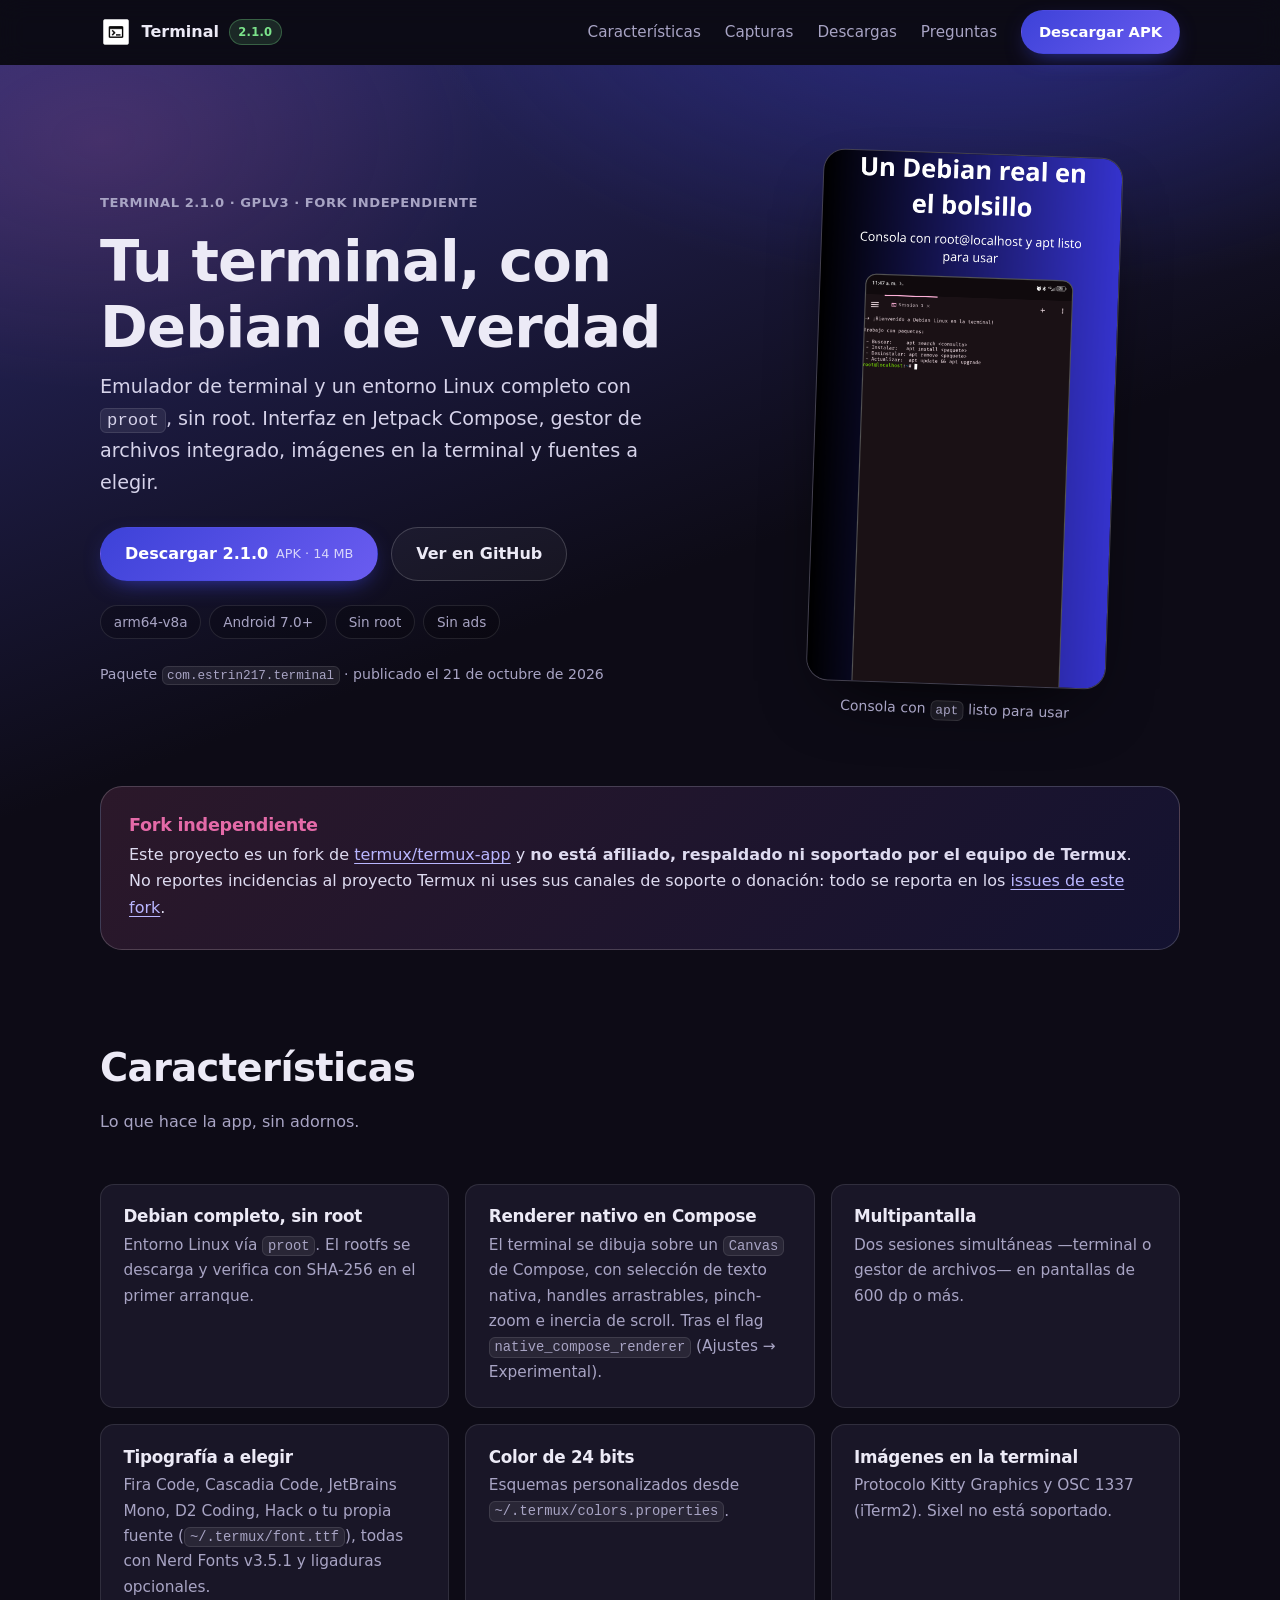
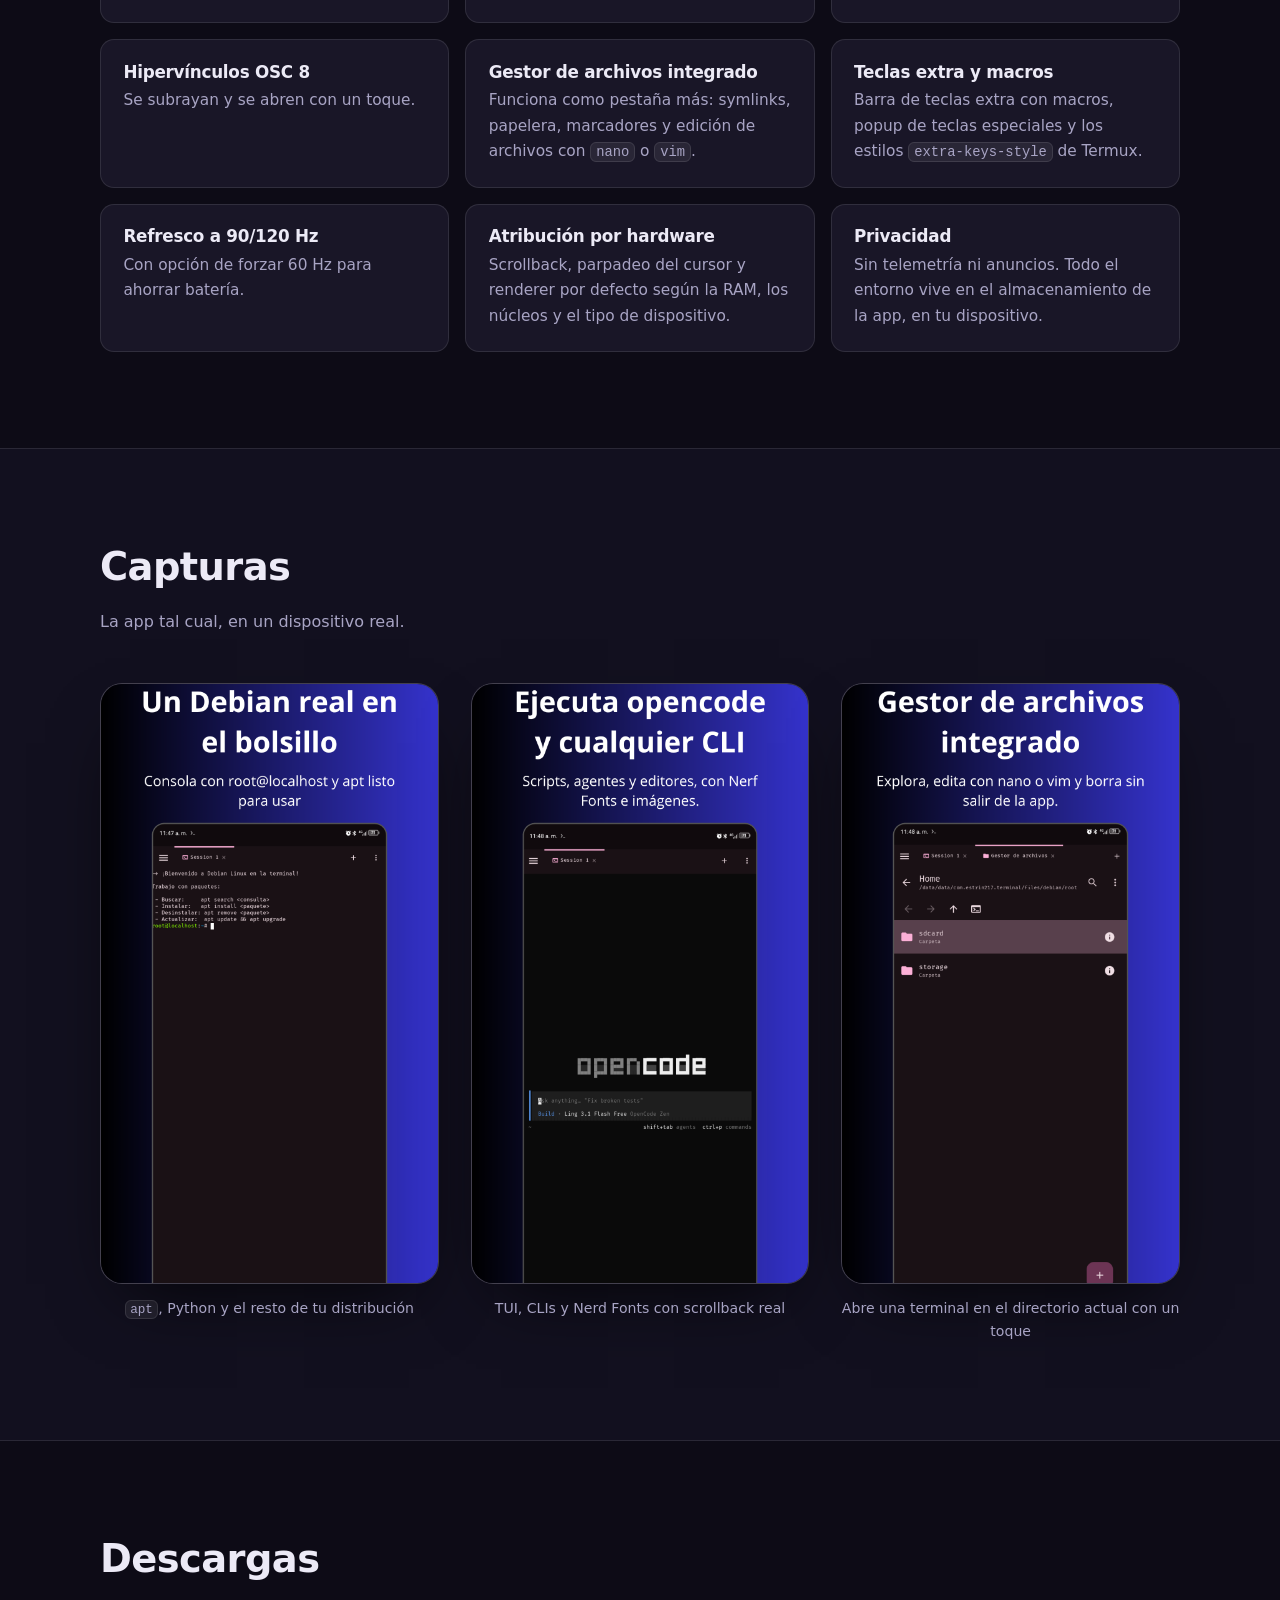
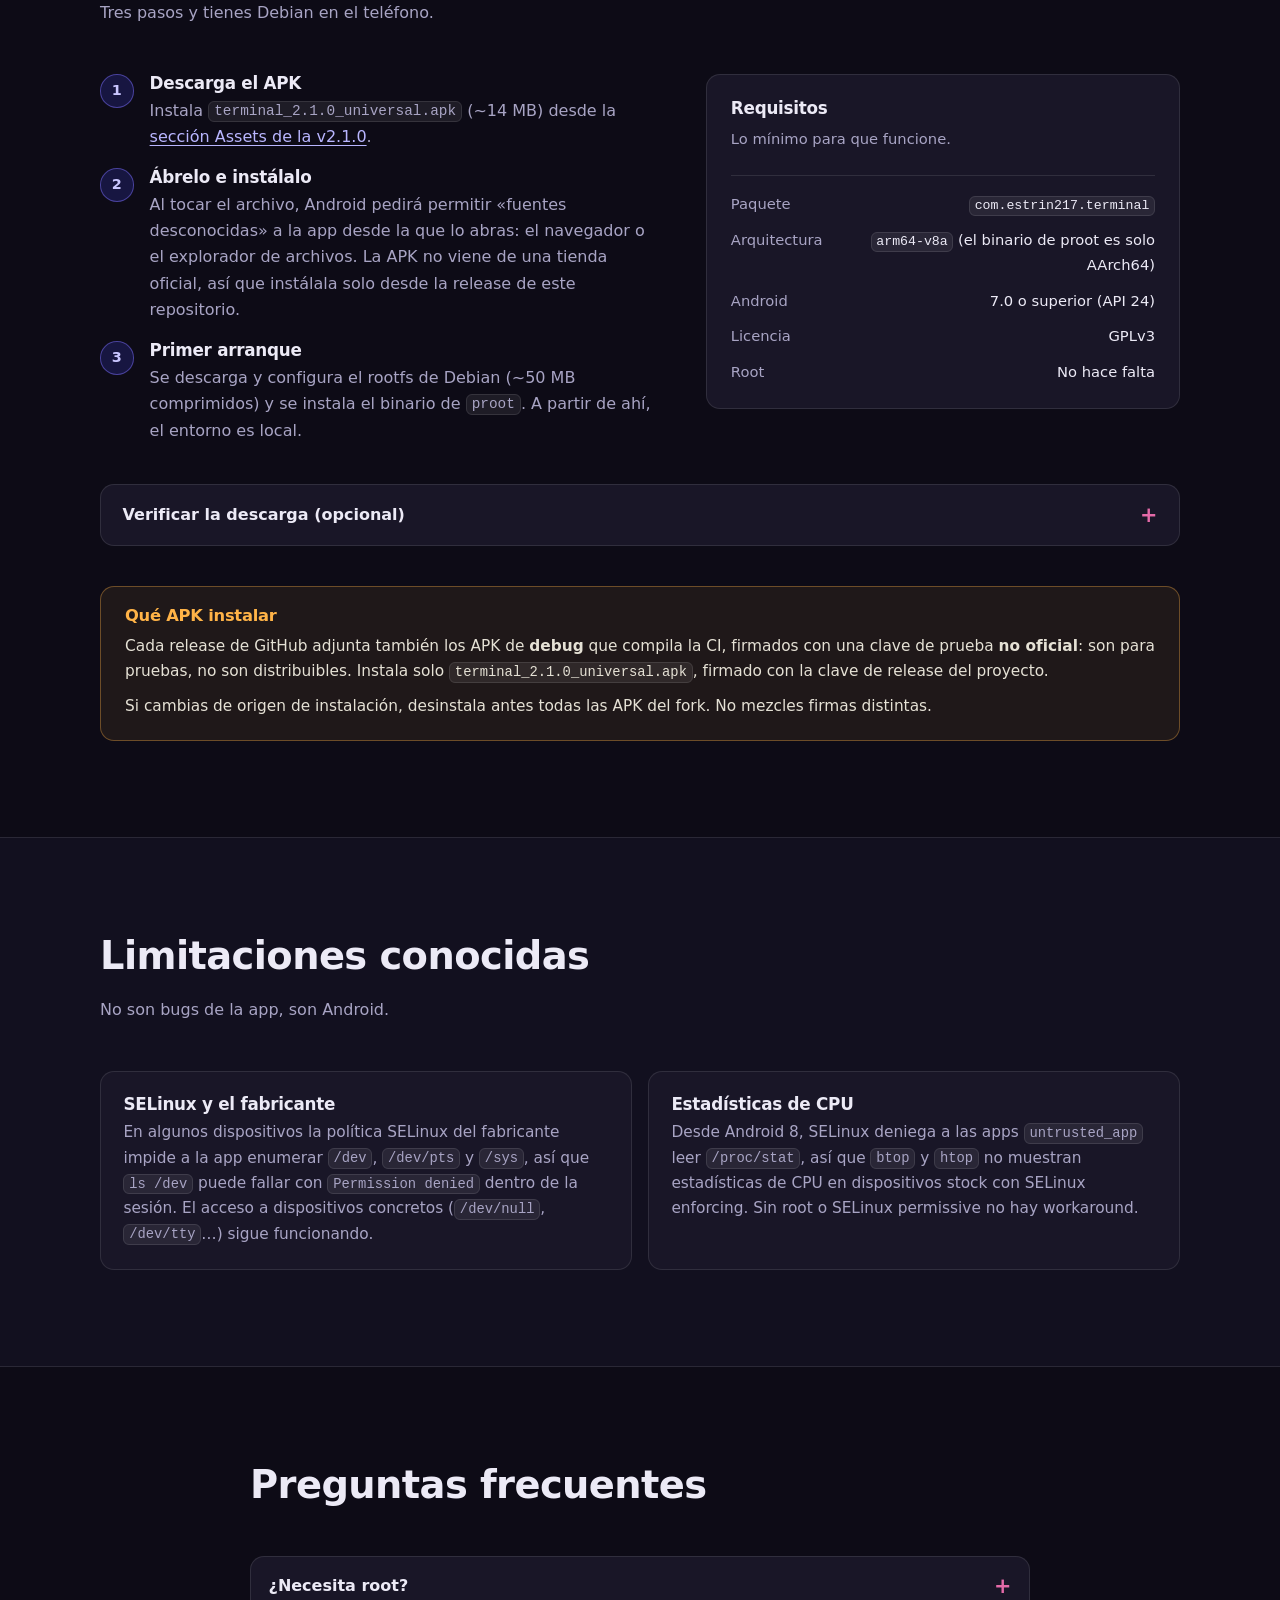
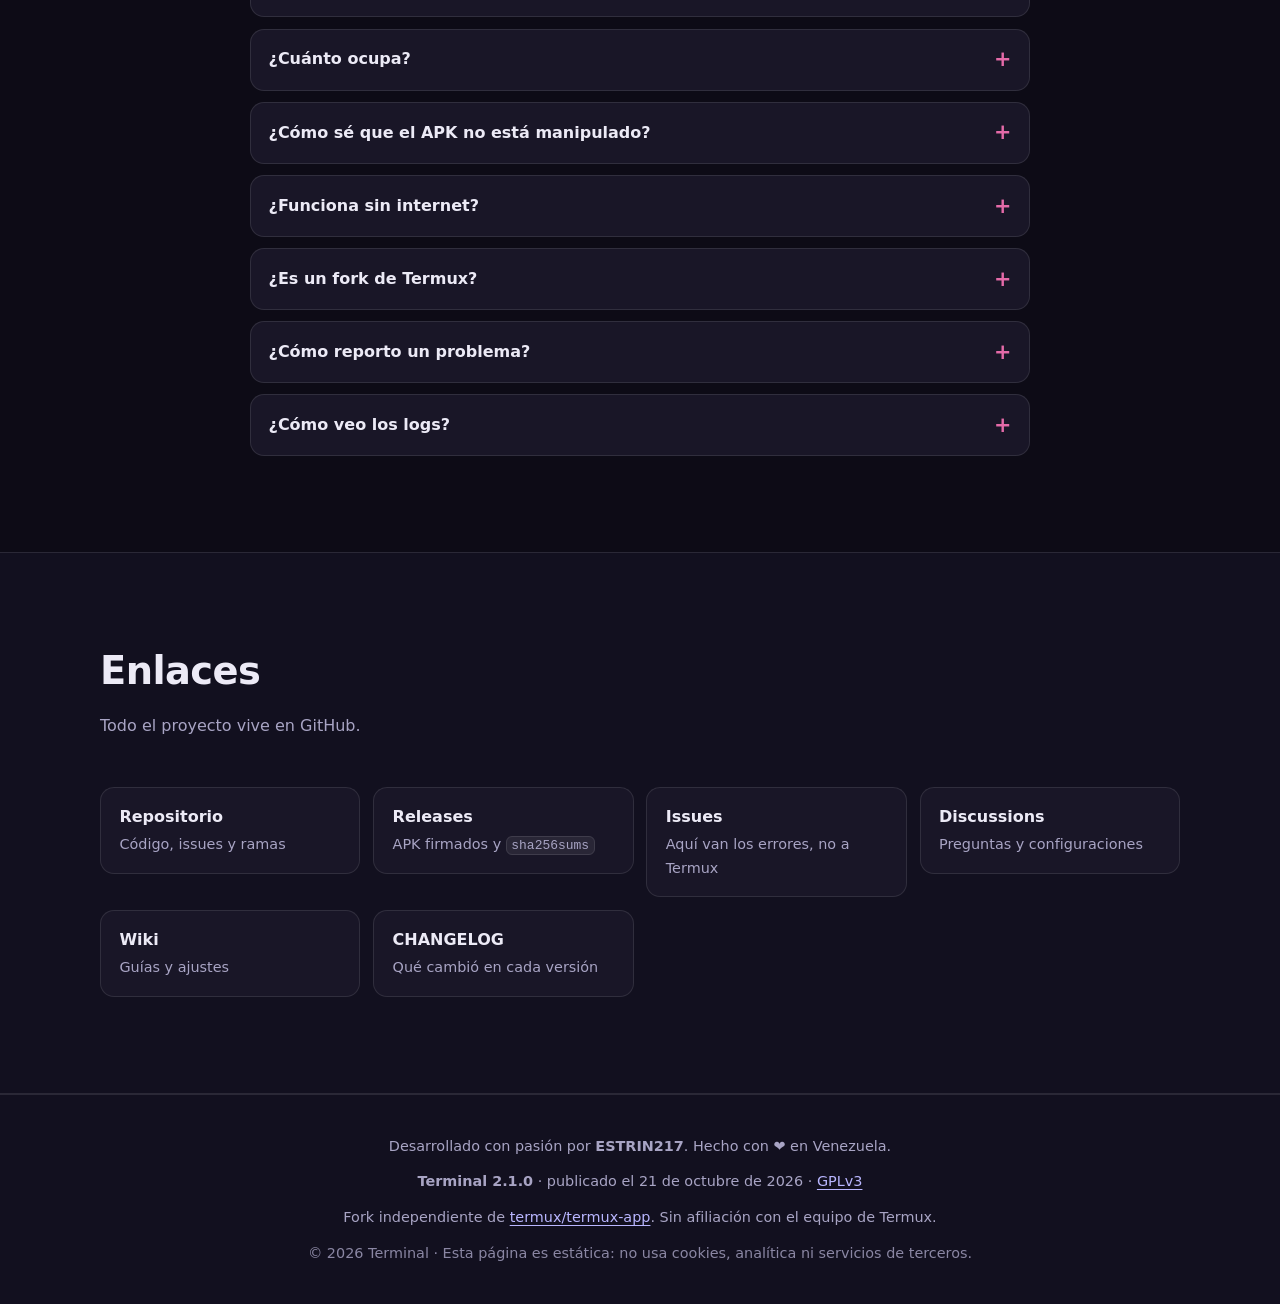
==== public/index.html @ a1d5b574 "Changed: sitio web para la 2.1.0 (update-site)" ====
<!DOCTYPE html>
<html lang="es">
<head>
    <meta charset="utf-8">
    <meta name="viewport" content="width=device-width, initial-scale=1">
    <title>Terminal 2.1.0 — Un Debian real en el bolsillo, sin root</title>
    <meta name="description" content="Terminal es una app de Android con emulador de terminal y un entorno Debian completo vía proot, sin root. UI en Jetpack Compose, gestor de archivos, fuentes e imágenes en la terminal.">
    <meta name="theme-color" content="#15122a">
    <meta name="color-scheme" content="dark">
    <link rel="icon" href="img/icon-192.png" type="image/png">
    <link rel="apple-touch-icon" href="img/icon-192.png">

    <meta property="og:type" content="website">
    <meta property="og:site_name" content="Terminal">
    <meta property="og:url" content="https://terminal-gnulinux.web.app/">
    <meta property="og:title" content="Terminal 2.1.0 — Un Debian real en el bolsillo">
    <meta property="og:description" content="Terminal + entorno Linux Debian vía proot en Android. Sin root, con interfaz Jetpack Compose.">
    <!-- Imagen social servida por el propio sitio. Si el dominio cambia, hay que
         cambiar a la vez og:url, og:image y el canonical de abajo. -->
    <meta property="og:image" content="https://terminal-gnulinux.web.app/img/banner.png">
    <meta property="og:image:alt" content="Banner de Terminal: emulador de terminal con entorno Debian completo en Android sin root">
    <meta name="twitter:card" content="summary_large_image">

    <link rel="canonical" href="https://terminal-gnulinux.web.app/">
    <link rel="stylesheet" href="styles.css">
</head>
<body>
    <a class="skip-link" href="#contenido">Saltar al contenido</a>

    <header class="site-header" id="top">
        <div class="wrap header-inner">
            <a class="brand" href="#top">
                <img class="brand-icon" src="img/icon-192.png" alt="" width="32" height="32">
                <span class="brand-name">Terminal</span>
                <span class="badge badge-version" data-site="version">2.1.0</span>
            </a>

            <button class="nav-toggle" type="button" aria-expanded="false" aria-controls="nav-principal">
                <span class="nav-toggle-bars" aria-hidden="true"></span>
                Menú
            </button>

            <nav class="site-nav" id="nav-principal" aria-label="Principal">
                <ul>
                    <li><a href="#caracteristicas">Características</a></li>
                    <li><a href="#capturas">Capturas</a></li>
                    <li><a href="#descargas">Descargas</a></li>
                    <li><a href="#faq">Preguntas</a></li>
                    <li>
                        <a class="btn btn-primary btn-sm" href="https://github.com/ESTRIN217/Terminal/releases/download/v2.1.0/terminal_2.1.0_universal.apk">
                            Descargar APK
                        </a>
                    </li>
                </ul>
            </nav>
        </div>
    </header>

    <main id="contenido">
        <section class="hero">
            <div class="wrap hero-inner">
                <div class="hero-copy">
                    <p class="eyebrow">Terminal 2.1.0 · GPLv3 · fork independiente</p>
                    <h1>Tu terminal, con Debian de verdad</h1>
                    <p class="lead">
                        Emulador de terminal y un entorno Linux completo con <code>proot</code>,
                        sin root. Interfaz en Jetpack Compose, gestor de archivos integrado,
                        imágenes en la terminal y fuentes a elegir.
                    </p>

                    <div class="cta-row">
                        <a class="btn btn-primary" href="https://github.com/ESTRIN217/Terminal/releases/download/v2.1.0/terminal_2.1.0_universal.apk">
                            Descargar 2.1.0 <span class="btn-note">APK · <span data-site="apk-size">14 MB</span></span>
                        </a>
                        <a class="btn btn-ghost" href="https://github.com/ESTRIN217/Terminal">Ver en GitHub</a>
                    </div>

                    <ul class="chips" aria-label="Requisitos resumidos">
                        <li>arm64-v8a</li>
                        <li>Android 7.0+</li>
                        <li>Sin root</li>
                        <li>Sin ads</li>
                    </ul>

                    <p class="hero-foot">
                        Paquete <code>com.estrin217.terminal</code> · publicado el <span data-site="published">21 de octubre de 2026</span>
                    </p>
                </div>

                <div class="hero-shot">
                    <figure class="phone">
                        <img src="img/captura-terminal.png" width="1080" height="1920" loading="eager" decoding="async"
                             alt="Consola de Terminal con el mensaje de bienvenida a Debian Linux, el cheat sheet de apt y el prompt root@localhost">
                        <figcaption>Consola con <code>apt</code> listo para usar</figcaption>
                    </figure>
                </div>
            </div>
        </section>

        <section class="wrap">
            <aside class="notice" aria-labelledby="aviso-titulo">
                <h2 id="aviso-titulo">Fork independiente</h2>
                <p>
                    Este proyecto es un fork de
                    <a href="https://github.com/termux/termux-app">termux/termux-app</a> y
                    <strong>no está afiliado, respaldado ni soportado por el equipo de Termux</strong>.
                    No reportes incidencias al proyecto Termux ni uses sus canales de soporte o donación:
                    todo se reporta en los
                    <a href="https://github.com/ESTRIN217/Terminal/issues">issues de este fork</a>.
                </p>
            </aside>
        </section>

        <section class="section" id="caracteristicas">
            <div class="wrap">
                <header class="section-head">
                    <h2>Características</h2>
                    <p>Lo que hace la app, sin adornos.</p>
                </header>

                <ul class="grid grid-3">
                    <li class="card">
                        <h3>Debian completo, sin root</h3>
                        <p>Entorno Linux vía <code>proot</code>. El rootfs se descarga y verifica con SHA-256 en el primer arranque.</p>
                    </li>
                    <li class="card">
                        <h3>Renderer nativo en Compose</h3>
                        <p>El terminal se dibuja sobre un <code>Canvas</code> de Compose, con selección de texto nativa, handles arrastrables, pinch-zoom e inercia de scroll. Tras el flag <code>native_compose_renderer</code> (Ajustes → Experimental).</p>
                    </li>
                    <li class="card">
                        <h3>Multipantalla</h3>
                        <p>Dos sesiones simultáneas —terminal o gestor de archivos— en pantallas de 600 dp o más.</p>
                    </li>
                    <li class="card">
                        <h3>Tipografía a elegir</h3>
                        <p>Fira Code, Cascadia Code, JetBrains Mono, D2 Coding, Hack o tu propia fuente (<code>~/.termux/font.ttf</code>), todas con Nerd Fonts v3.5.1 y ligaduras opcionales.</p>
                    </li>
                    <li class="card">
                        <h3>Color de 24 bits</h3>
                        <p>Esquemas personalizados desde <code>~/.termux/colors.properties</code>.</p>
                    </li>
                    <li class="card">
                        <h3>Imágenes en la terminal</h3>
                        <p>Protocolo Kitty Graphics y OSC 1337 (iTerm2). Sixel no está soportado.</p>
                    </li>
                    <li class="card">
                        <h3>Hipervínculos OSC 8</h3>
                        <p>Se subrayan y se abren con un toque.</p>
                    </li>
                    <li class="card">
                        <h3>Gestor de archivos integrado</h3>
                        <p>Funciona como pestaña más: symlinks, papelera, marcadores y edición de archivos con <code>nano</code> o <code>vim</code>.</p>
                    </li>
                    <li class="card">
                        <h3>Teclas extra y macros</h3>
                        <p>Barra de teclas extra con macros, popup de teclas especiales y los estilos <code>extra-keys-style</code> de Termux.</p>
                    </li>
                    <li class="card">
                        <h3>Refresco a 90/120 Hz</h3>
                        <p>Con opción de forzar 60 Hz para ahorrar batería.</p>
                    </li>
                    <li class="card">
                        <h3>Atribución por hardware</h3>
                        <p>Scrollback, parpadeo del cursor y renderer por defecto según la RAM, los núcleos y el tipo de dispositivo.</p>
                    </li>
                    <li class="card">
                        <h3>Privacidad</h3>
                        <p>Sin telemetría ni anuncios. Todo el entorno vive en el almacenamiento de la app, en tu dispositivo.</p>
                    </li>
                </ul>
            </div>
        </section>

        <section class="section section-alt" id="capturas">
            <div class="wrap">
                <header class="section-head">
                    <h2>Capturas</h2>
                    <p>La app tal cual, en un dispositivo real.</p>
                </header>

                <div class="gallery">
                    <figure class="phone">
                        <img src="img/captura-terminal.png" width="1080" height="1920" loading="lazy" decoding="async"
                             alt="Consola de Terminal con el mensaje de bienvenida a Debian Linux y el cheat sheet de apt">
                        <figcaption><code>apt</code>, Python y el resto de tu distribución</figcaption>
                    </figure>
                    <figure class="phone">
                        <img src="img/captura-cli.png" width="1080" height="1920" loading="lazy" decoding="async"
                             alt="Ejecutando opencode, un agente de IA, dentro de la terminal de Terminal">
                        <figcaption>TUI, CLIs y Nerd Fonts con scrollback real</figcaption>
                    </figure>
                    <figure class="phone">
                        <img src="img/captura-archivos.png" width="1080" height="1920" loading="lazy" decoding="async"
                             alt="Pestaña del gestor de archivos de Terminal mostrando la carpeta Home con sdcard y storage">
                        <figcaption>Abre una terminal en el directorio actual con un toque</figcaption>
                    </figure>
                </div>
            </div>
        </section>

        <section class="section" id="descargas">
            <div class="wrap">
                <header class="section-head">
                    <h2>Descargas</h2>
                    <p>Tres pasos y tienes Debian en el teléfono.</p>
                </header>

                <div class="split">
                    <ol class="steps">
                        <li>
                            <h3>Descarga el APK</h3>
                            <p>
                                Instala <code>terminal_2.1.0_universal.apk</code> (~<span data-site="apk-size">14 MB</span>) desde la
                                <a href="https://github.com/ESTRIN217/Terminal/releases/tag/v2.1.0">sección Assets de la v2.1.0</a>.
                            </p>
                        </li>
                        <li>
                            <h3>Ábrelo e instálalo</h3>
                            <p>
                                Al tocar el archivo, Android pedirá permitir «fuentes desconocidas»
                                a la app desde la que lo abras: el navegador o el explorador de
                                archivos. La APK no viene de una tienda oficial, así que instálala
                                solo desde la release de este repositorio.
                            </p>
                        </li>
                        <li>
                            <h3>Primer arranque</h3>
                            <p>Se descarga y configura el rootfs de Debian (~50 MB comprimidos) y se instala el binario de <code>proot</code>. A partir de ahí, el entorno es local.</p>
                        </li>
                    </ol>

                    <aside class="panel" aria-labelledby="requisitos-titulo">
                        <h3 id="requisitos-titulo">Requisitos</h3>
                        <p class="panel-lead">Lo mínimo para que funcione.</p>

                        <dl class="specs">
                            <div>
                                <dt>Paquete</dt>
                                <dd><code>com.estrin217.terminal</code></dd>
                            </div>
                            <div>
                                <dt>Arquitectura</dt>
                                <dd><code>arm64-v8a</code> (el binario de proot es solo AArch64)</dd>
                            </div>
                            <div>
                                <dt>Android</dt>
                                <dd>7.0 o superior (API 24)</dd>
                            </div>
                            <div>
                                <dt>Licencia</dt>
                                <dd>GPLv3</dd>
                            </div>
                            <div>
                                <dt>Root</dt>
                                <dd>No hace falta</dd>
                            </div>
                        </dl>
                    </aside>
                </div>

                <details class="verify">
                    <summary>Verificar la descarga (opcional)</summary>
                    <div class="verify-body">
                        <p>
                            Para instalar no hace falta: Android ya comprueba la firma del APK al
                            instalarlo y rechaza el archivo si alguien lo ha modificado. La suma
                            SHA-256 sirve para otra cosa más concreta — confirmar que el fichero que
                            tienes es exactamente el que publicó el proyecto. Interesa sobre todo
                            si lo has descargado de un espejo, de un foro o de Telegram.
                        </p>
                        <p class="panel-lead">Suma SHA-256 de <code>terminal_2.1.0_universal.apk</code>:</p>
                        <pre class="hash"><code id="sha-apk" data-site="sha256">1f15a173372f06ba6d37da9b0242c9d9e0e6a93c2fab7d97bd5c11c44a72123d</code></pre>
                        <button class="btn btn-ghost btn-sm" type="button" data-copy-target="sha-apk">
                            Copiar hash
                        </button>
                        <p class="hint" role="status" aria-live="polite" data-copy-status></p>
                        <p class="verify-note">
                            La lista completa está en
                            <a href="https://github.com/ESTRIN217/Terminal/releases/download/v2.1.0/terminal_2.1.0_sha256sums">terminal_2.1.0_sha256sums</a>,
                            junto a la APK en la
                            <a href="https://github.com/ESTRIN217/Terminal/releases/tag/v2.1.0">release v2.1.0</a>.
                        </p>
                    </div>
                </details>

                <aside class="warning" aria-labelledby="firma-titulo">
                    <h3 id="firma-titulo">Qué APK instalar</h3>
                    <p>
                        Cada release de GitHub adjunta también los APK de <strong>debug</strong> que
                        compila la CI, firmados con una clave de prueba <strong>no oficial</strong>:
                        son para pruebas, no son distribuibles. Instala solo
                        <code>terminal_2.1.0_universal.apk</code>, firmado con la clave de release
                        del proyecto.
                    </p>
                    <p>
                        Si cambias de origen de instalación, desinstala antes todas las APK del fork.
                        No mezcles firmas distintas.
                    </p>
                </aside>
            </div>
        </section>

        <section class="section section-alt" id="limitaciones">
            <div class="wrap">
                <header class="section-head">
                    <h2>Limitaciones conocidas</h2>
                    <p>No son bugs de la app, son Android.</p>
                </header>

                <div class="grid grid-2">
                    <article class="card">
                        <h3>SELinux y el fabricante</h3>
                        <p>
                            En algunos dispositivos la política SELinux del fabricante impide a la app
                            enumerar <code>/dev</code>, <code>/dev/pts</code> y <code>/sys</code>, así que
                            <code>ls /dev</code> puede fallar con <code>Permission denied</code> dentro de la sesión.
                            El acceso a dispositivos concretos (<code>/dev/null</code>, <code>/dev/tty</code>…)
                            sigue funcionando.
                        </p>
                    </article>
                    <article class="card">
                        <h3>Estadísticas de CPU</h3>
                        <p>
                            Desde Android 8, SELinux deniega a las apps <code>untrusted_app</code> leer
                            <code>/proc/stat</code>, así que <code>btop</code> y <code>htop</code> no muestran
                            estadísticas de CPU en dispositivos stock con SELinux enforcing. Sin root o
                            SELinux permissive no hay workaround.
                        </p>
                    </article>
                </div>
            </div>
        </section>

        <section class="section" id="faq">
            <div class="wrap wrap-narrow">
                <header class="section-head">
                    <h2>Preguntas frecuentes</h2>
                </header>

                <div class="faq">
                    <details>
                        <summary>¿Necesita root?</summary>
                        <p>No. Todo el entorno corre con <code>proot</code>, que emula las llamadas al kernel sin privilégios. Instalas una APK normal, como cualquier otra app.</p>
                    </details>
                    <details>
                        <summary>¿Cuánto ocupa?</summary>
                        <p>El APK ronda los <span data-site="apk-size">14 MB</span>. El rootfs de Debian son unos ~50 MB comprimidos y se descarga la primera vez que abres la app.</p>
                    </details>
                    <details>
                        <summary>¿Cómo sé que el APK no está manipulado?</summary>
                        <p>Android comprueba la firma del APK al instalarlo y rechaza el archivo si alguien lo ha modificado, así que no tienes que hacer nada. Si aun así quieres confirmar que el fichero que descargaste es byte a byte el que publicó el proyecto, hay una comprobación opcional con SHA-256 en <a href="#descargas">Descargas</a>.</p>
                    </details>
                    <details>
                        <summary>¿Funciona sin internet?</summary>
                        <p>Sí, después del primer arranque: el entorno es local. Lo que sí necesita conexión es <code>apt</code> para instalar o actualizar paquetes.</p>
                    </details>
                    <details>
                        <summary>¿Es un fork de Termux?</summary>
                        <p>Sí, de <a href="https://github.com/termux/termux-app">termux/termux-app</a>, bajo GPLv3, pero es un proyecto independiente: este fork no está afiliado al equipo de Termux. Las librerías del emulador provienen de <a href="https://github.com/jackpal/Android-Terminal-Emulator">jackpal/Android-Terminal-Emulator</a> (Apache 2.0).</p>
                    </details>
                    <details>
                        <summary>¿Cómo reporto un problema?</summary>
                        <p>Abre un <a href="https://github.com/ESTRIN217/Terminal/issues">issue</a> en este repositorio. Desde la app puedes generar un informe automático en <strong>More → Report Issue</strong>. Publica el texto completo: los issues con capturas parciales en lugar de texto se cierran.</p>
                    </details>
                    <details>
                        <summary>¿Cómo veo los logs?</summary>
                        <p>En <strong>Ajustes → Terminal → Debugging → Log Level</strong> puedes pasar de <code>Normal</code> a <code>Debug</code> o <code>Verbose</code>. Vuelve a <code>Normal</code> cuando termines. También sirve <code>logcat -d</code> desde la propia terminal.</p>
                    </details>
                </div>
            </div>
        </section>

        <section class="section section-alt" id="enlaces">
            <div class="wrap">
                <header class="section-head">
                    <h2>Enlaces</h2>
                    <p>Todo el proyecto vive en GitHub.</p>
                </header>

                <ul class="links">
                    <li>
                        <a href="https://github.com/ESTRIN217/Terminal">
                            <span class="links-title">Repositorio</span>
                            <span class="links-desc">Código, issues y ramas</span>
                        </a>
                    </li>
                    <li>
                        <a href="https://github.com/ESTRIN217/Terminal/releases">
                            <span class="links-title">Releases</span>
                            <span class="links-desc">APK firmados y <code>sha256sums</code></span>
                        </a>
                    </li>
                    <li>
                        <a href="https://github.com/ESTRIN217/Terminal/issues">
                            <span class="links-title">Issues</span>
                            <span class="links-desc">Aquí van los errores, no a Termux</span>
                        </a>
                    </li>
                    <li>
                        <a href="https://github.com/ESTRIN217/Terminal/discussions">
                            <span class="links-title">Discussions</span>
                            <span class="links-desc">Preguntas y configuraciones</span>
                        </a>
                    </li>
                    <li>
                        <a href="https://terminal-gnulinux-docs.web.app/">
                            <span class="links-title">Wiki</span>
                            <span class="links-desc">Guías y ajustes</span>
                        </a>
                    </li>
                    <li>
                        <a href="https://github.com/ESTRIN217/Terminal/blob/master/CHANGELOG.md">
                            <span class="links-title">CHANGELOG</span>
                            <span class="links-desc">Qué cambió en cada versión</span>
                        </a>
                    </li>
                </ul>
            </div>
        </section>
    </main>

    <footer class="footer">
        <div class="wrap footer__inner">
          <p>Desarrollado con pasión por <strong>ESTRIN217</strong>. Hecho con ❤️ en Venezuela.</p>
            <p>
                <strong>Terminal 2.1.0</strong> · publicado el <span data-site="published">21 de octubre de 2026</span> ·
                <a href="https://www.gnu.org/licenses/gpl-3.0.html">GPLv3</a>
            </p>
            <p class="muted">
                Fork independiente de
                <a href="https://github.com/termux/termux-app">termux/termux-app</a>.
                Sin afiliación con el equipo de Termux.
            </p>
          <p class="footer__legal">© 2026 Terminal · Esta página es estática: no usa cookies, analítica ni servicios de terceros.</p>
        </div>
    </footer>

    <script type="application/ld+json">
    {
        "@context": "https://schema.org",
        "@type": "SoftwareApplication",
        "name": "Terminal",
        "applicationCategory": "DeveloperApplication",
        "operatingSystem": "Android 7.0 o superior (arm64-v8a)",
        "applicationSubCategory": "Terminal",
        "description": "Emulador de terminal para Android con un entorno Debian completo vía proot, sin root.",
        "softwareVersion": "2.1.0",
        "license": "https://www.gnu.org/licenses/gpl-3.0.html",
        "downloadUrl": "https://github.com/ESTRIN217/Terminal/releases/download/v2.1.0/terminal_2.1.0_universal.apk",
        "codeRepository": "https://github.com/ESTRIN217/Terminal"
    }
    </script>
    <script src="main.js" defer></script>
</body>
</html>
---- public/styles.css ----
/* Terminal landing page.
   Static, no dependencies and no build step. Palette lifted from the app banner. */

/* ---------- Tokens ---------- */

:root {
    --bg: #0d0b16;
    --bg-alt: #12101f;
    --surface: #191627;
    --border: rgba(255, 255, 255, 0.1);
    --border-strong: rgba(255, 255, 255, 0.18);
    --text: #eceaf6;
    --muted: #a8a4c4;
    --brand-a: #2b2a6b;
    --brand-b: #3d42d8;
    --accent: #e46aa8;
    --green: #7ce38b;
    --warn: #ffb347;
    --radius: 14px;
    --radius-lg: 22px;
    --wrap: 1120px;
    --mono: ui-monospace, "Fira Code", "JetBrains Mono", "SFMono-Regular", Menlo, Consolas, monospace;
    --sans: system-ui, -apple-system, "Segoe UI", Roboto, Helvetica, Arial, sans-serif;
}

/* ---------- Reset ---------- */

*,
*::before,
*::after {
    box-sizing: border-box;
}

html {
    -webkit-text-size-adjust: 100%;
    scroll-behavior: smooth;
    scroll-padding-top: 5.5rem;
}

body {
    margin: 0;
    background: var(--bg);
    color: var(--text);
    font-family: var(--sans);
    font-size: 1rem;
    line-height: 1.65;
    -webkit-font-smoothing: antialiased;
}

img {
    max-width: 100%;
    height: auto;
    display: block;
}

a {
    color: #b9b6ff;
    text-decoration-thickness: 1px;
    text-underline-offset: 3px;
}

a:hover {
    color: #d6d4ff;
}

code {
    font-family: var(--mono);
    font-size: 0.9em;
    background: rgba(255, 255, 255, 0.07);
    border: 1px solid var(--border);
    border-radius: 6px;
    padding: 0.1em 0.35em;
    overflow-wrap: anywhere;
}

h1,
h2,
h3 {
    line-height: 1.15;
    margin: 0 0 0.5em;
    letter-spacing: -0.015em;
}

p {
    margin: 0 0 1em;
}

ul {
    margin: 0;
    padding: 0;
    list-style: none;
}

:focus-visible {
    outline: 2px solid var(--accent);
    outline-offset: 3px;
    border-radius: 4px;
}

.skip-link {
    position: absolute;
    left: -9999px;
    top: 0;
    z-index: 100;
    background: var(--accent);
    color: #14060f;
    font-weight: 700;
    padding: 0.75rem 1.25rem;
    border-radius: 0 0 var(--radius) 0;
}

.skip-link:focus {
    left: 0;
}

/* ---------- Layout ---------- */

.wrap { width: 100%; max-width: var(--wrap); margin: 0 auto; padding: 0 20px; }

.wrap-narrow {
    max-width: 820px;
}

.section {
    padding-block: clamp(3.5rem, 8vw, 6rem);
}

.section-alt {
    background: var(--bg-alt);
    border-block: 1px solid var(--border);
}

.section-head {
    max-width: 60ch;
    margin-bottom: clamp(2rem, 4vw, 3rem);
}

.section-head h2 {
    font-size: clamp(1.7rem, 3.4vw, 2.4rem);
}

.section-head p {
    color: var(--muted);
    margin: 0;
}

/* ---------- Botones ---------- */

.btn {
    display: inline-flex;
    align-items: center;
    gap: 0.5rem;
    border: 1px solid transparent;
    border-radius: 999px;
    padding: 0.8rem 1.5rem;
    font: inherit;
    font-weight: 650;
    text-decoration: none;
    cursor: pointer;
    transition: transform 0.15s ease, box-shadow 0.15s ease, background-color 0.15s ease;
}

.btn:hover {
    transform: translateY(-1px);
}

.btn-primary {
    background: linear-gradient(135deg, var(--brand-b), #6a5cf0);
    color: #fff;
    box-shadow: 0 8px 24px -10px rgba(61, 66, 216, 0.9);
}

.btn-primary:hover {
    color: #fff;
    background: linear-gradient(135deg, #4b50e6, #7a6df5);
}

.btn-ghost {
    background: rgba(255, 255, 255, 0.04);
    border-color: var(--border-strong);
    color: var(--text);
}

.btn-ghost:hover {
    background: rgba(255, 255, 255, 0.09);
    color: var(--text);
}

.btn-sm {
    padding: 0.55rem 1.05rem;
    font-size: 0.92rem;
}

.btn-note {
    font-weight: 500;
    font-size: 0.8em;
    opacity: 0.75;
}

/* ---------- Cabecera ---------- */

.site-header {
    position: sticky;
    top: 0;
    z-index: 50;
    background: rgba(13, 11, 22, 0.82);
    backdrop-filter: blur(12px);
    border-bottom: 1px solid transparent;
    transition: border-color 0.2s ease, background-color 0.2s ease;
}

.site-header.is-stuck {
    border-bottom-color: var(--border);
    background: rgba(13, 11, 22, 0.95);
}

.header-inner {
    display: flex;
    align-items: center;
    justify-content: space-between;
    gap: 1rem;
    min-height: 64px;
}

.brand {
    display: inline-flex;
    align-items: center;
    gap: 0.6rem;
    text-decoration: none;
    color: var(--text);
    font-weight: 700;
}

.brand-icon {
    border-radius: 9px;
}

.badge {
    font-size: 0.72rem;
    font-weight: 600;
    letter-spacing: 0.02em;
    border-radius: 999px;
    padding: 0.15rem 0.55rem;
}

.badge-version {
    background: rgba(124, 227, 139, 0.14);
    color: var(--green);
    border: 1px solid rgba(124, 227, 139, 0.3);
}

.nav-toggle {
    display: none;
    align-items: center;
    gap: 0.5rem;
    background: rgba(255, 255, 255, 0.05);
    border: 1px solid var(--border-strong);
    color: var(--text);
    border-radius: 999px;
    padding: 0.5rem 0.95rem;
    font: inherit;
    font-size: 0.9rem;
    cursor: pointer;
}

.nav-toggle-bars {
    width: 16px;
    height: 2px;
    background: currentColor;
    position: relative;
    border-radius: 2px;
}

.nav-toggle-bars::before,
.nav-toggle-bars::after {
    content: "";
    position: absolute;
    left: 0;
    width: 16px;
    height: 2px;
    background: currentColor;
    border-radius: 2px;
}

.nav-toggle-bars::before {
    top: -5px;
}

.nav-toggle-bars::after {
    top: 5px;
}

.site-nav ul {
    display: flex;
    align-items: center;
    gap: 1.5rem;
}

.site-nav a:not(.btn) {
    color: var(--muted);
    text-decoration: none;
    font-size: 0.95rem;
}

.site-nav a:not(.btn):hover {
    color: var(--text);
}

/* ---------- Hero ---------- */

.hero {
    position: relative;
    overflow: hidden;
    padding-block: clamp(3rem, 7vw, 5.5rem) clamp(3.5rem, 8vw, 6rem);
    background:
        radial-gradient(60rem 32rem at 78% -10%, rgba(61, 66, 216, 0.4), transparent 60%),
        radial-gradient(40rem 26rem at 8% 10%, rgba(228, 106, 168, 0.16), transparent 60%),
        linear-gradient(160deg, var(--brand-a) 0%, var(--bg) 62%);
}

.hero-inner {
    display: grid;
    grid-template-columns: minmax(0, 1.15fr) minmax(0, 0.85fr);
    gap: clamp(2rem, 5vw, 4rem);
    align-items: center;
}

.eyebrow {
    display: inline-block;
    font-size: 0.82rem;
    font-weight: 600;
    letter-spacing: 0.04em;
    text-transform: uppercase;
    color: var(--muted);
    margin-bottom: 1rem;
}

.hero h1 {
    font-size: clamp(2.2rem, 6vw, 3.6rem);
    margin-bottom: 0.6rem;
}

.lead {
    font-size: clamp(1.05rem, 1.6vw, 1.2rem);
    color: #d6d3ea;
    max-width: 56ch;
}

.cta-row {
    display: flex;
    flex-wrap: wrap;
    gap: 0.8rem;
    margin-block: 1.75rem 1.5rem;
}

.chips {
    display: flex;
    flex-wrap: wrap;
    gap: 0.5rem;
}

.chips li {
    font-size: 0.85rem;
    color: var(--muted);
    border: 1px solid var(--border);
    border-radius: 999px;
    padding: 0.3rem 0.8rem;
    background: rgba(0, 0, 0, 0.2);
}

.hero-foot {
    margin-top: 1.5rem;
    font-size: 0.88rem;
    color: var(--muted);
    margin-bottom: 0;
}

/* ---------- Phone mockups ---------- */

.phone {
    margin: 0;
}

.phone img {
    width: 100%;
    border-radius: var(--radius-lg);
    border: 1px solid var(--border-strong);
    box-shadow: 0 30px 70px -30px rgba(0, 0, 0, 0.9);
    background: #191627;
}

.phone figcaption {
    margin-top: 0.85rem;
    font-size: 0.88rem;
    color: var(--muted);
    text-align: center;
}

.hero-shot {
    max-width: 300px;
    margin-inline: auto;
    transform: rotate(2deg);
}

/* ---------- Fork notice ---------- */

.notice {
    margin-top: clamp(-2rem, -3vw, -1rem);
    position: relative;
    background: linear-gradient(135deg, rgba(228, 106, 168, 0.14), rgba(61, 66, 216, 0.14));
    border: 1px solid var(--border-strong);
    border-radius: var(--radius-lg);
    padding: clamp(1.25rem, 3vw, 1.75rem);
}

.notice h2 {
    font-size: 1.1rem;
    color: var(--accent);
    margin-bottom: 0.4rem;
}

.notice p {
    margin: 0;
    color: #dedbf0;
}

/* ---------- Grids and cards ---------- */

.grid {
    display: grid;
    gap: 1rem;
}

.grid-2 {
    grid-template-columns: repeat(auto-fit, minmax(280px, 1fr));
}

.grid-3 {
    grid-template-columns: repeat(auto-fit, minmax(280px, 1fr));
}

.card {
    background: var(--surface);
    border: 1px solid var(--border);
    border-radius: var(--radius);
    padding: 1.4rem;
    transition: border-color 0.18s ease, transform 0.18s ease;
}

.card:hover {
    border-color: var(--border-strong);
    transform: translateY(-2px);
}

.card h3 {
    font-size: 1.05rem;
    margin-bottom: 0.4rem;
}

.card p {
    margin: 0;
    color: var(--muted);
    font-size: 0.96rem;
}

/* ---------- Capturas ---------- */

.gallery {
    display: grid;
    grid-template-columns: repeat(auto-fit, minmax(250px, 1fr));
    gap: clamp(1rem, 3vw, 2rem);
    justify-items: center;
}

/* ---------- Download section ---------- */

.split {
    display: grid;
    grid-template-columns: minmax(0, 1fr) minmax(0, 0.85fr);
    gap: clamp(1.5rem, 4vw, 3rem);
    align-items: start;
}

.steps {
    counter-reset: step;
    display: grid;
    gap: 1.1rem;
    list-style: none;
    padding: 0;
    margin: 0;
}

.steps li {
    position: relative;
    padding-left: 3.1rem;
    counter-increment: step;
}

.steps li::before {
    content: counter(step);
    position: absolute;
    left: 0;
    top: 0;
    width: 2.1rem;
    height: 2.1rem;
    display: grid;
    place-items: center;
    border-radius: 50%;
    background: rgba(61, 66, 216, 0.22);
    border: 1px solid rgba(122, 109, 245, 0.5);
    color: #c9c6ff;
    font-weight: 700;
    font-size: 0.9rem;
}

.steps h3 {
    font-size: 1.05rem;
    margin-bottom: 0.25rem;
}

.steps p {
    margin: 0;
    color: var(--muted);
}

.panel {
    background: var(--surface);
    border: 1px solid var(--border);
    border-radius: var(--radius);
    padding: 1.5rem;
}

.panel h3 {
    font-size: 1.05rem;
}

.panel-lead {
    color: var(--muted);
    font-size: 0.92rem;
    margin-bottom: 0.6rem;
}

.hash {
    background: #0a0812;
    border: 1px solid var(--border);
    border-radius: 10px;
    padding: 0.85rem 1rem;
    /* The hash must stay fully visible: wrap it instead of scrolling. */
    white-space: normal;
    overflow-wrap: anywhere;
    margin: 0 0 0.9rem;
}

.hash code {
    background: none;
    border: 0;
    padding: 0;
    font-size: 0.82rem;
    color: var(--green);
    white-space: normal;
    overflow-wrap: anywhere;
    word-break: break-all;
    line-height: 1.5;
}

.hint {
    min-height: 1.4em;
    font-size: 0.85rem;
    color: var(--green);
    margin: 0.5rem 0 0;
}

.specs {
    margin: 1.5rem 0 0;
    border-top: 1px solid var(--border);
    padding-top: 1rem;
    display: grid;
    gap: 0.7rem;
}

.specs > div {
    display: flex;
    justify-content: space-between;
    gap: 1rem;
    font-size: 0.92rem;
}

.specs dt {
    color: var(--muted);
}

.specs dd {
    margin: 0;
    text-align: right;
}

.warning {
    margin-top: clamp(1.5rem, 4vw, 2.5rem);
    border: 1px solid rgba(255, 179, 71, 0.35);
    background: rgba(255, 179, 71, 0.08);
    border-radius: var(--radius);
    padding: 1.25rem 1.5rem;
}

.warning h3 {
    font-size: 1.02rem;
    color: var(--warn);
}

.warning p {
    margin-bottom: 0.6rem;
    color: #e5e1d5;
    font-size: 0.96rem;
}

.warning p:last-child {
    margin-bottom: 0;
}

/* ---------- FAQ ---------- */

.faq {
    display: grid;
    gap: 0.7rem;
}

.faq details,
.verify {
    background: var(--surface);
    border: 1px solid var(--border);
    border-radius: var(--radius);
    padding: 0.2rem 1.1rem;
}

.verify {
    padding: 0.2rem 1.35rem;
    margin-top: clamp(1.5rem, 4vw, 2.5rem);
}

.faq details[open],
.verify[open] {
    border-color: var(--border-strong);
}

.faq summary,
.verify summary {
    cursor: pointer;
    font-weight: 600;
    padding: 0.85rem 0;
    list-style: none;
    display: flex;
    justify-content: space-between;
    gap: 1rem;
    align-items: center;
}

.faq summary::-webkit-details-marker,
.verify summary::-webkit-details-marker {
    display: none;
}

.faq summary::after,
.verify summary::after {
    content: "+";
    color: var(--accent);
    font-size: 1.3rem;
    line-height: 1;
    transition: transform 0.2s ease;
}

.faq details[open] summary::after,
.verify[open] summary::after {
    content: "−";
}

.faq p {
    margin: 0 0 1rem;
    color: var(--muted);
    font-size: 0.96rem;
}

.verify-body {
    padding-bottom: 1.25rem;
}

.verify-body p {
    color: var(--muted);
    font-size: 0.96rem;
}

.verify-note {
    margin: 1rem 0 0;
    font-size: 0.9rem;
}

/* ---------- Enlaces ---------- */

.links {
    display: grid;
    grid-template-columns: repeat(auto-fit, minmax(250px, 1fr));
    gap: 0.8rem;
}

.links a {
    display: block;
    background: var(--surface);
    border: 1px solid var(--border);
    border-radius: var(--radius);
    padding: 1rem 1.15rem;
    text-decoration: none;
    color: var(--text);
    transition: border-color 0.18s ease, background-color 0.18s ease;
}

.links a:hover {
    border-color: rgba(122, 109, 245, 0.6);
    background: rgba(61, 66, 216, 0.12);
}

.links-title {
    display: block;
    font-weight: 650;
    margin-bottom: 0.15rem;
}

.links-desc {
    display: block;
    font-size: 0.9rem;
    color: var(--muted);
}

/* ---------- Pie ---------- */

.footer {
  padding: 40px 0;
  border-top: 1px solid var(--border);
  background: var(--bg-alt);
}

.footer__inner { display: grid; gap: 12px; justify-items: center; text-align: center; }
.footer__inner p { margin: 0; color: var(--muted); font-size: .9rem; }
.footer__legal { font-size: .82rem; opacity: .8; }

.muted {
    color: var(--muted);
}

/* ---------- Responsive ---------- */

@media (max-width: 900px) {
    .hero-inner,
    .split {
        grid-template-columns: minmax(0, 1fr);
    }

    .hero-shot {
        max-width: 260px;
        transform: none;
    }

    .nav-toggle {
        display: inline-flex;
    }

    .site-nav {
        display: none;
        width: 100%;
        padding-bottom: 1rem;
    }

    .site-nav.is-open {
        display: block;
    }

    .site-nav ul {
        flex-direction: column;
        align-items: stretch;
        gap: 0.15rem;
    }

    .site-nav li {
        border-top: 1px solid var(--border);
    }

    .site-nav a:not(.btn) {
        display: block;
        padding: 0.8rem 0.1rem;
    }

    .site-nav .btn {
        margin-top: 0.7rem;
    }

    .header-inner {
        flex-wrap: wrap;
        padding-block: 0.75rem;
    }

    .specs > div {
        flex-direction: column;
        gap: 0.15rem;
    }

    .specs dd {
        text-align: left;
    }
}

@media (max-width: 480px) {
    .chips li {
        font-size: 0.8rem;
    }

    .gallery {
        grid-template-columns: minmax(0, 1fr);
    }
}

/* ---------- Accesibilidad ---------- */

@media (prefers-reduced-motion: reduce) {
    html {
        scroll-behavior: auto;
    }

    *,
    *::before,
    *::after {
        animation-duration: 0.01ms !important;
        animation-iteration-count: 1 !important;
        transition-duration: 0.01ms !important;
    }
}

@media (prefers-contrast: more) {
    :root {
        --muted: #cdc9e4;
        --border: rgba(255, 255, 255, 0.3);
        --border-strong: rgba(255, 255, 255, 0.55);
    }
}
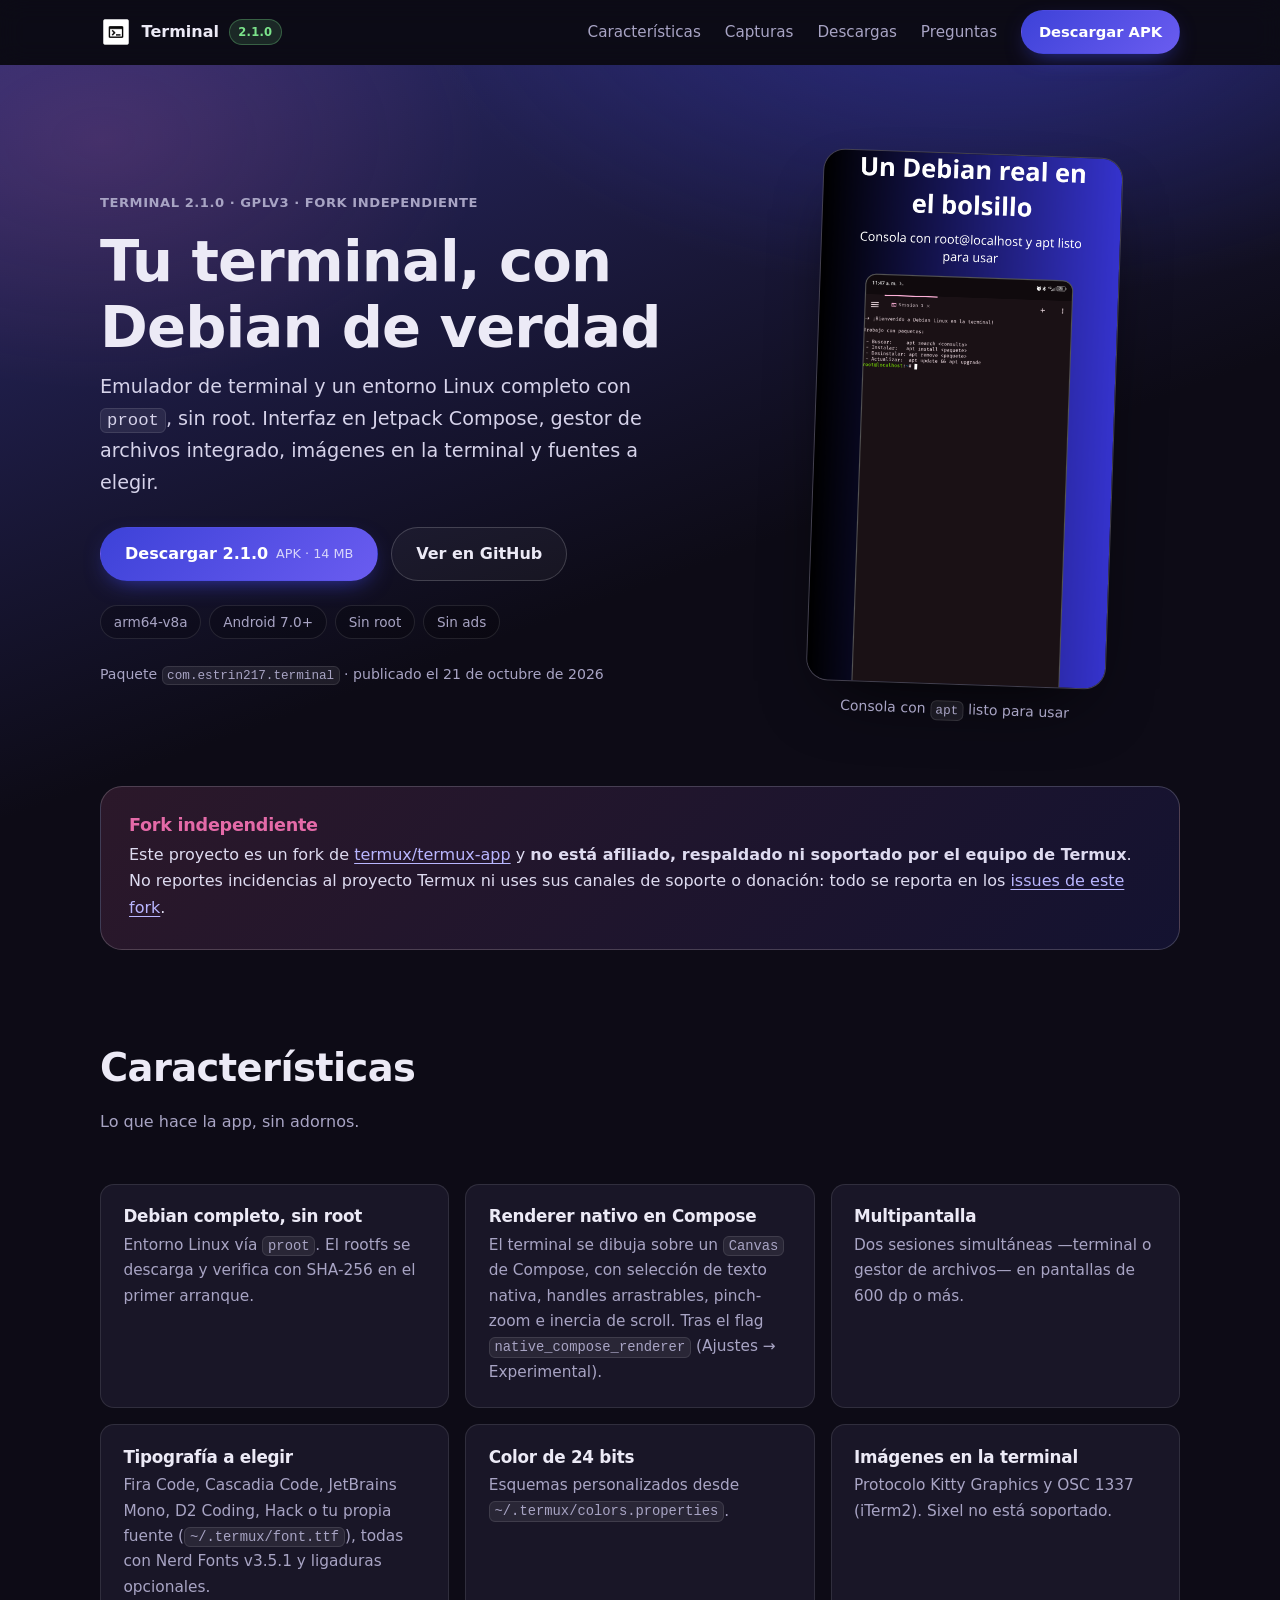
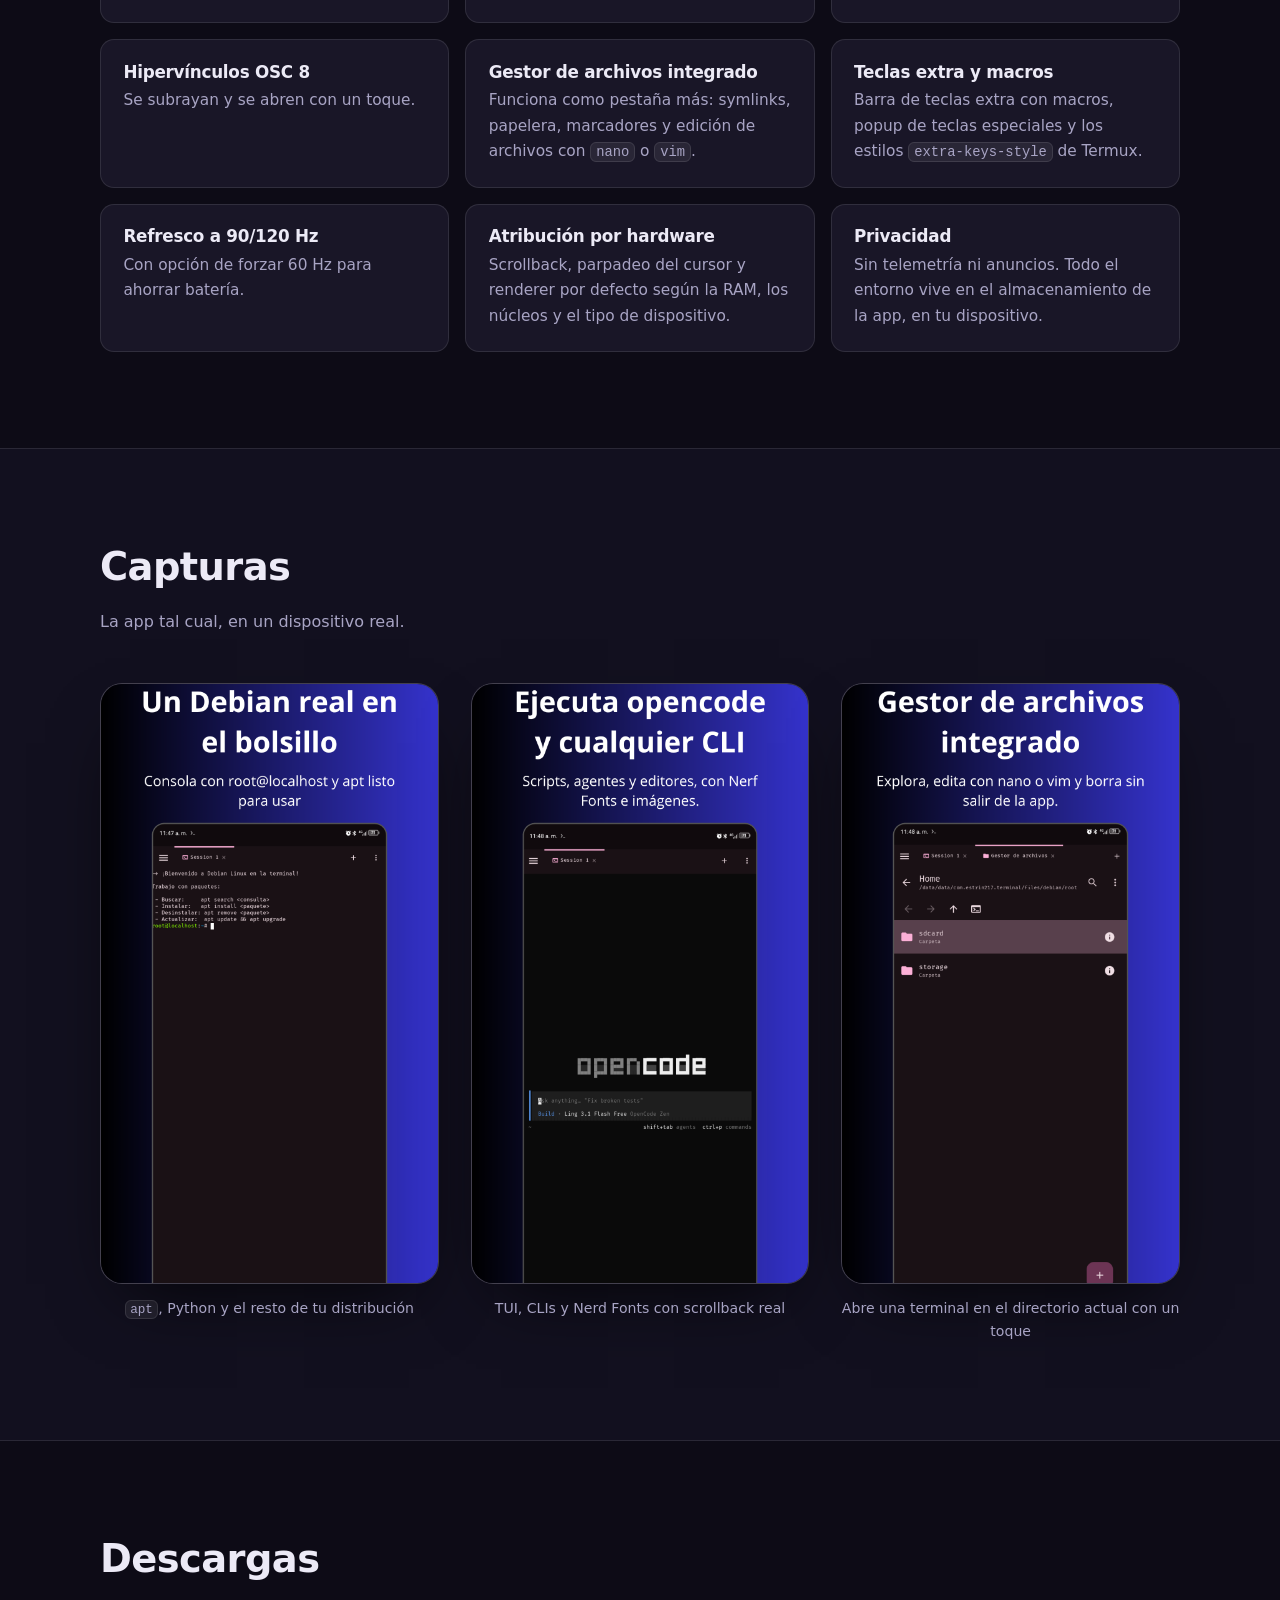
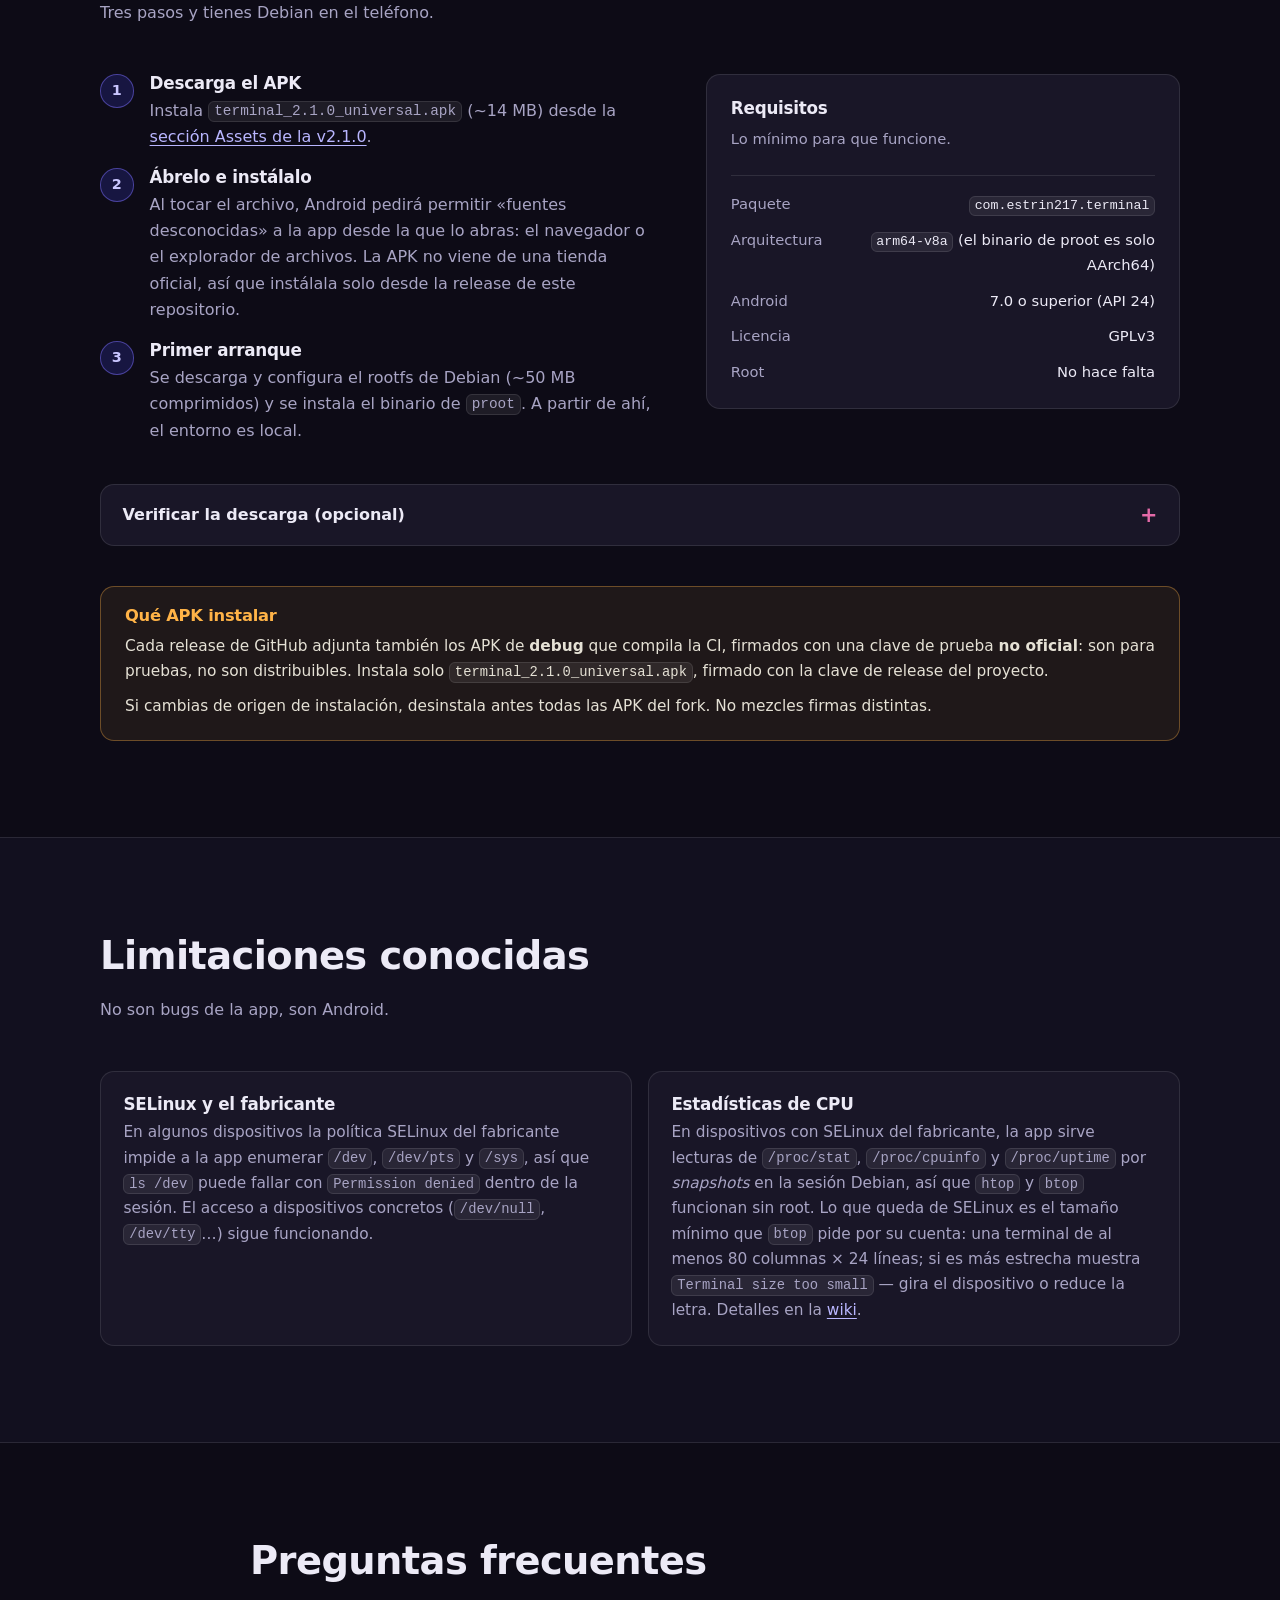
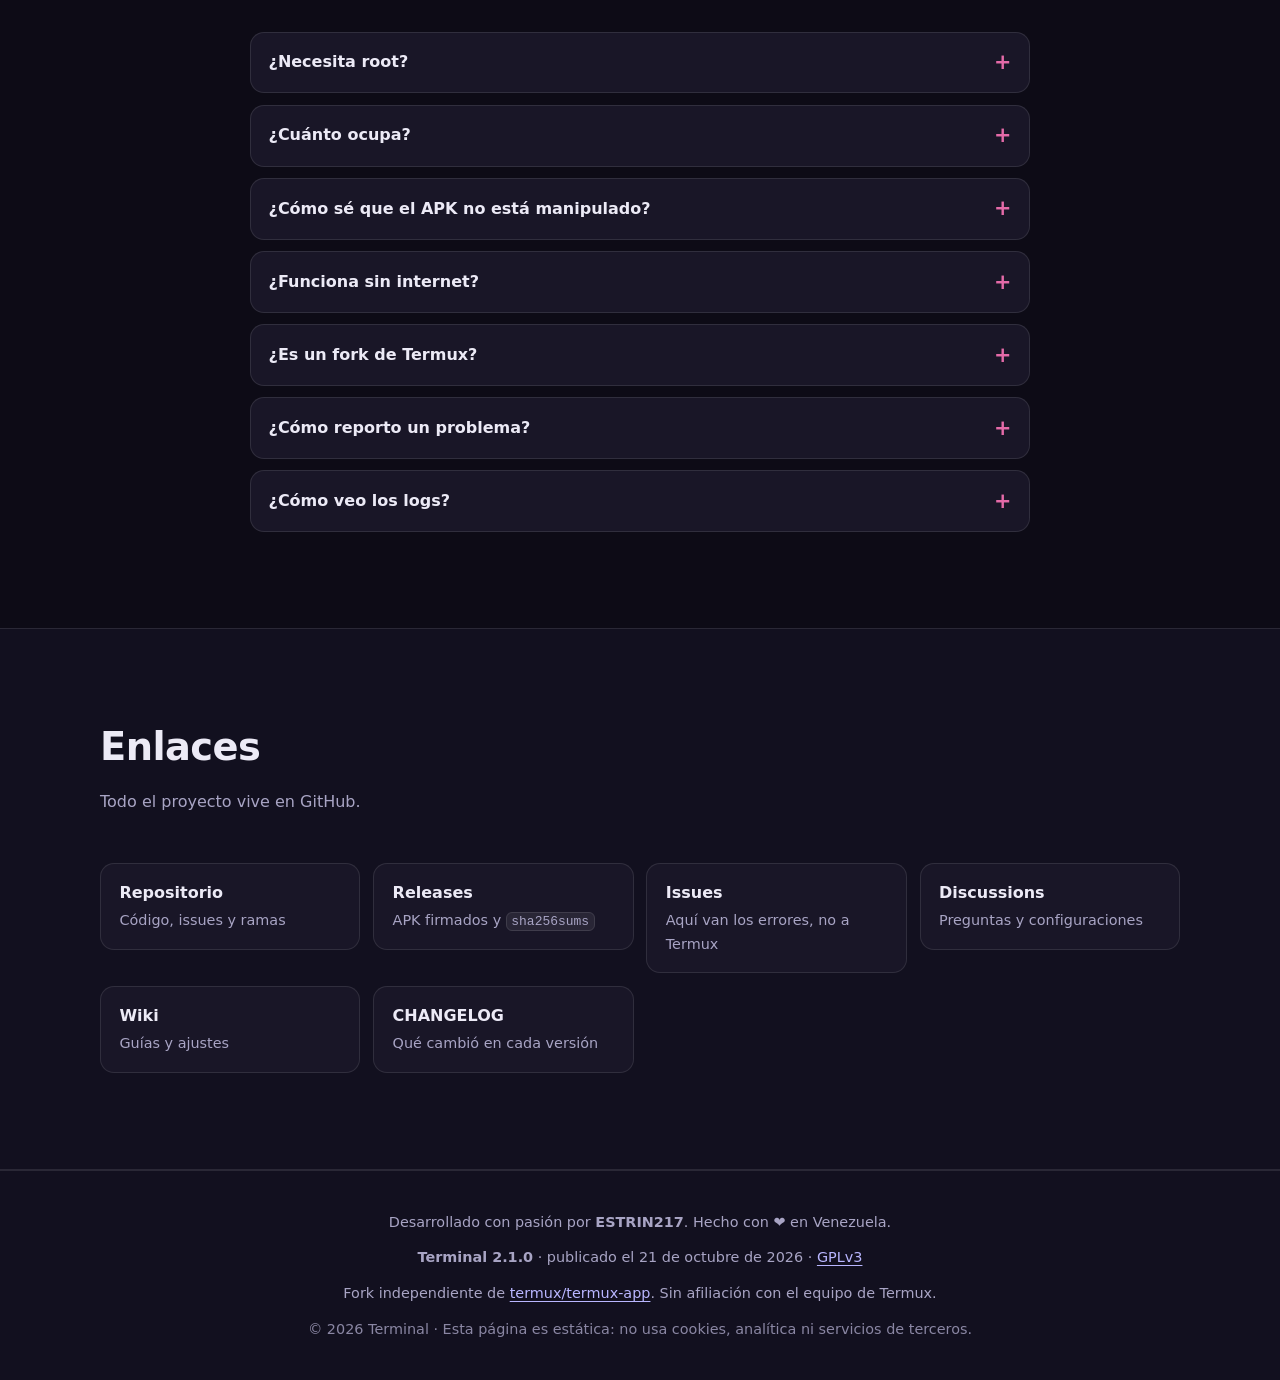
==== commit 8249c7a4: "Changed: 3.0.0 release prep (changelog specs 013-019 + Enmienda A, wiki/sitio/README sync, versionCo" ====
--- a/public/index.html
+++ b/public/index.html
@@ -321,10 +321,15 @@
                     <article class="card">
                         <h3>Estadísticas de CPU</h3>
                         <p>
-                            Desde Android 8, SELinux deniega a las apps <code>untrusted_app</code> leer
-                            <code>/proc/stat</code>, así que <code>btop</code> y <code>htop</code> no muestran
-                            estadísticas de CPU en dispositivos stock con SELinux enforcing. Sin root o
-                            SELinux permissive no hay workaround.
+                            En dispositivos con SELinux del fabricante, la app sirve lecturas
+                            de <code>/proc/stat</code>, <code>/proc/cpuinfo</code> y
+                            <code>/proc/uptime</code> por <em>snapshots</em> en la sesión Debian,
+                            así que <code>htop</code> y <code>btop</code> funcionan sin root.
+                            Lo que queda de SELinux es el tamaño mínimo que <code>btop</code> pide
+                            por su cuenta: una terminal de al menos 80 columnas × 24 líneas; si
+                            es más estrecha muestra <code>Terminal size too small</code> — gira el
+                            dispositivo o reduce la letra. Detalles en la
+                            <a href="https://terminal-gnulinux-docs.web.app/limitaciones.html">wiki</a>.
                         </p>
                     </article>
                 </div>
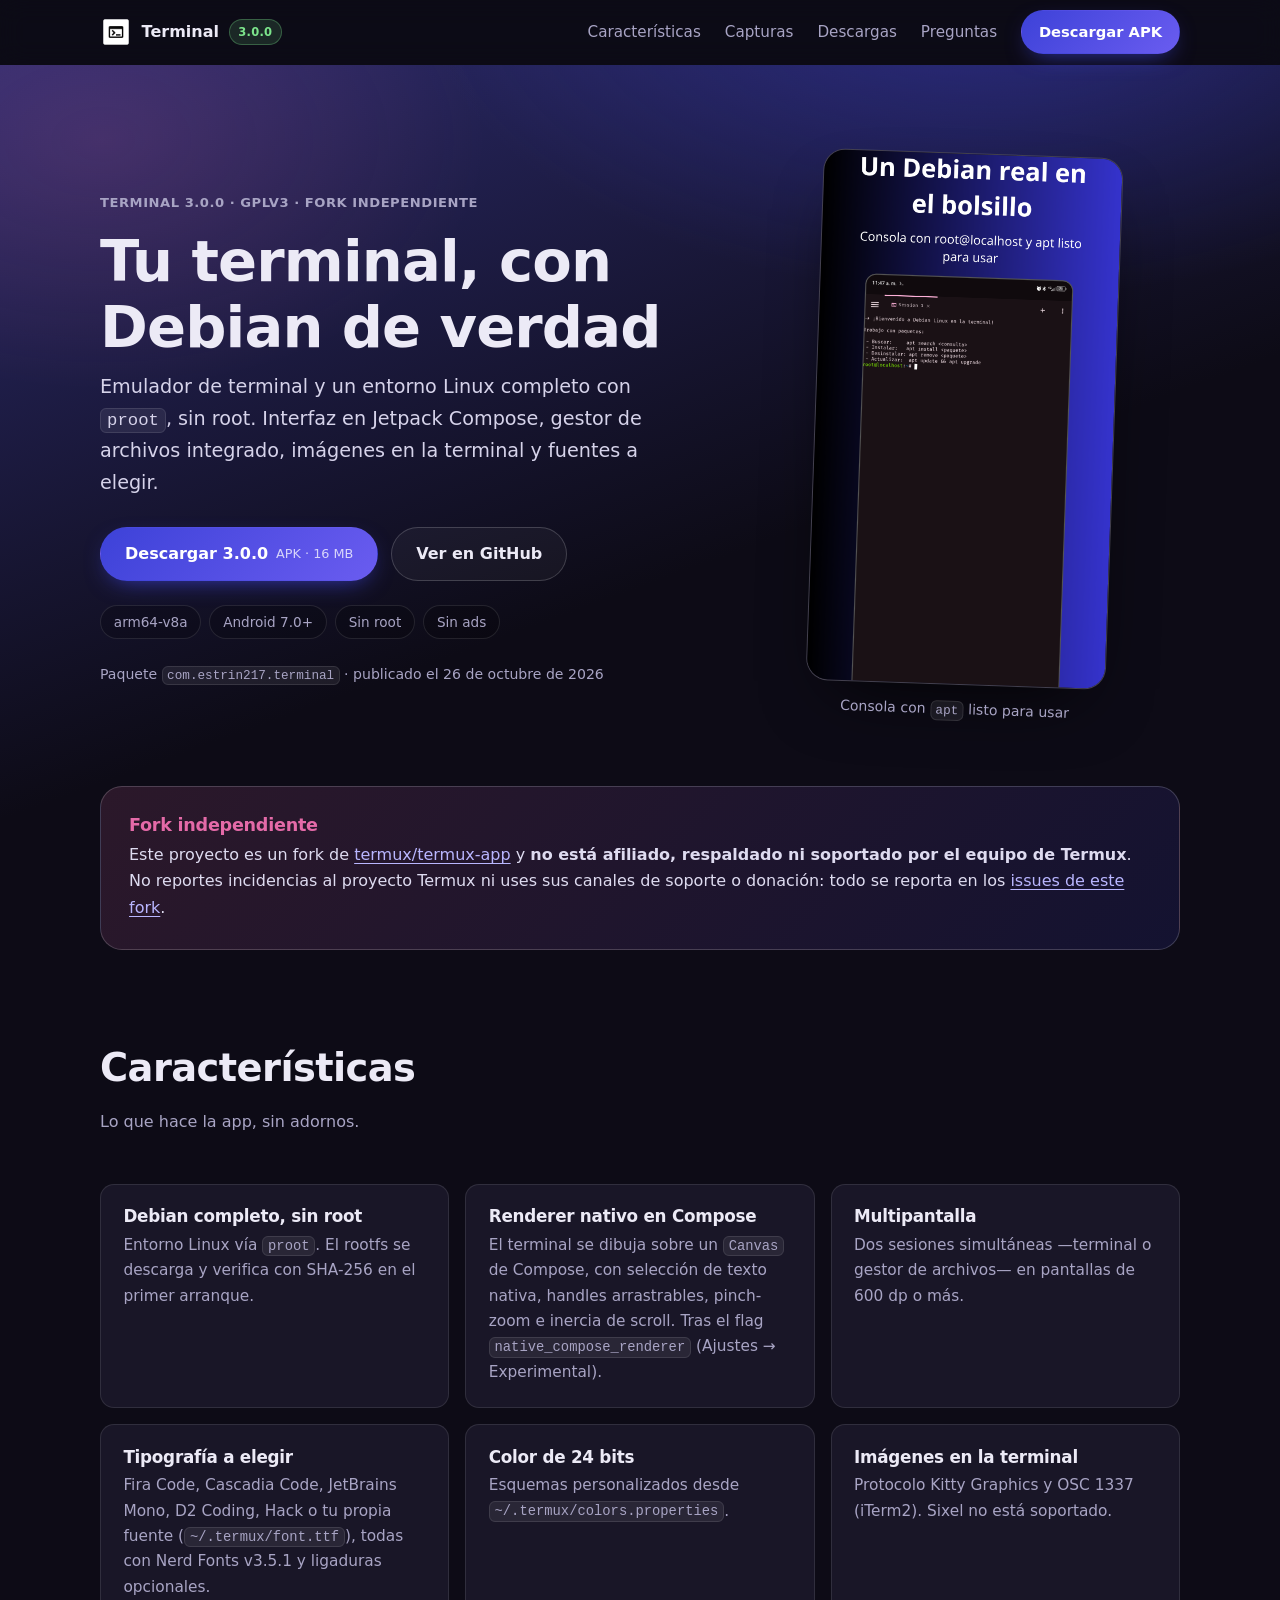
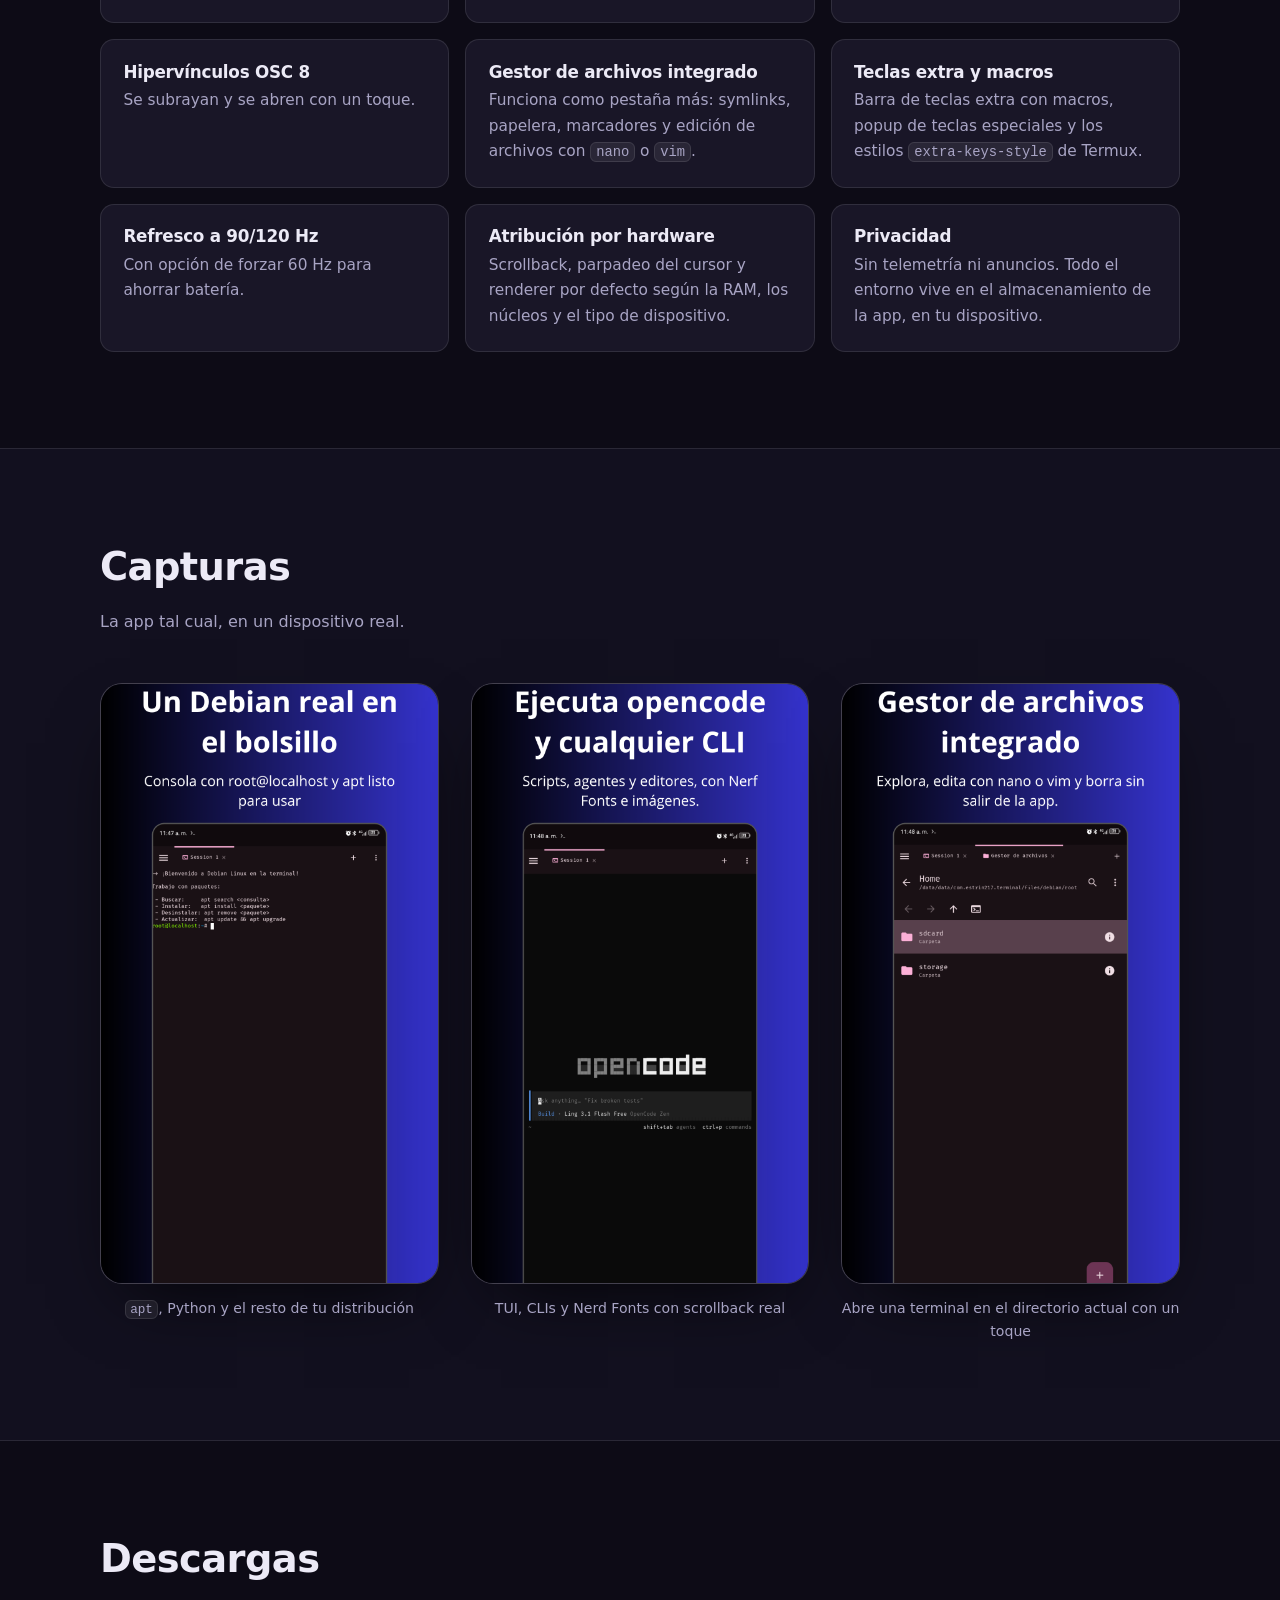
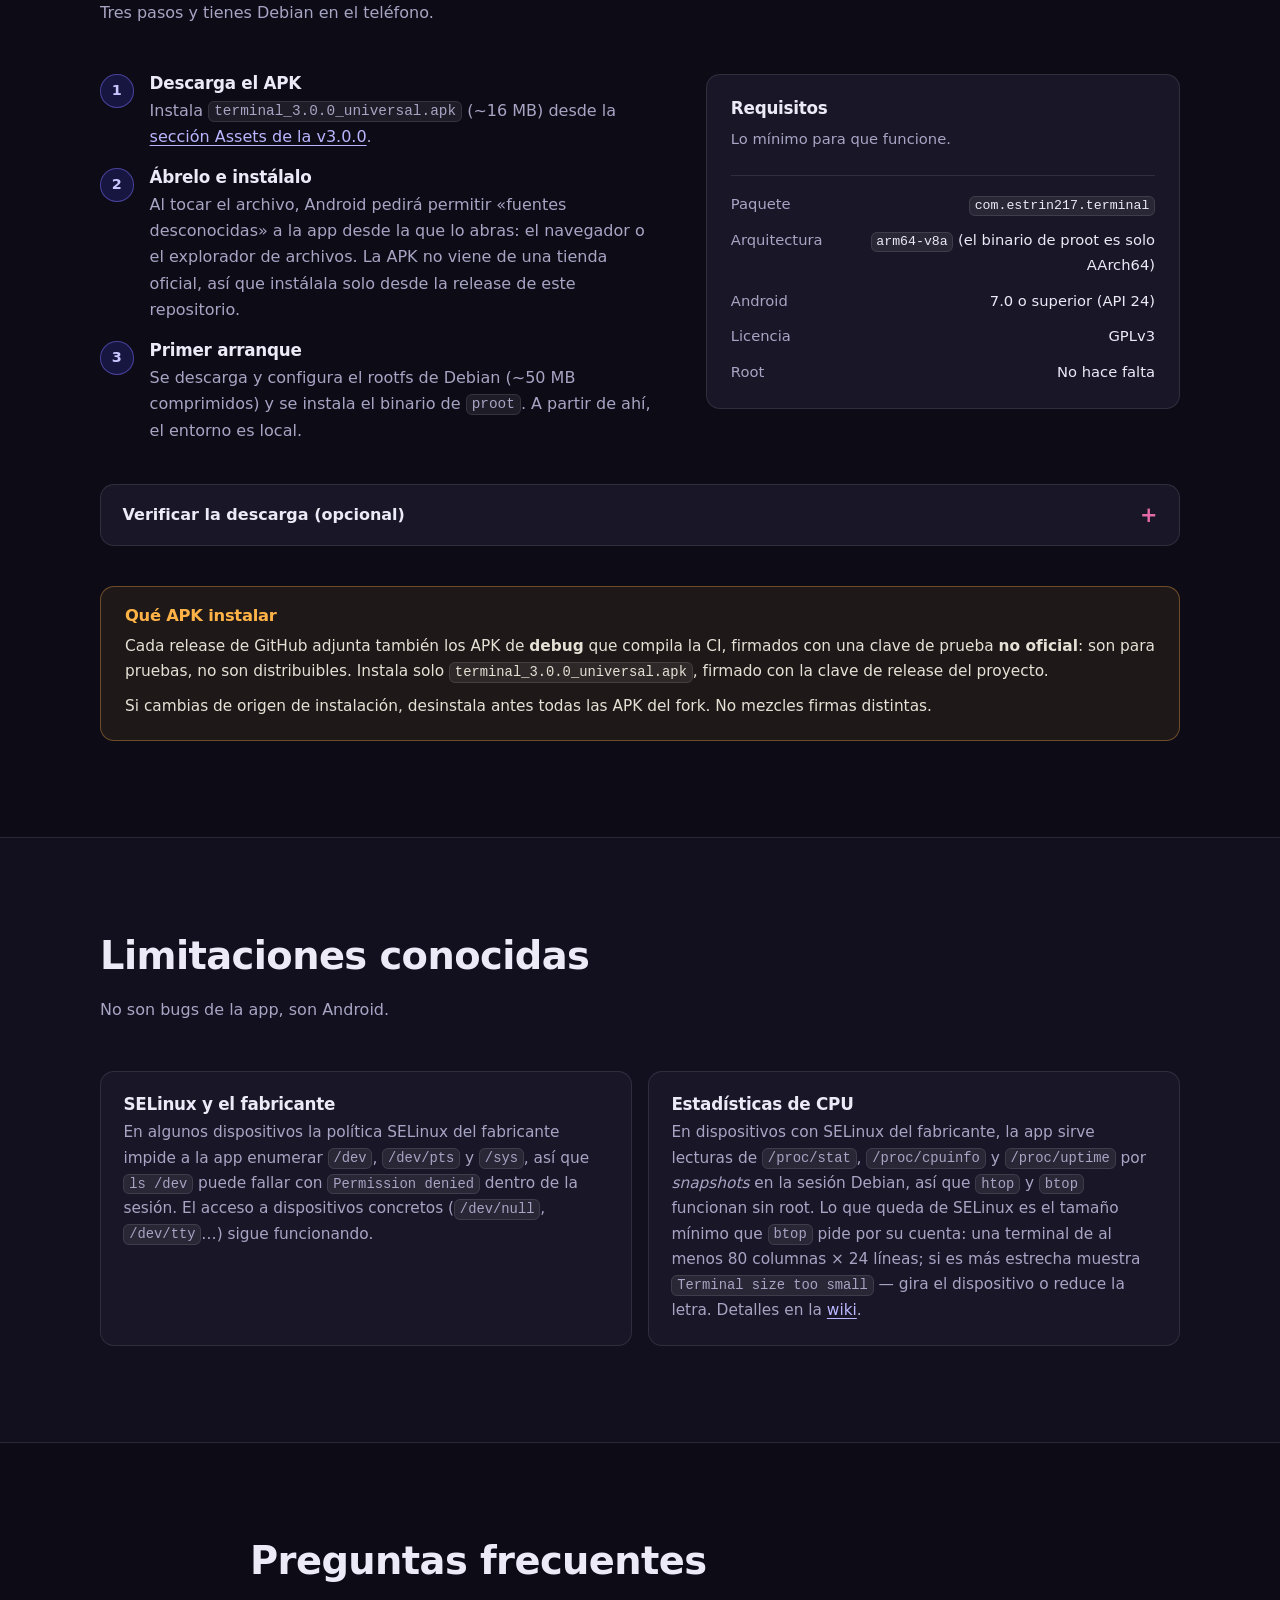
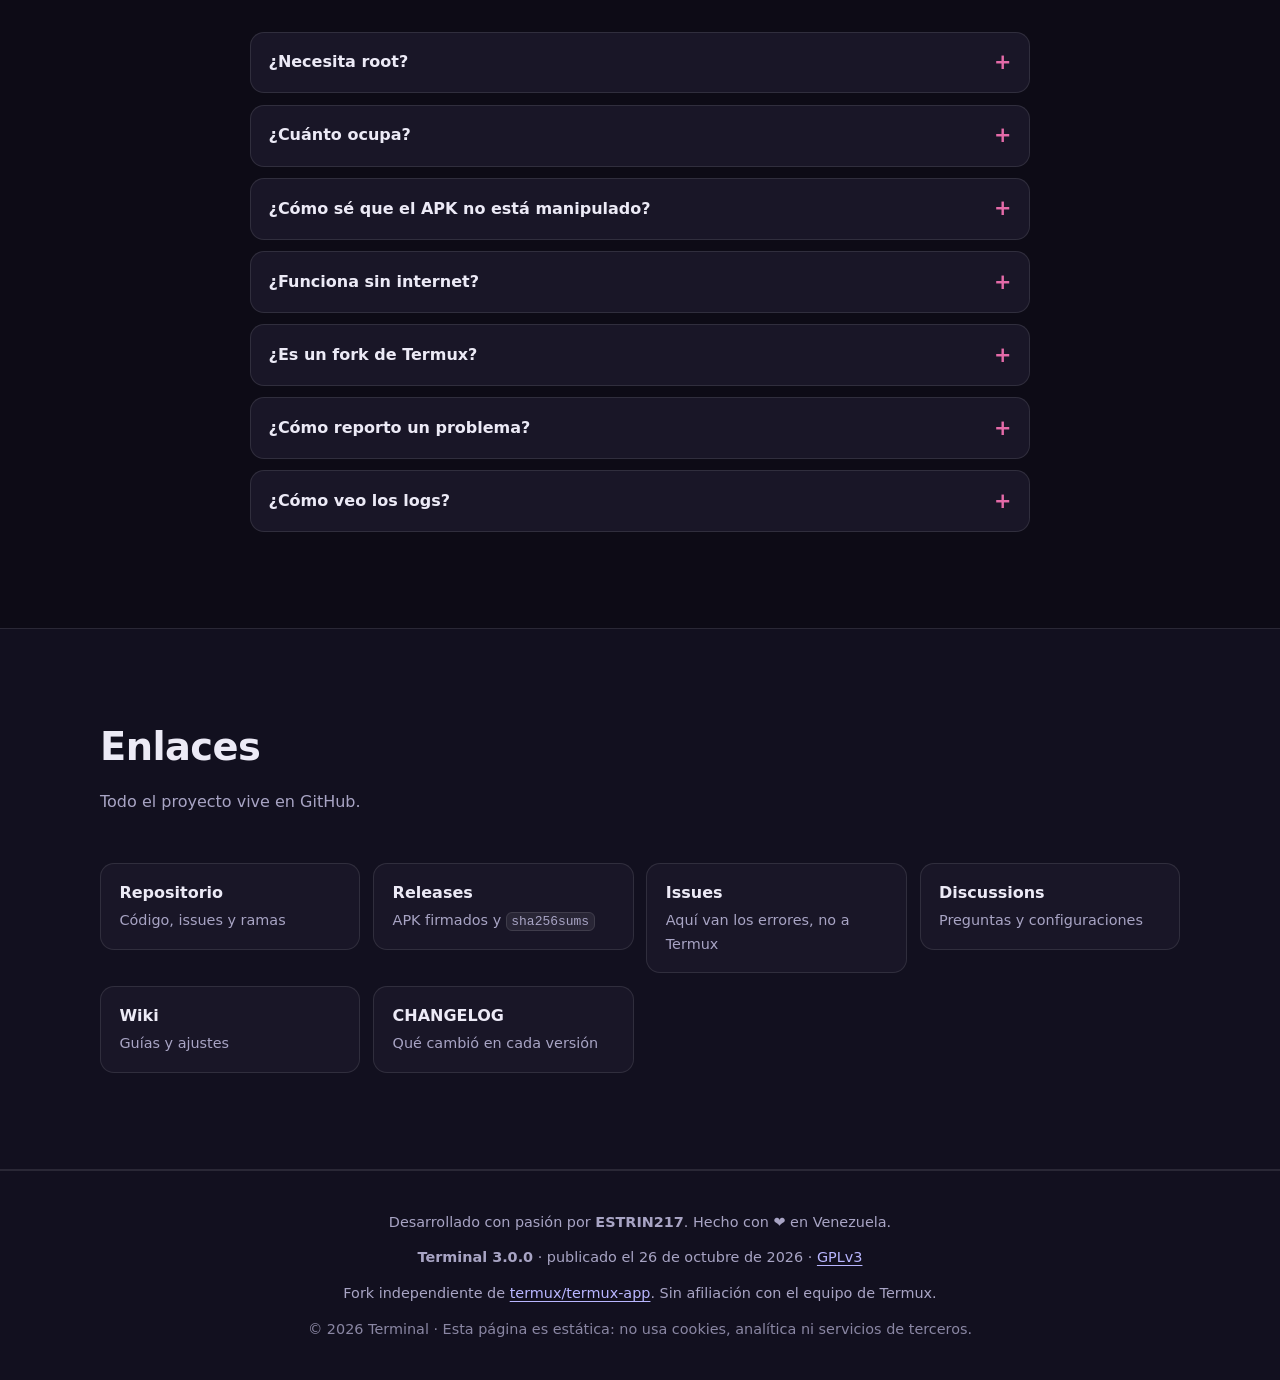
==== commit 74333562: "Chore: site data refreshed for 3.0.0 (update-site.py)" ====
--- a/public/index.html
+++ b/public/index.html
@@ -3,7 +3,7 @@
 <head>
     <meta charset="utf-8">
     <meta name="viewport" content="width=device-width, initial-scale=1">
-    <title>Terminal 2.1.0 — Un Debian real en el bolsillo, sin root</title>
+    <title>Terminal 3.0.0 — Un Debian real en el bolsillo, sin root</title>
     <meta name="description" content="Terminal es una app de Android con emulador de terminal y un entorno Debian completo vía proot, sin root. UI en Jetpack Compose, gestor de archivos, fuentes e imágenes en la terminal.">
     <meta name="theme-color" content="#15122a">
     <meta name="color-scheme" content="dark">
@@ -13,7 +13,7 @@
     <meta property="og:type" content="website">
     <meta property="og:site_name" content="Terminal">
     <meta property="og:url" content="https://terminal-gnulinux.web.app/">
-    <meta property="og:title" content="Terminal 2.1.0 — Un Debian real en el bolsillo">
+    <meta property="og:title" content="Terminal 3.0.0 — Un Debian real en el bolsillo">
     <meta property="og:description" content="Terminal + entorno Linux Debian vía proot en Android. Sin root, con interfaz Jetpack Compose.">
     <!-- Imagen social servida por el propio sitio. Si el dominio cambia, hay que
          cambiar a la vez og:url, og:image y el canonical de abajo. -->
@@ -32,7 +32,7 @@
             <a class="brand" href="#top">
                 <img class="brand-icon" src="img/icon-192.png" alt="" width="32" height="32">
                 <span class="brand-name">Terminal</span>
-                <span class="badge badge-version" data-site="version">2.1.0</span>
+                <span class="badge badge-version" data-site="version">3.0.0</span>
             </a>
 
             <button class="nav-toggle" type="button" aria-expanded="false" aria-controls="nav-principal">
@@ -47,7 +47,7 @@
                     <li><a href="#descargas">Descargas</a></li>
                     <li><a href="#faq">Preguntas</a></li>
                     <li>
-                        <a class="btn btn-primary btn-sm" href="https://github.com/ESTRIN217/Terminal/releases/download/v2.1.0/terminal_2.1.0_universal.apk">
+                        <a class="btn btn-primary btn-sm" href="https://github.com/ESTRIN217/Terminal/releases/download/v3.0.0/terminal_3.0.0_universal.apk">
                             Descargar APK
                         </a>
                     </li>
@@ -60,7 +60,7 @@
         <section class="hero">
             <div class="wrap hero-inner">
                 <div class="hero-copy">
-                    <p class="eyebrow">Terminal 2.1.0 · GPLv3 · fork independiente</p>
+                    <p class="eyebrow">Terminal 3.0.0 · GPLv3 · fork independiente</p>
                     <h1>Tu terminal, con Debian de verdad</h1>
                     <p class="lead">
                         Emulador de terminal y un entorno Linux completo con <code>proot</code>,
@@ -69,8 +69,8 @@
                     </p>
 
                     <div class="cta-row">
-                        <a class="btn btn-primary" href="https://github.com/ESTRIN217/Terminal/releases/download/v2.1.0/terminal_2.1.0_universal.apk">
-                            Descargar 2.1.0 <span class="btn-note">APK · <span data-site="apk-size">14 MB</span></span>
+                        <a class="btn btn-primary" href="https://github.com/ESTRIN217/Terminal/releases/download/v3.0.0/terminal_3.0.0_universal.apk">
+                            Descargar 3.0.0 <span class="btn-note">APK · <span data-site="apk-size">16 MB</span></span>
                         </a>
                         <a class="btn btn-ghost" href="https://github.com/ESTRIN217/Terminal">Ver en GitHub</a>
                     </div>
@@ -83,7 +83,7 @@
                     </ul>
 
                     <p class="hero-foot">
-                        Paquete <code>com.estrin217.terminal</code> · publicado el <span data-site="published">21 de octubre de 2026</span>
+                        Paquete <code>com.estrin217.terminal</code> · publicado el <span data-site="published">26 de octubre de 2026</span>
                     </p>
                 </div>
 
@@ -210,8 +210,8 @@
                         <li>
                             <h3>Descarga el APK</h3>
                             <p>
-                                Instala <code>terminal_2.1.0_universal.apk</code> (~<span data-site="apk-size">14 MB</span>) desde la
-                                <a href="https://github.com/ESTRIN217/Terminal/releases/tag/v2.1.0">sección Assets de la v2.1.0</a>.
+                                Instala <code>terminal_3.0.0_universal.apk</code> (~<span data-site="apk-size">16 MB</span>) desde la
+                                <a href="https://github.com/ESTRIN217/Terminal/releases/tag/v3.0.0">sección Assets de la v3.0.0</a>.
                             </p>
                         </li>
                         <li>
@@ -268,17 +268,17 @@
                             tienes es exactamente el que publicó el proyecto. Interesa sobre todo
                             si lo has descargado de un espejo, de un foro o de Telegram.
                         </p>
-                        <p class="panel-lead">Suma SHA-256 de <code>terminal_2.1.0_universal.apk</code>:</p>
-                        <pre class="hash"><code id="sha-apk" data-site="sha256">1f15a173372f06ba6d37da9b0242c9d9e0e6a93c2fab7d97bd5c11c44a72123d</code></pre>
+                        <p class="panel-lead">Suma SHA-256 de <code>terminal_3.0.0_universal.apk</code>:</p>
+                        <pre class="hash"><code id="sha-apk" data-site="sha256">92d029b645bb0eb59fce968b33879ed398240fb23fd61e5dd9f9ac84c8209ddd</code></pre>
                         <button class="btn btn-ghost btn-sm" type="button" data-copy-target="sha-apk">
                             Copiar hash
                         </button>
                         <p class="hint" role="status" aria-live="polite" data-copy-status></p>
                         <p class="verify-note">
                             La lista completa está en
-                            <a href="https://github.com/ESTRIN217/Terminal/releases/download/v2.1.0/terminal_2.1.0_sha256sums">terminal_2.1.0_sha256sums</a>,
+                            <a href="https://github.com/ESTRIN217/Terminal/releases/download/v3.0.0/terminal_3.0.0_sha256sums">terminal_3.0.0_sha256sums</a>,
                             junto a la APK en la
-                            <a href="https://github.com/ESTRIN217/Terminal/releases/tag/v2.1.0">release v2.1.0</a>.
+                            <a href="https://github.com/ESTRIN217/Terminal/releases/tag/v3.0.0">release v3.0.0</a>.
                         </p>
                     </div>
                 </details>
@@ -289,7 +289,7 @@
                         Cada release de GitHub adjunta también los APK de <strong>debug</strong> que
                         compila la CI, firmados con una clave de prueba <strong>no oficial</strong>:
                         son para pruebas, no son distribuibles. Instala solo
-                        <code>terminal_2.1.0_universal.apk</code>, firmado con la clave de release
+                        <code>terminal_3.0.0_universal.apk</code>, firmado con la clave de release
                         del proyecto.
                     </p>
                     <p>
@@ -349,7 +349,7 @@
                     </details>
                     <details>
                         <summary>¿Cuánto ocupa?</summary>
-                        <p>El APK ronda los <span data-site="apk-size">14 MB</span>. El rootfs de Debian son unos ~50 MB comprimidos y se descarga la primera vez que abres la app.</p>
+                        <p>El APK ronda los <span data-site="apk-size">16 MB</span>. El rootfs de Debian son unos ~50 MB comprimidos y se descarga la primera vez que abres la app.</p>
                     </details>
                     <details>
                         <summary>¿Cómo sé que el APK no está manipulado?</summary>
@@ -428,7 +428,7 @@
         <div class="wrap footer__inner">
           <p>Desarrollado con pasión por <strong>ESTRIN217</strong>. Hecho con ❤️ en Venezuela.</p>
             <p>
-                <strong>Terminal 2.1.0</strong> · publicado el <span data-site="published">21 de octubre de 2026</span> ·
+                <strong>Terminal 3.0.0</strong> · publicado el <span data-site="published">26 de octubre de 2026</span> ·
                 <a href="https://www.gnu.org/licenses/gpl-3.0.html">GPLv3</a>
             </p>
             <p class="muted">
@@ -449,9 +449,9 @@
         "operatingSystem": "Android 7.0 o superior (arm64-v8a)",
         "applicationSubCategory": "Terminal",
         "description": "Emulador de terminal para Android con un entorno Debian completo vía proot, sin root.",
-        "softwareVersion": "2.1.0",
+        "softwareVersion": "3.0.0",
         "license": "https://www.gnu.org/licenses/gpl-3.0.html",
-        "downloadUrl": "https://github.com/ESTRIN217/Terminal/releases/download/v2.1.0/terminal_2.1.0_universal.apk",
+        "downloadUrl": "https://github.com/ESTRIN217/Terminal/releases/download/v3.0.0/terminal_3.0.0_universal.apk",
         "codeRepository": "https://github.com/ESTRIN217/Terminal"
     }
     </script>
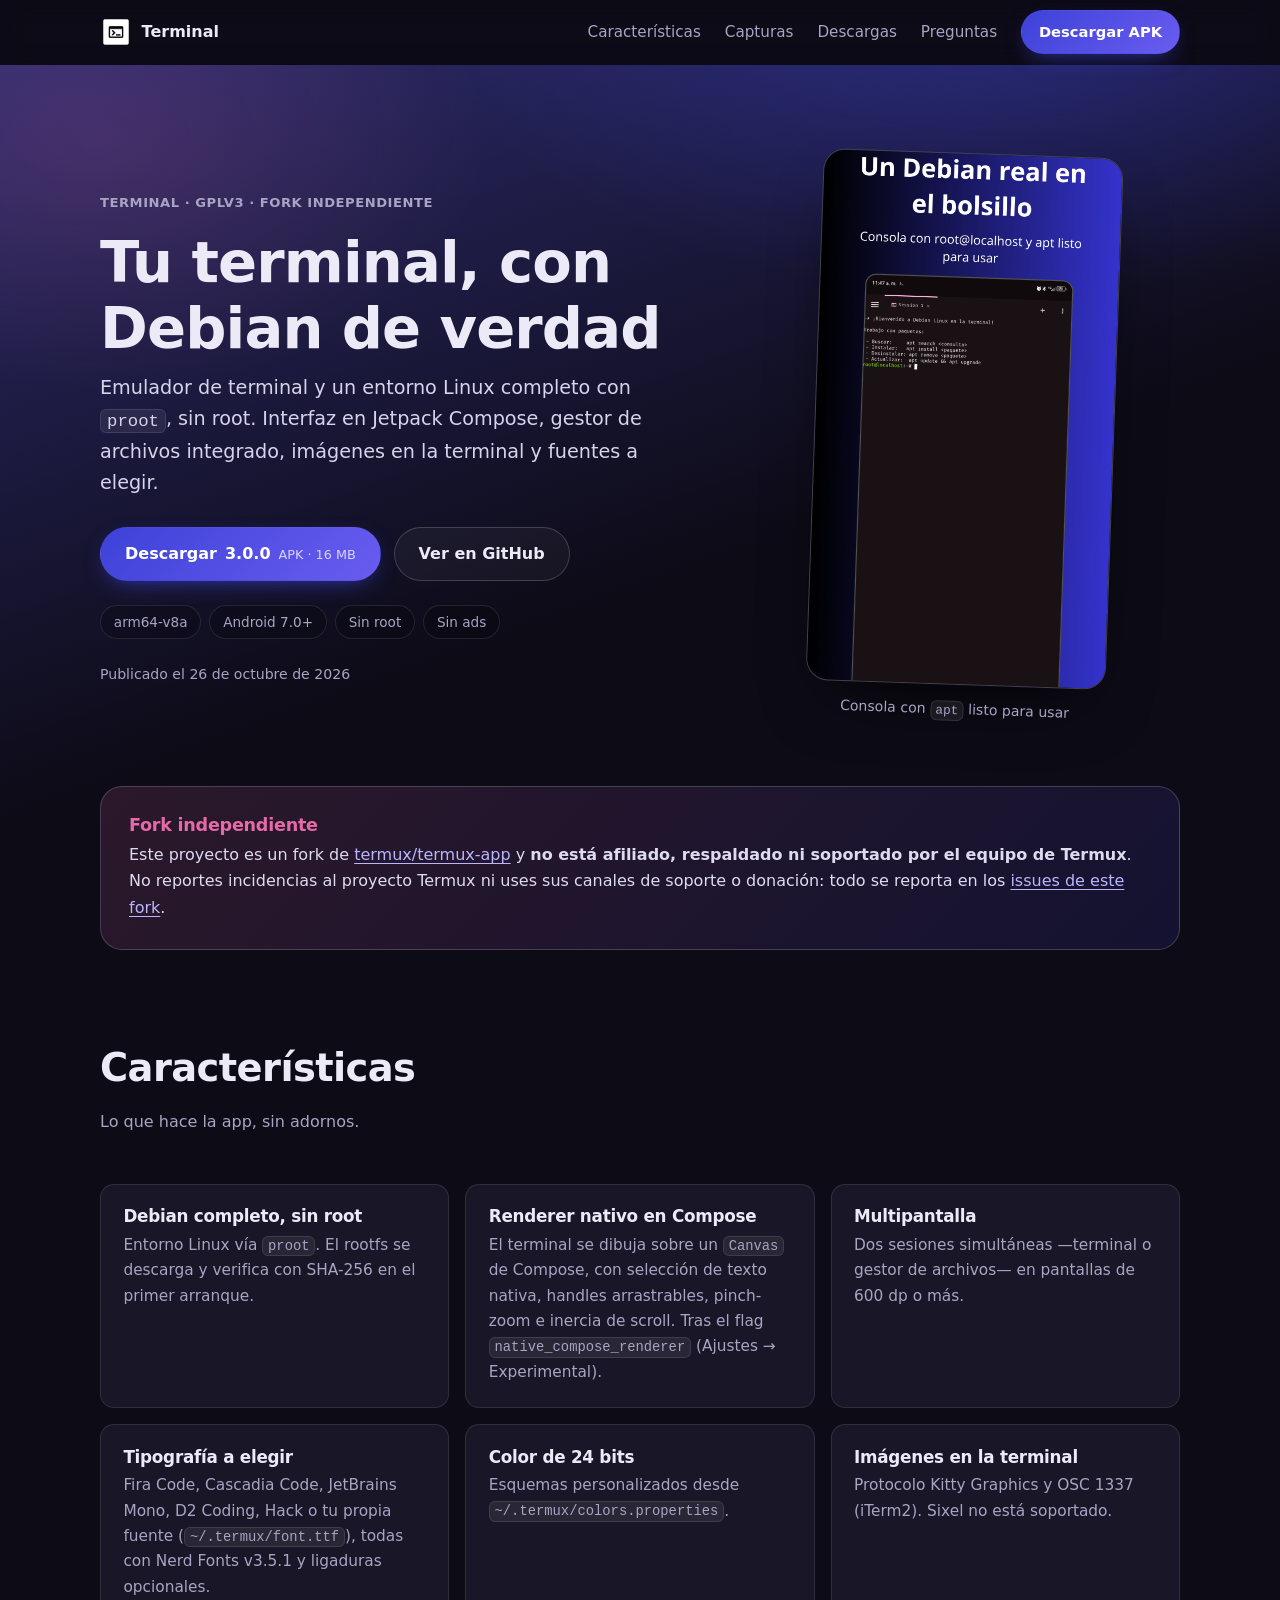
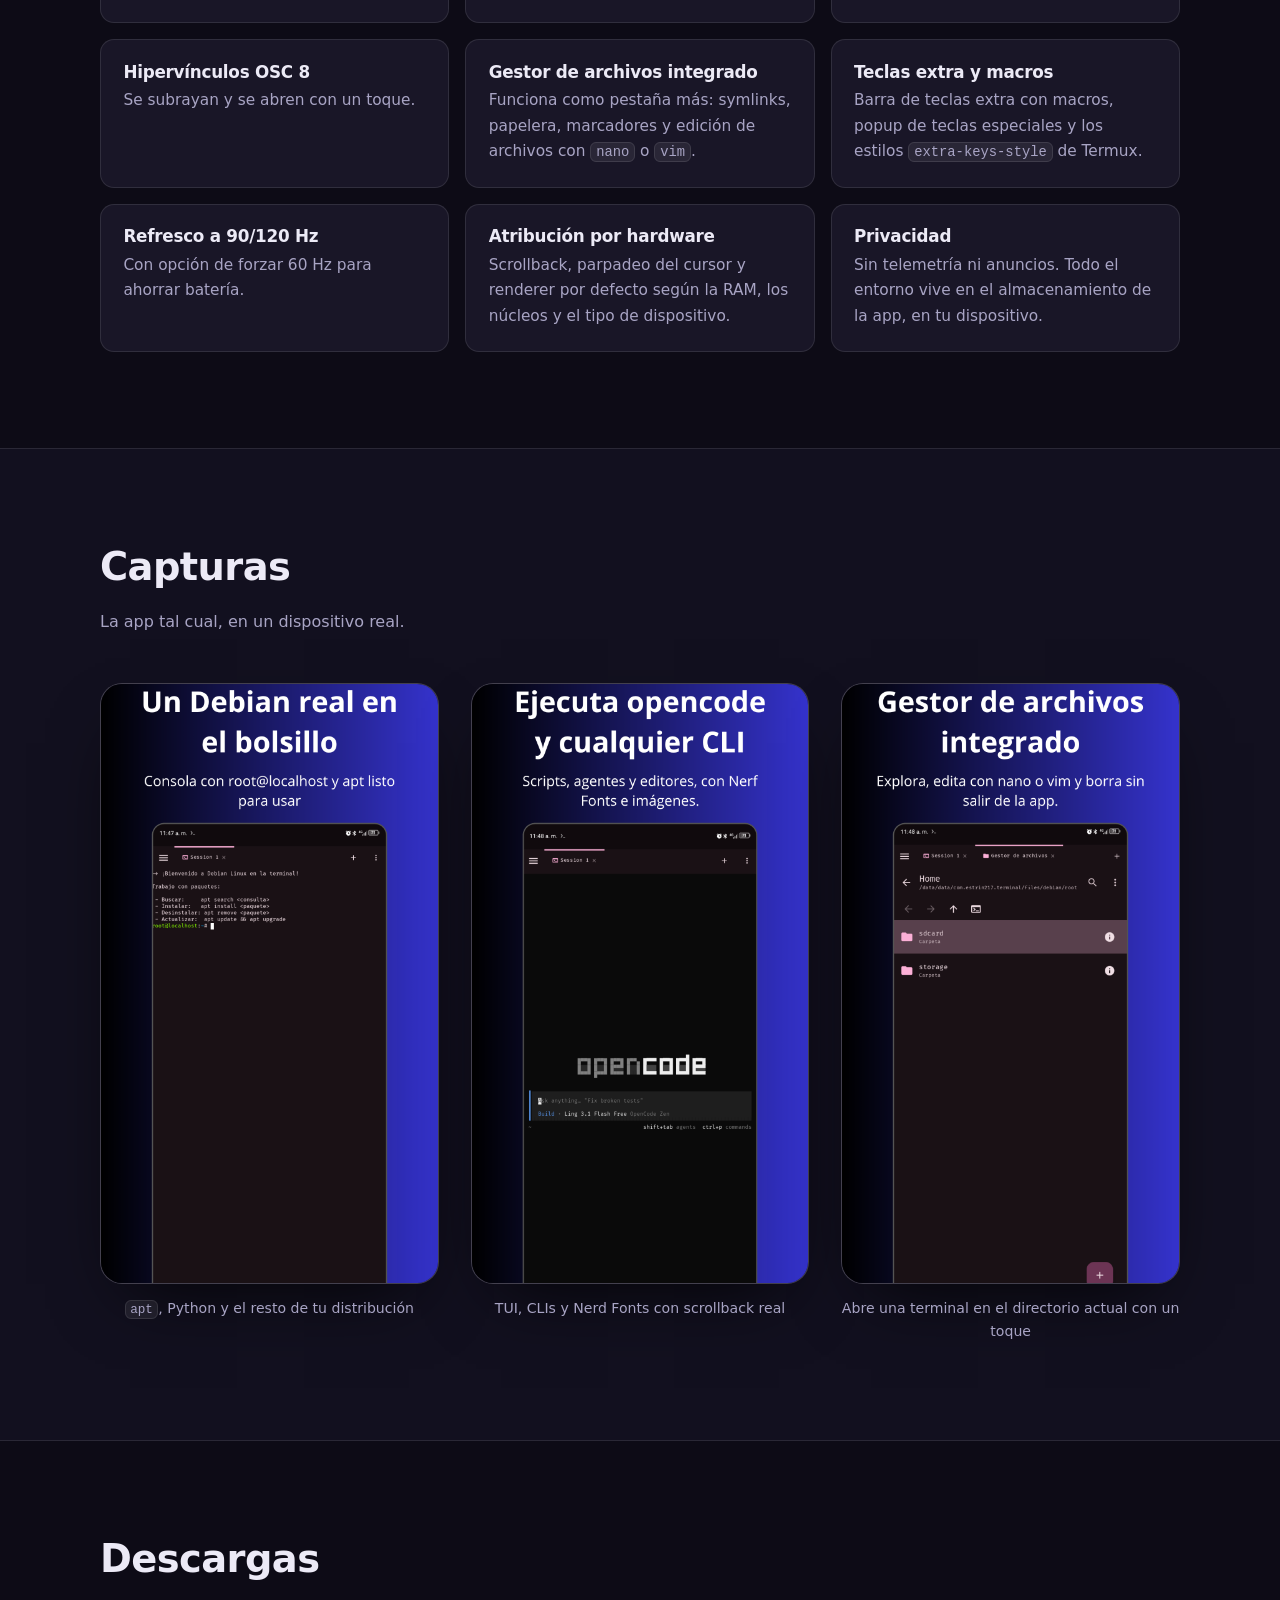
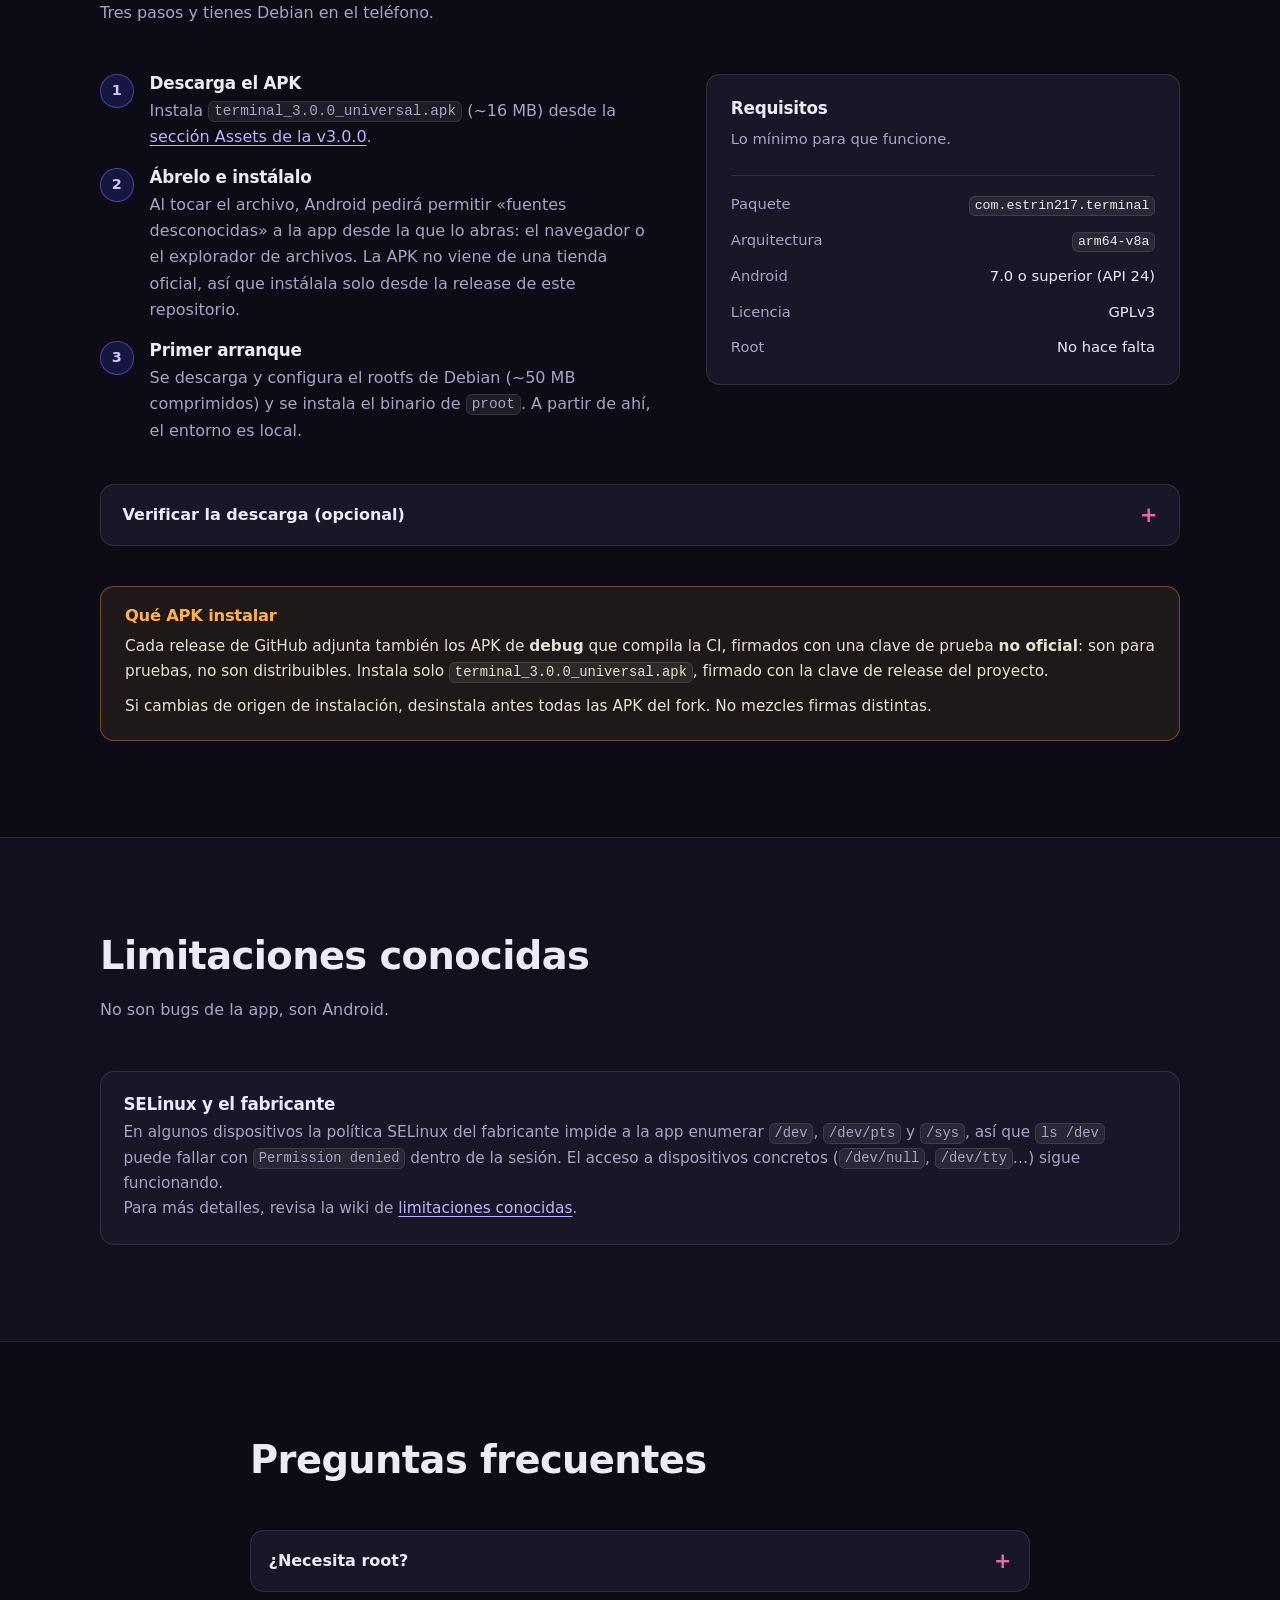
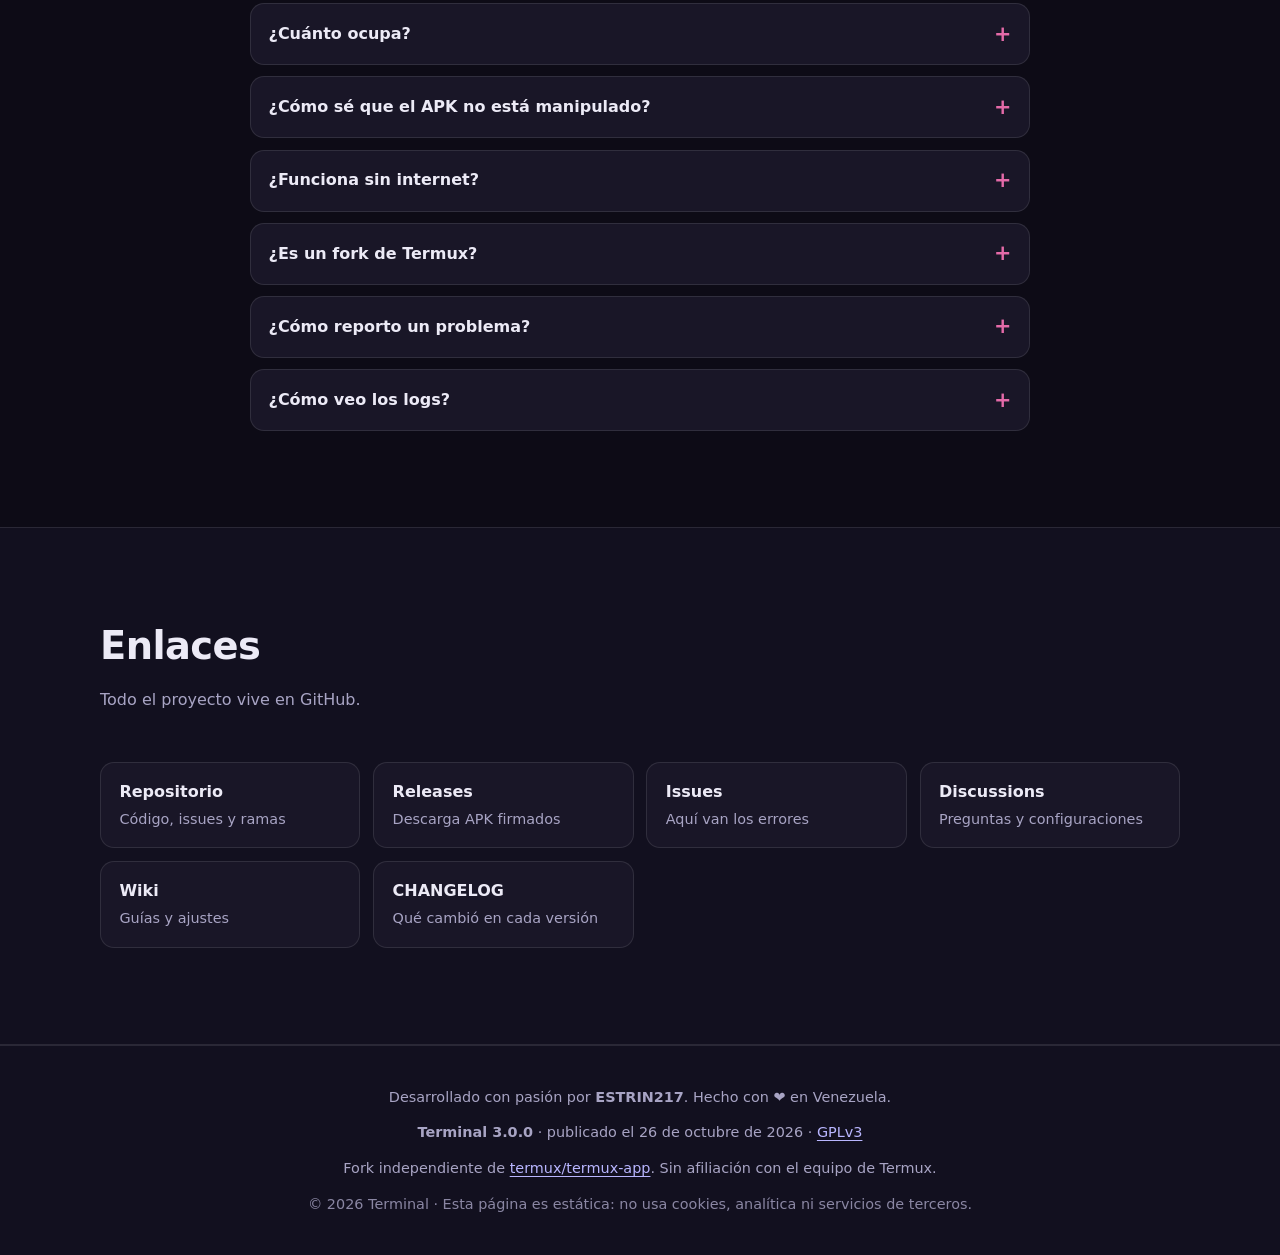
==== commit 83b3c237: "Added: guía Android Studio (ARM64) en la wiki y branding ESTRIN217 del sitio" ====
--- a/public/index.html
+++ b/public/index.html
@@ -32,7 +32,6 @@
             <a class="brand" href="#top">
                 <img class="brand-icon" src="img/icon-192.png" alt="" width="32" height="32">
                 <span class="brand-name">Terminal</span>
-                <span class="badge badge-version" data-site="version">3.0.0</span>
             </a>
 
             <button class="nav-toggle" type="button" aria-expanded="false" aria-controls="nav-principal">
@@ -60,7 +59,7 @@
         <section class="hero">
             <div class="wrap hero-inner">
                 <div class="hero-copy">
-                    <p class="eyebrow">Terminal 3.0.0 · GPLv3 · fork independiente</p>
+                    <p class="eyebrow">Terminal · GPLv3 · fork independiente</p>
                     <h1>Tu terminal, con Debian de verdad</h1>
                     <p class="lead">
                         Emulador de terminal y un entorno Linux completo con <code>proot</code>,
@@ -70,7 +69,7 @@
 
                     <div class="cta-row">
                         <a class="btn btn-primary" href="https://github.com/ESTRIN217/Terminal/releases/download/v3.0.0/terminal_3.0.0_universal.apk">
-                            Descargar 3.0.0 <span class="btn-note">APK · <span data-site="apk-size">16 MB</span></span>
+                            Descargar <span data-site="version">3.0.0</span> <span class="btn-note">APK · <span data-site="apk-size">16 MB</span></span>
                         </a>
                         <a class="btn btn-ghost" href="https://github.com/ESTRIN217/Terminal">Ver en GitHub</a>
                     </div>
@@ -83,7 +82,7 @@
                     </ul>
 
                     <p class="hero-foot">
-                        Paquete <code>com.estrin217.terminal</code> · publicado el <span data-site="published">26 de octubre de 2026</span>
+                        Publicado el <span data-site="published">26 de octubre de 2026</span>
                     </p>
                 </div>
 
@@ -240,7 +239,7 @@
                             </div>
                             <div>
                                 <dt>Arquitectura</dt>
-                                <dd><code>arm64-v8a</code> (el binario de proot es solo AArch64)</dd>
+                                <dd><code>arm64-v8a</code></dd>
                             </div>
                             <div>
                                 <dt>Android</dt>
@@ -317,20 +316,7 @@
                             El acceso a dispositivos concretos (<code>/dev/null</code>, <code>/dev/tty</code>…)
                             sigue funcionando.
                         </p>
-                    </article>
-                    <article class="card">
-                        <h3>Estadísticas de CPU</h3>
-                        <p>
-                            En dispositivos con SELinux del fabricante, la app sirve lecturas
-                            de <code>/proc/stat</code>, <code>/proc/cpuinfo</code> y
-                            <code>/proc/uptime</code> por <em>snapshots</em> en la sesión Debian,
-                            así que <code>htop</code> y <code>btop</code> funcionan sin root.
-                            Lo que queda de SELinux es el tamaño mínimo que <code>btop</code> pide
-                            por su cuenta: una terminal de al menos 80 columnas × 24 líneas; si
-                            es más estrecha muestra <code>Terminal size too small</code> — gira el
-                            dispositivo o reduce la letra. Detalles en la
-                            <a href="https://terminal-gnulinux-docs.web.app/limitaciones.html">wiki</a>.
-                        </p>
+                      <p>Para más detalles, revisa la wiki de <a href="https://terminal-gnulinux-docs.web.app/limitaciones.html">limitaciones conocidas</a>.</p>
                     </article>
                 </div>
             </div>
@@ -392,13 +378,13 @@
                     <li>
                         <a href="https://github.com/ESTRIN217/Terminal/releases">
                             <span class="links-title">Releases</span>
-                            <span class="links-desc">APK firmados y <code>sha256sums</code></span>
+                            <span class="links-desc">Descarga APK firmados</span>
                         </a>
                     </li>
                     <li>
                         <a href="https://github.com/ESTRIN217/Terminal/issues">
                             <span class="links-title">Issues</span>
-                            <span class="links-desc">Aquí van los errores, no a Termux</span>
+                            <span class="links-desc">Aquí van los errores</span>
                         </a>
                     </li>
                     <li>
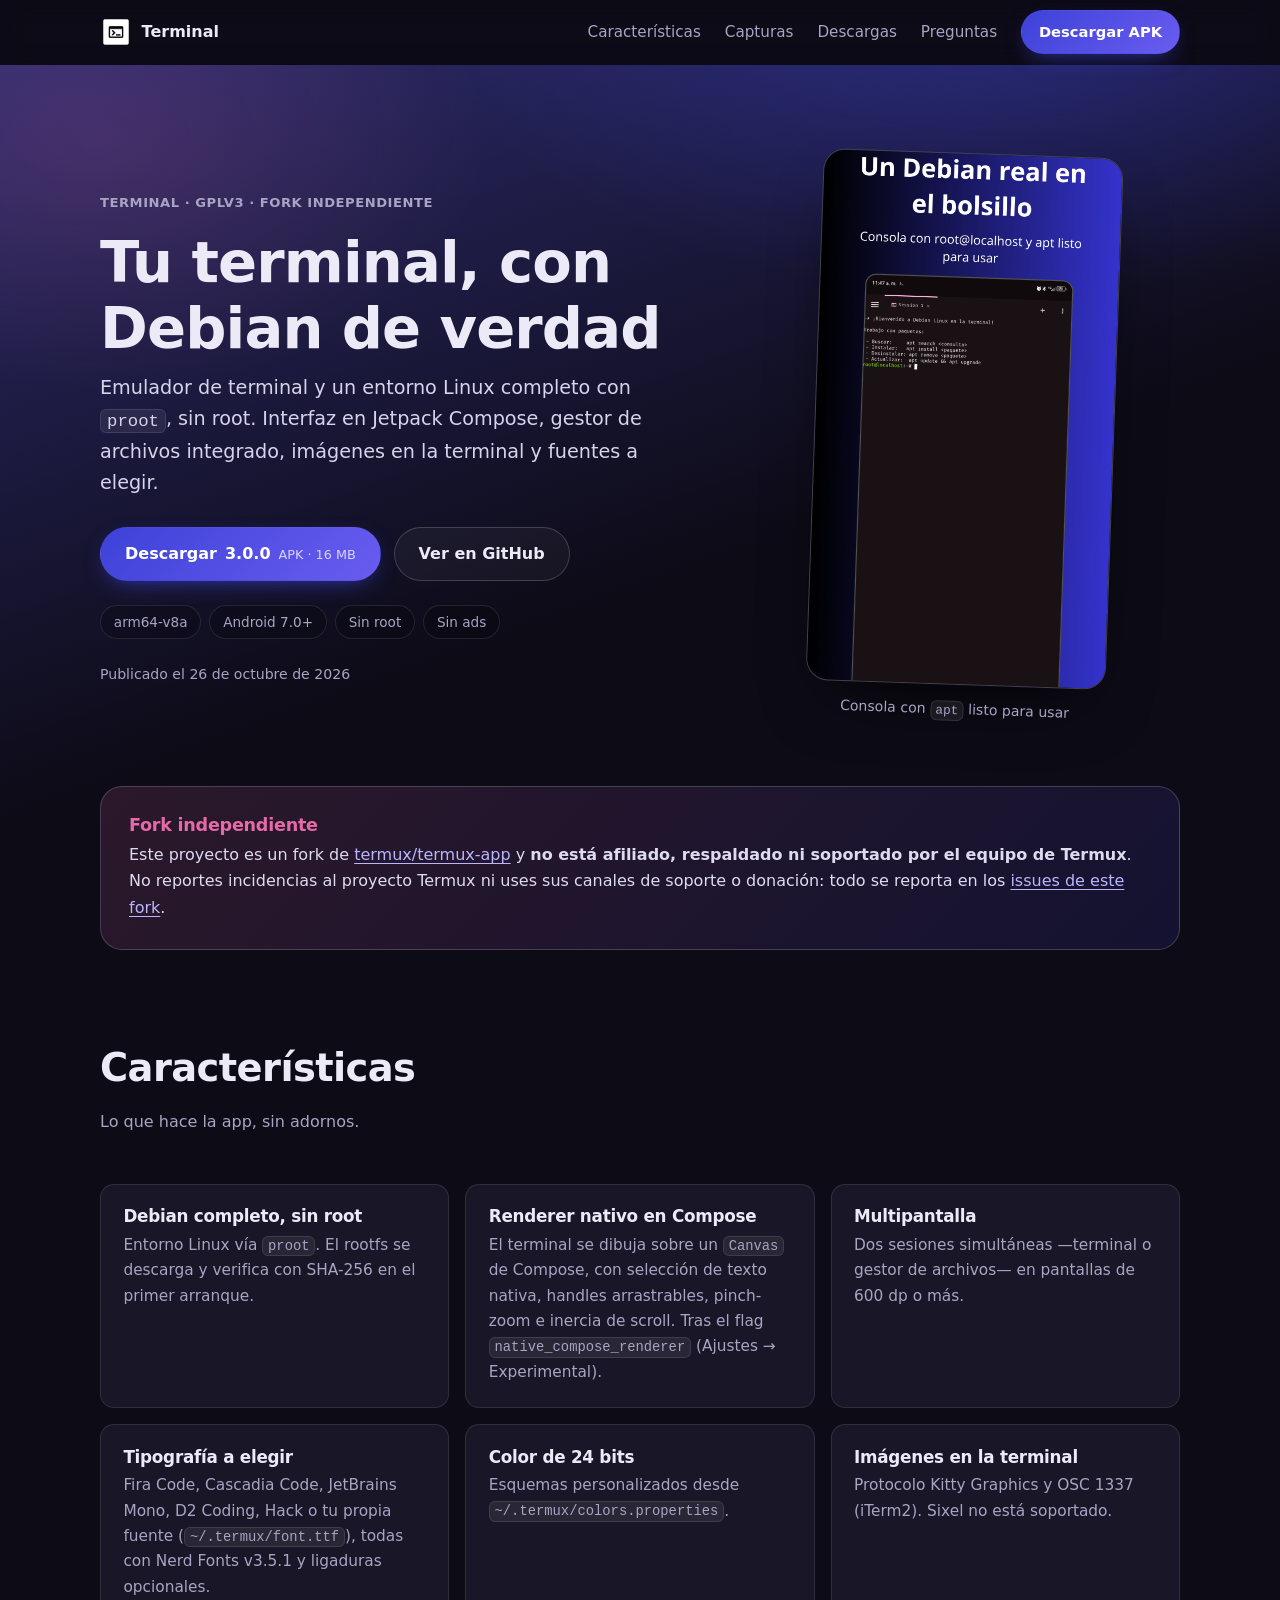
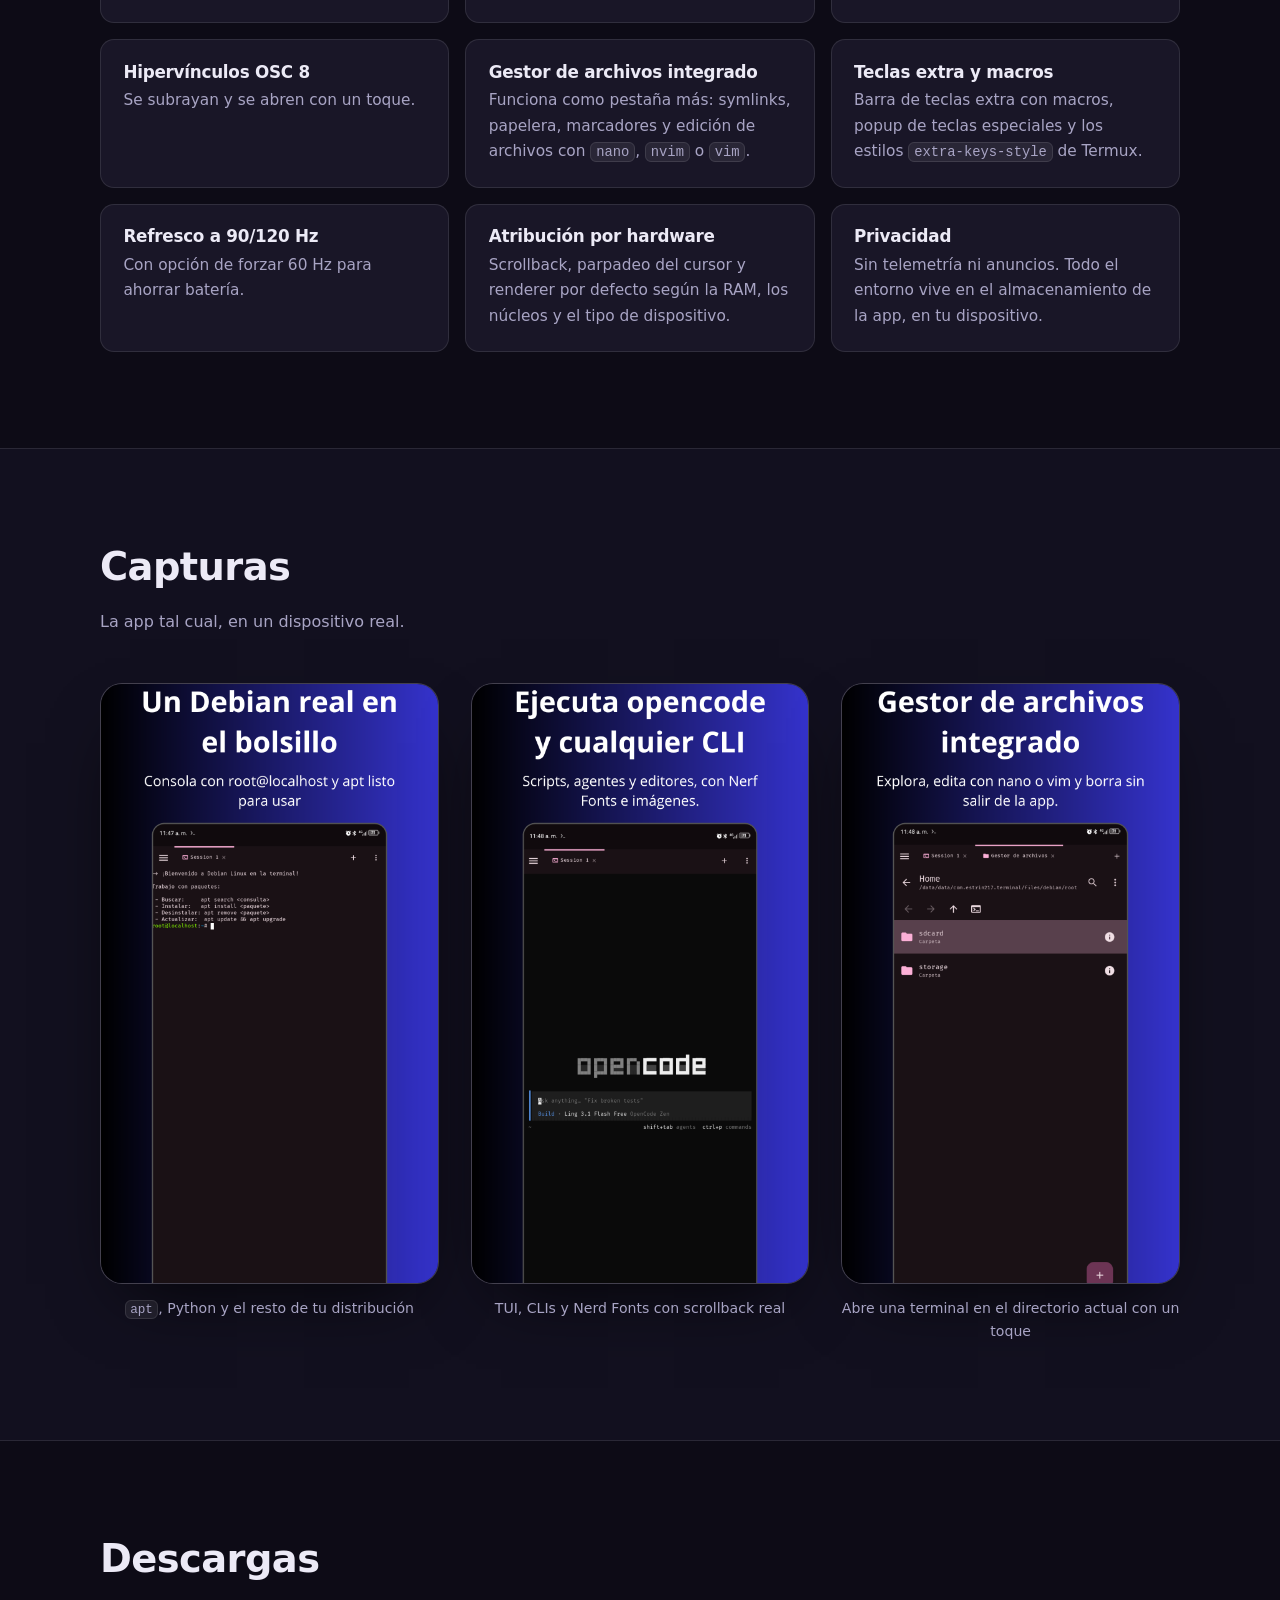
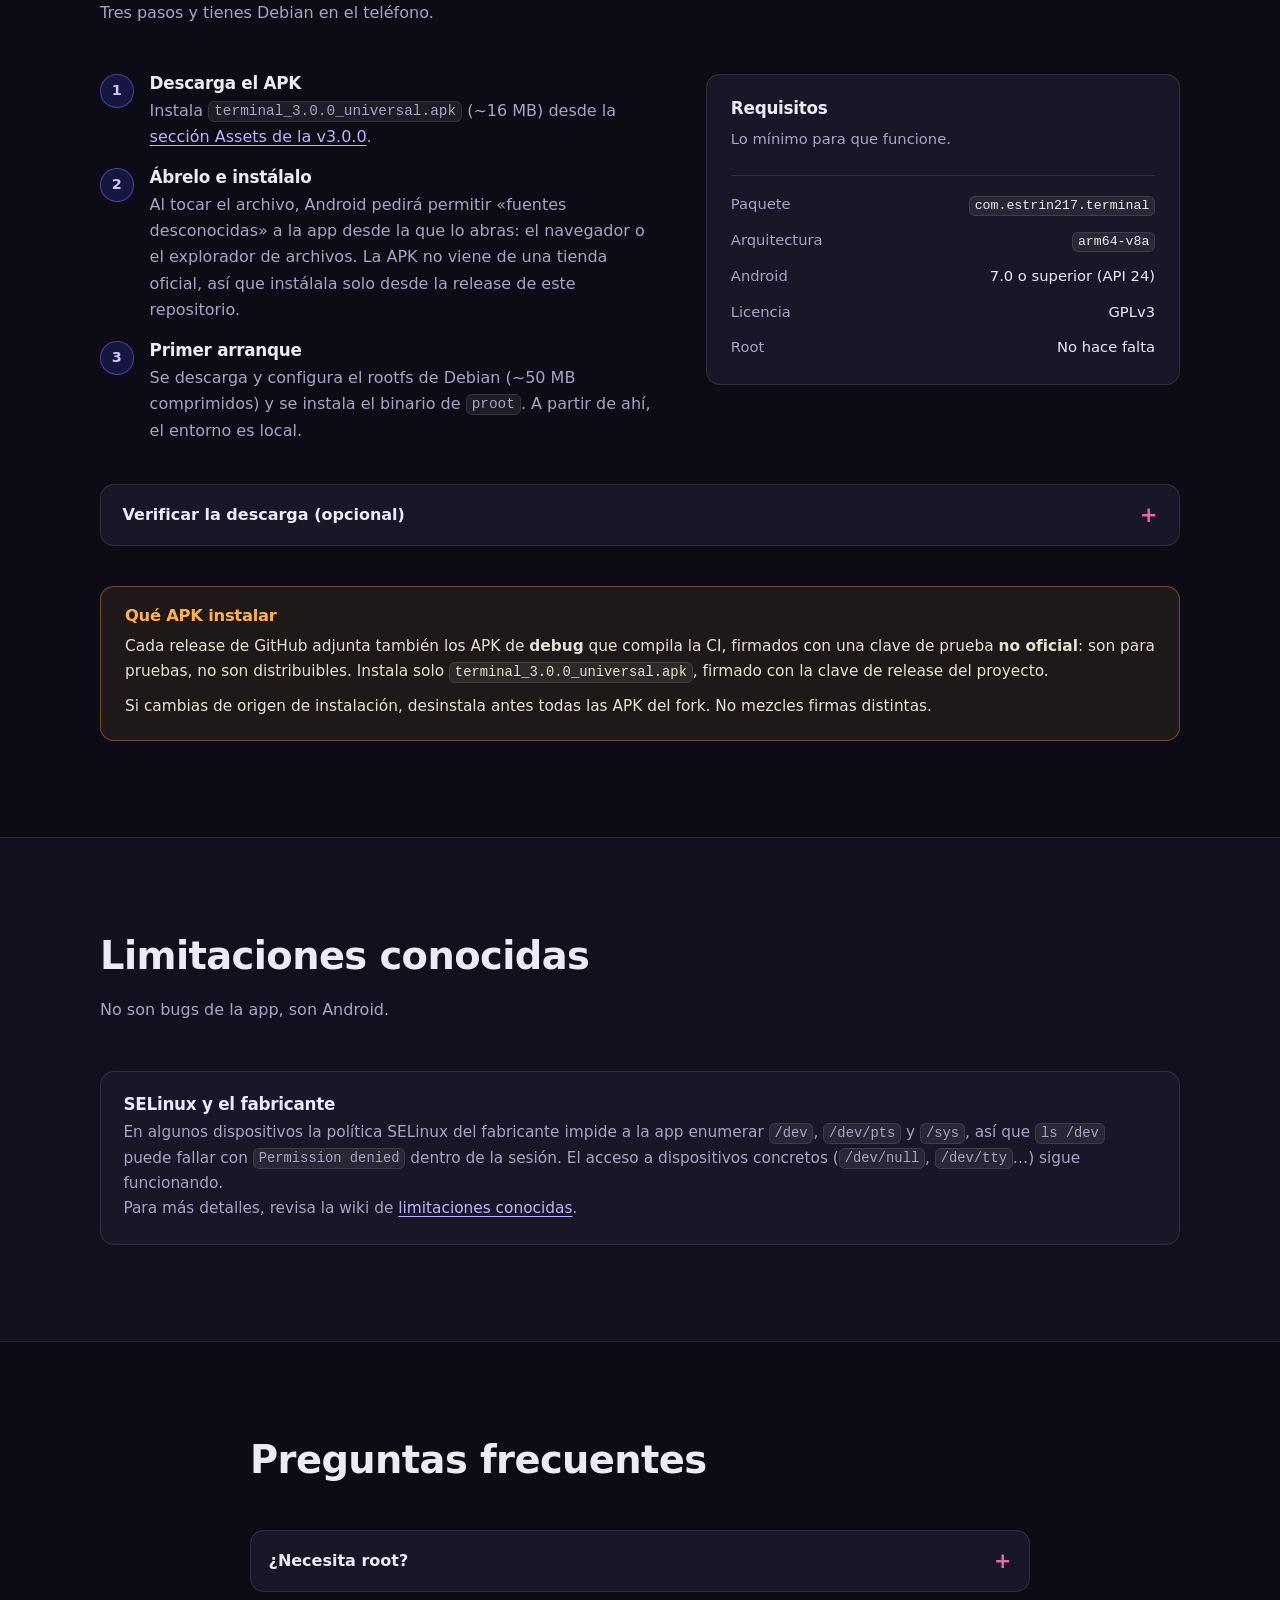
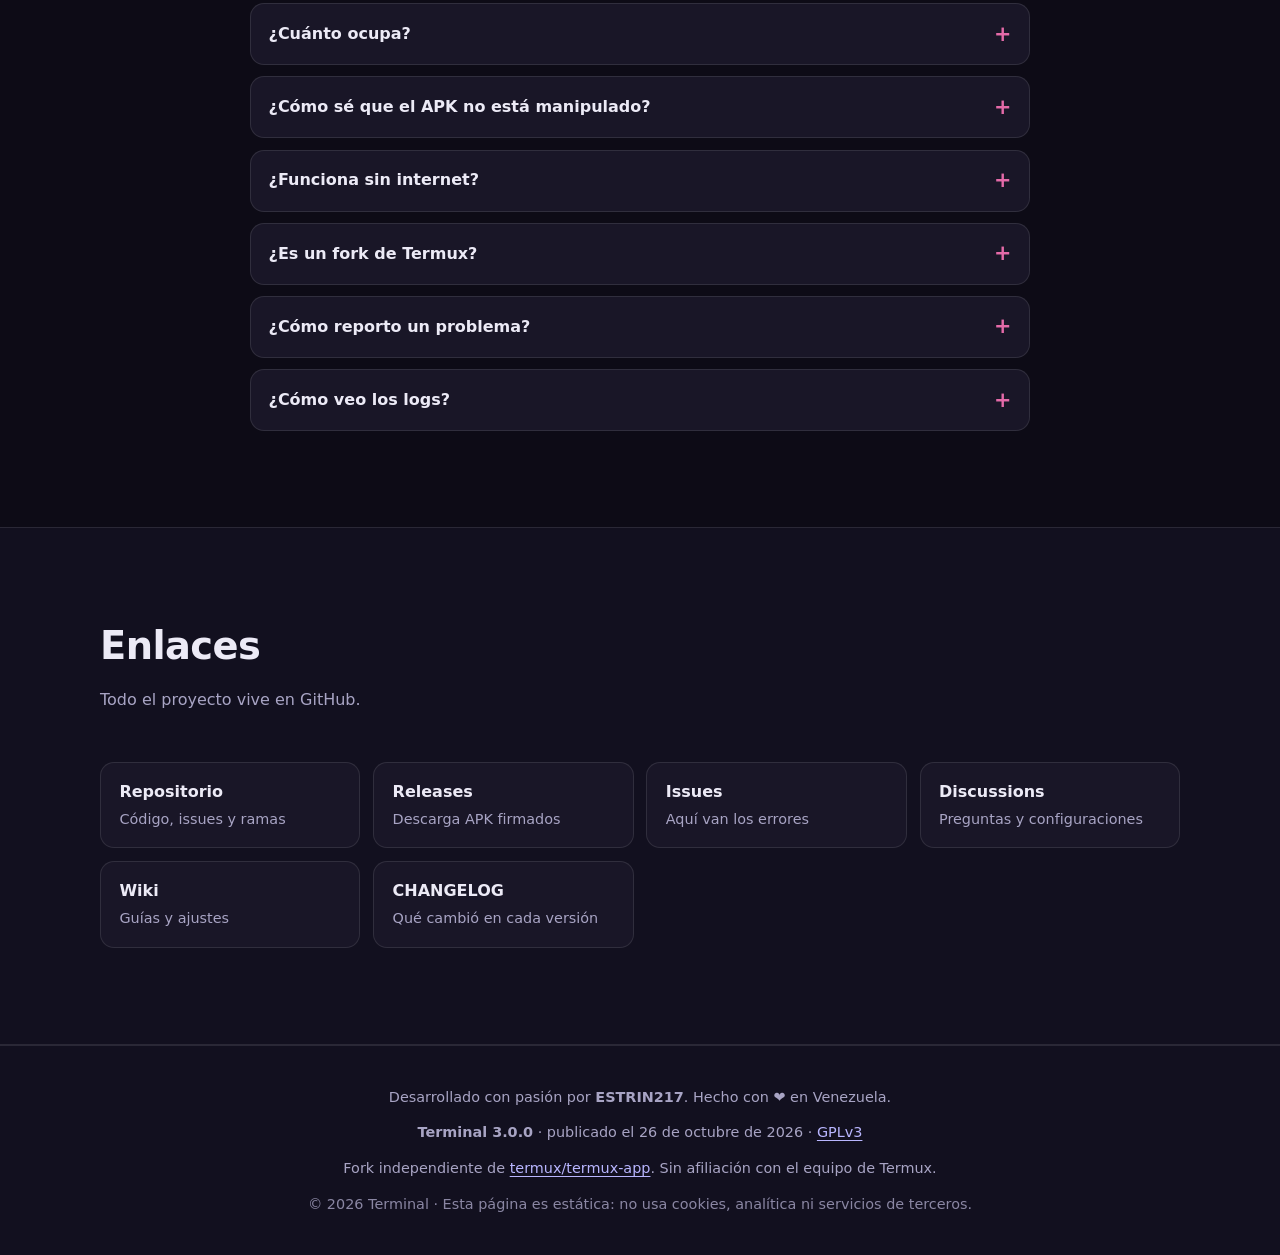
==== commit 1eeb460e: "Fixed: detección de editores del gestor incluye nvim (enmienda spec 009 RF-2) DEBIAN_EDITOR_CANDIDAT" ====
--- a/public/index.html
+++ b/public/index.html
@@ -148,7 +148,7 @@
                     </li>
                     <li class="card">
                         <h3>Gestor de archivos integrado</h3>
-                        <p>Funciona como pestaña más: symlinks, papelera, marcadores y edición de archivos con <code>nano</code> o <code>vim</code>.</p>
+                        <p>Funciona como pestaña más: symlinks, papelera, marcadores y edición de archivos con <code>nano</code>, <code>nvim</code> o <code>vim</code>.</p>
                     </li>
                     <li class="card">
                         <h3>Teclas extra y macros</h3>
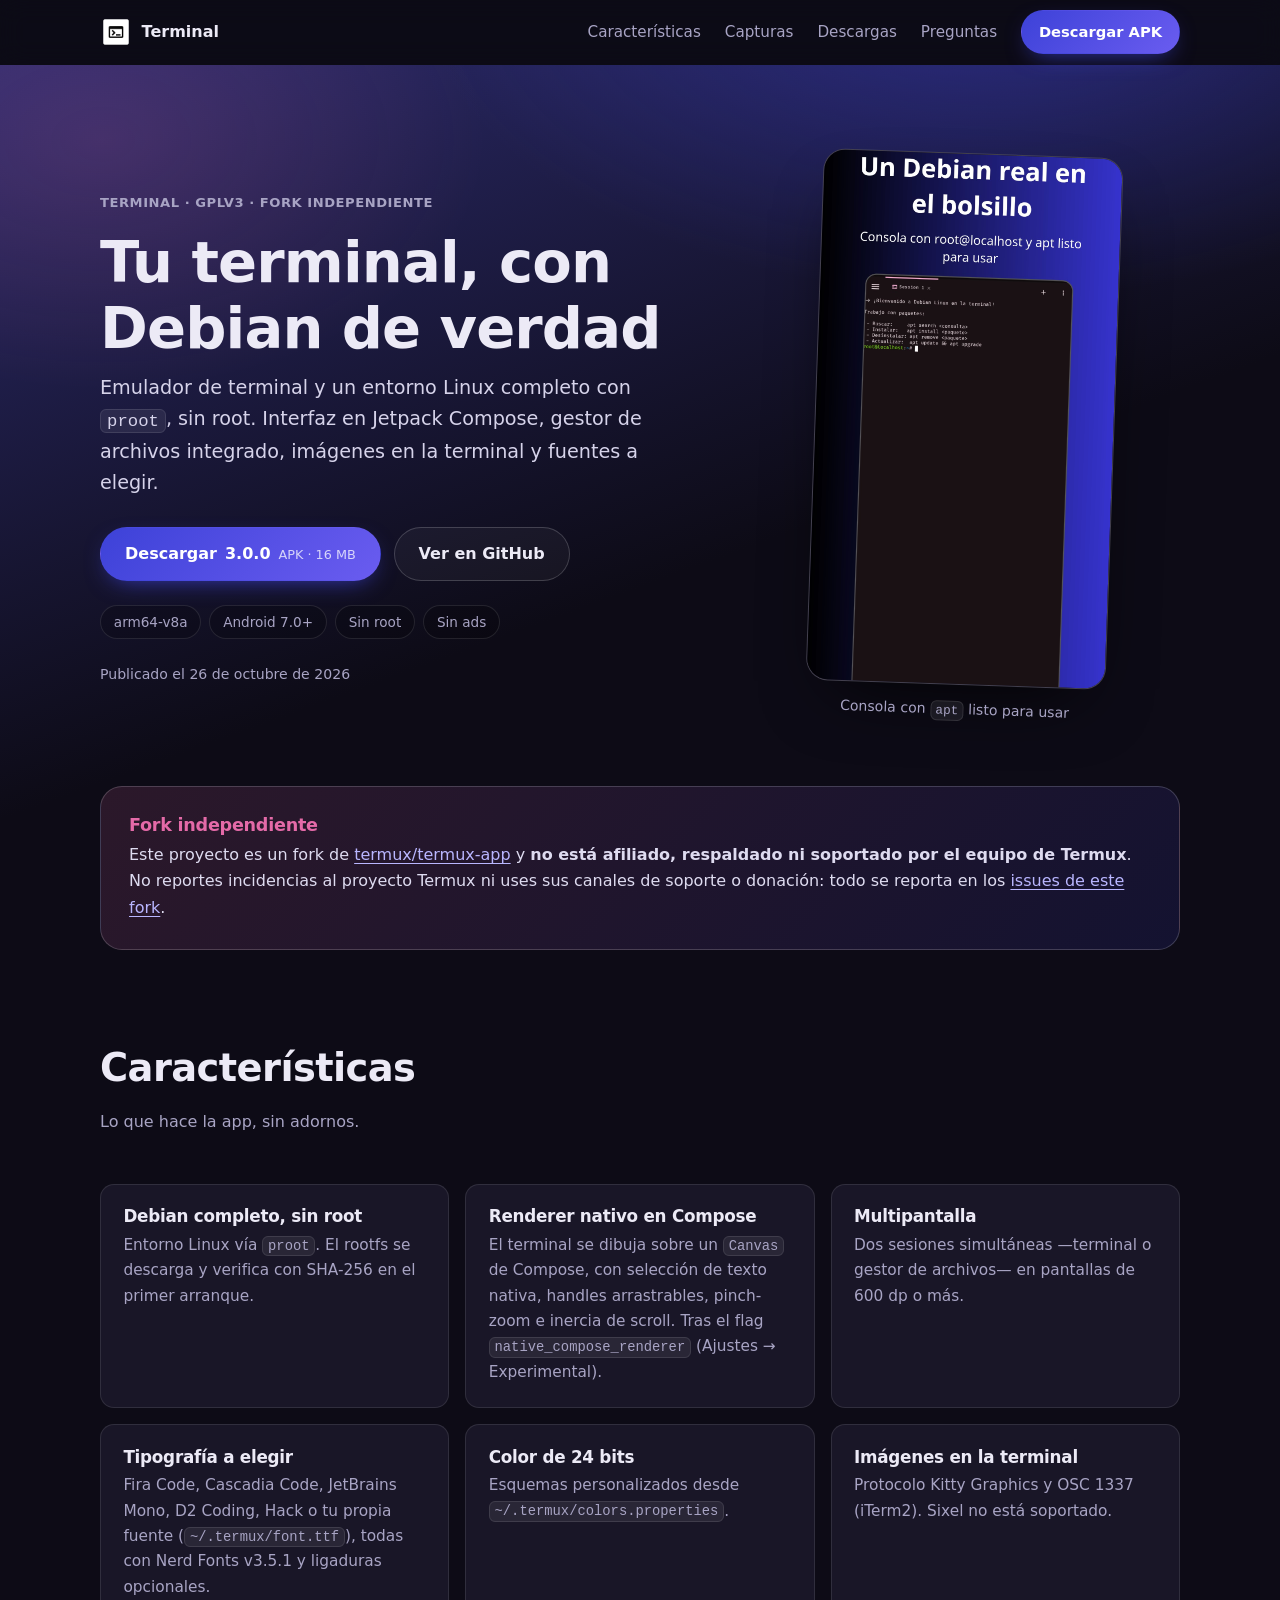
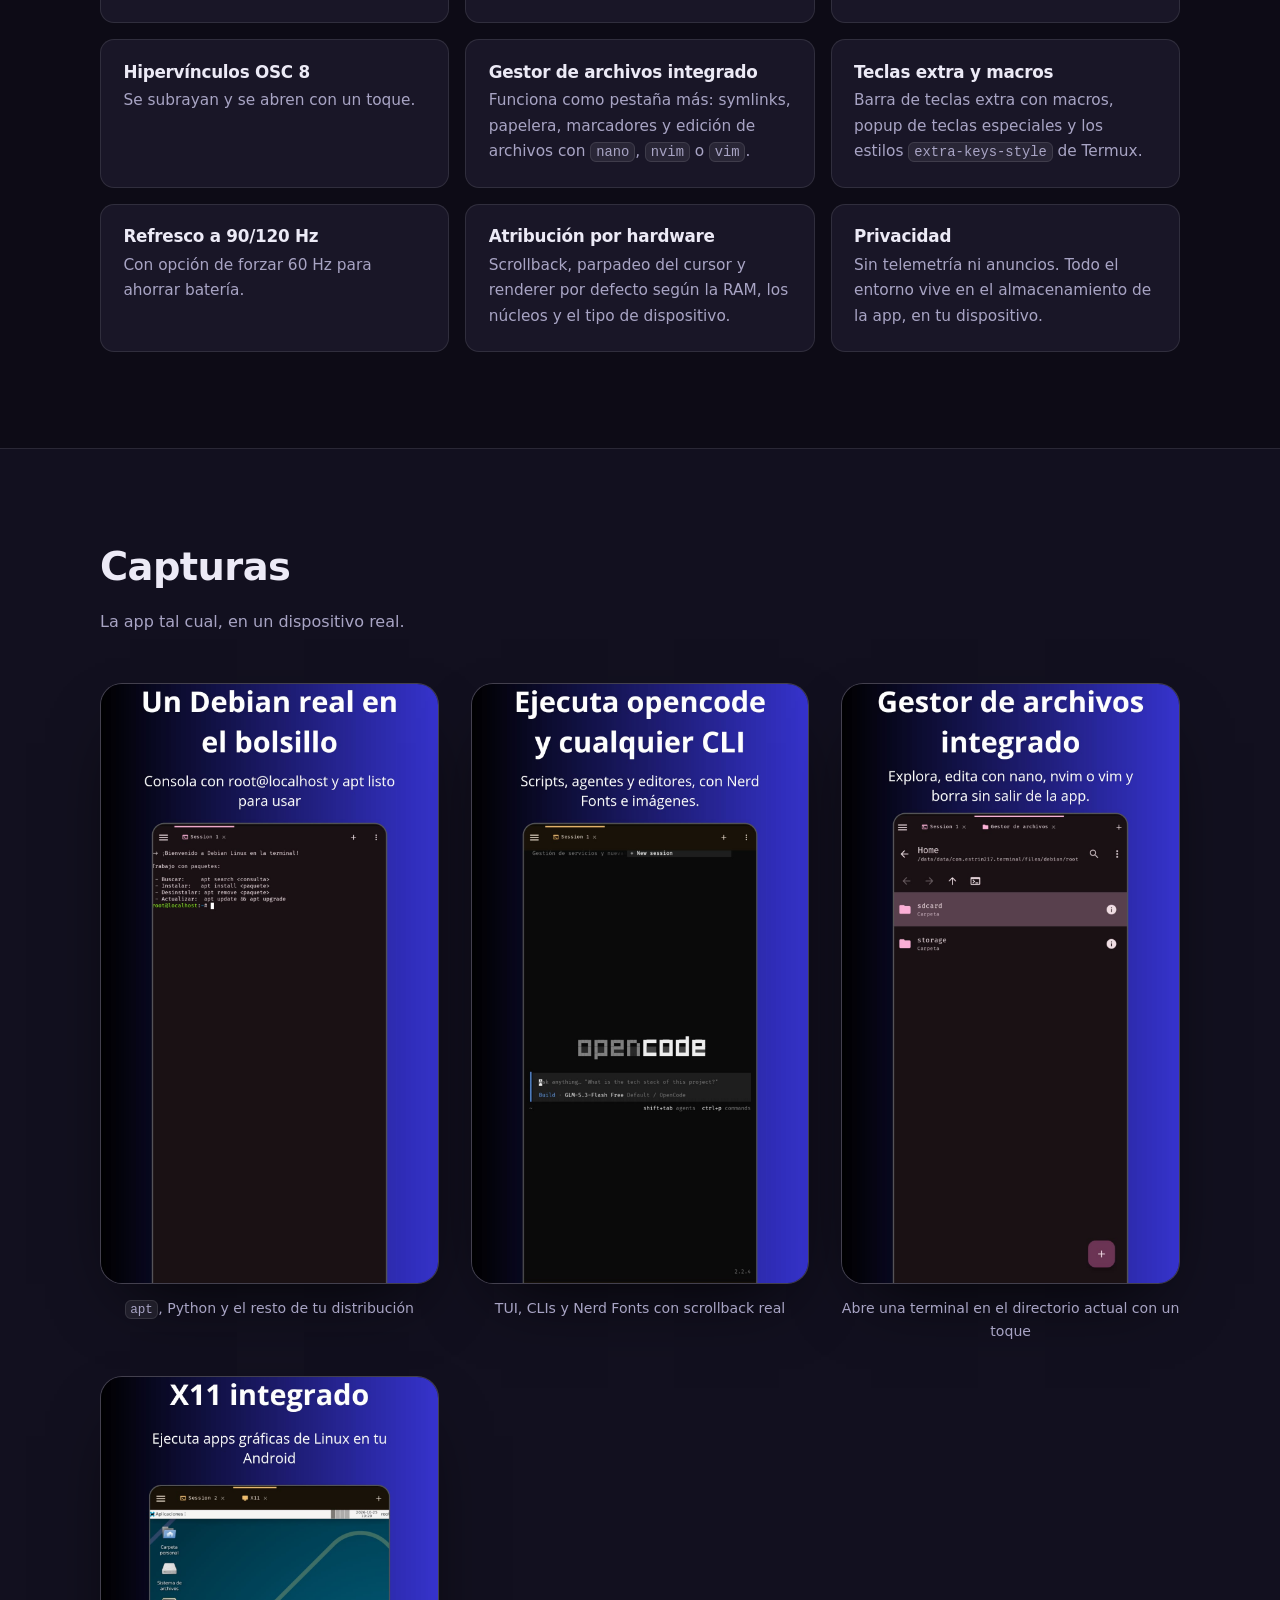
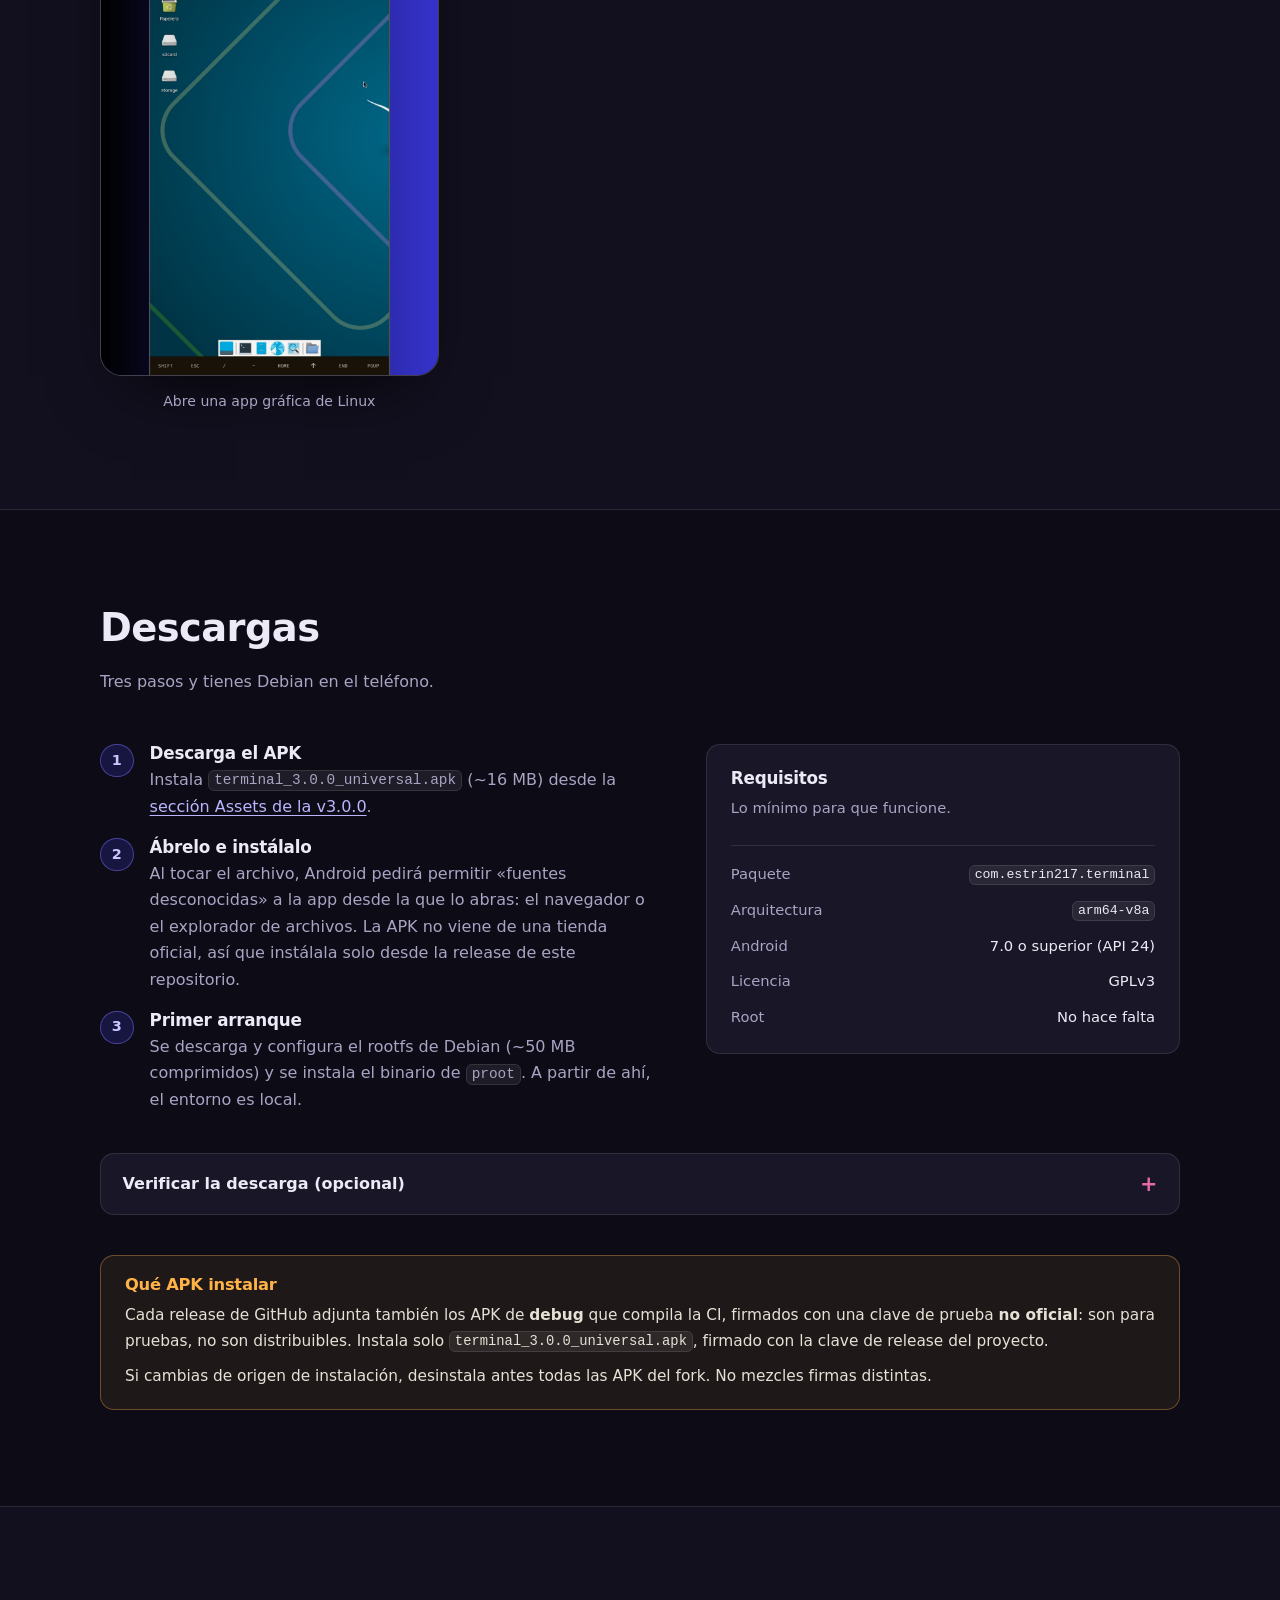
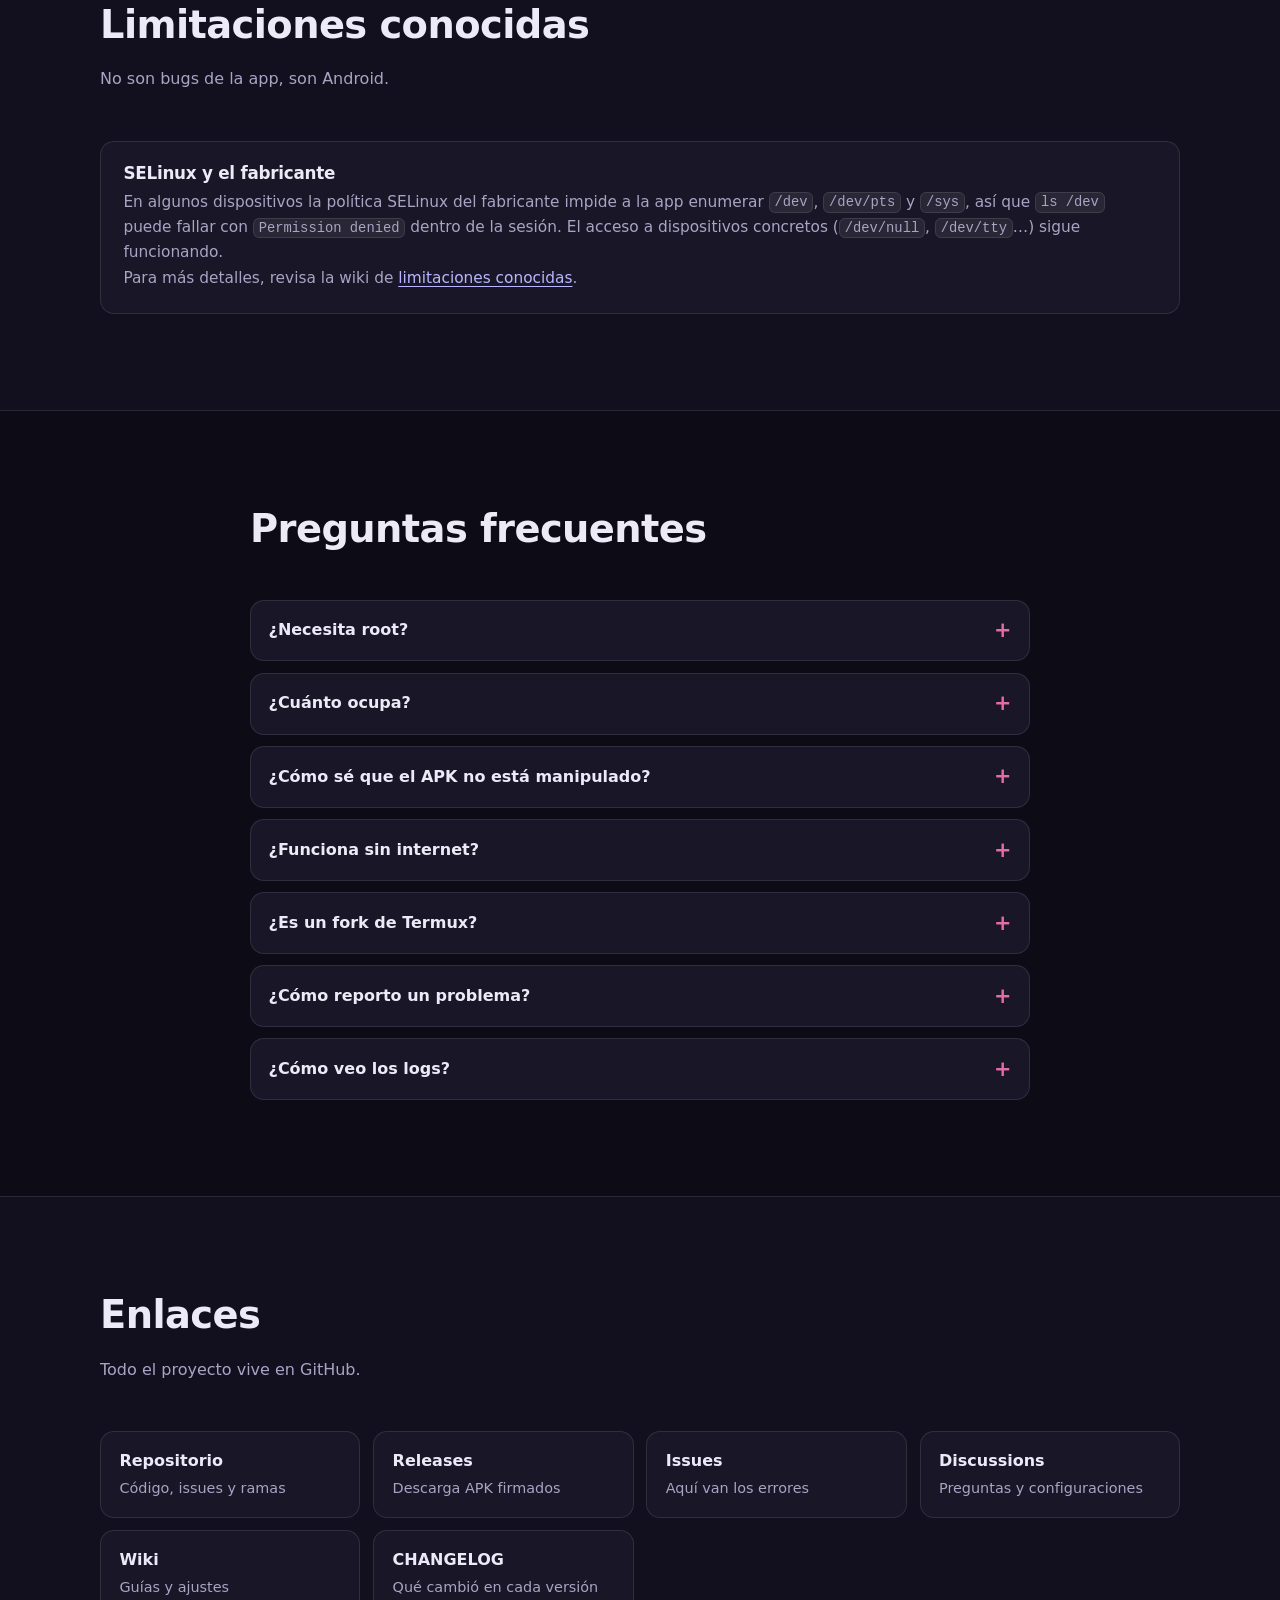
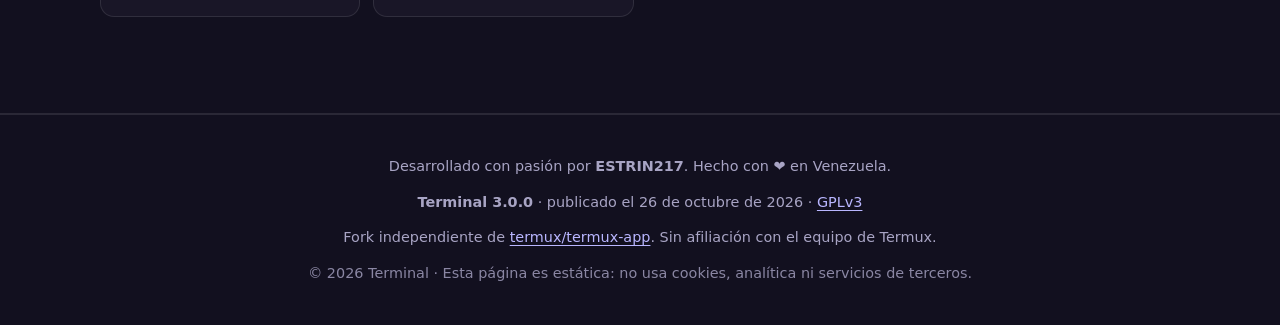
==== commit a8932425: "Changed: preparación release 3.1.0 — CHANGELOG [3.0.0]/[3.1.0], versionCode 123, imágenes JPEG (×7 m" ====
--- a/public/index.html
+++ b/public/index.html
@@ -17,7 +17,7 @@
     <meta property="og:description" content="Terminal + entorno Linux Debian vía proot en Android. Sin root, con interfaz Jetpack Compose.">
     <!-- Imagen social servida por el propio sitio. Si el dominio cambia, hay que
          cambiar a la vez og:url, og:image y el canonical de abajo. -->
-    <meta property="og:image" content="https://terminal-gnulinux.web.app/img/banner.png">
+    <meta property="og:image" content="https://terminal-gnulinux.web.app/img/banner.jpg">
     <meta property="og:image:alt" content="Banner de Terminal: emulador de terminal con entorno Debian completo en Android sin root">
     <meta name="twitter:card" content="summary_large_image">
 
@@ -88,7 +88,7 @@
 
                 <div class="hero-shot">
                     <figure class="phone">
-                        <img src="img/captura-terminal.png" width="1080" height="1920" loading="eager" decoding="async"
+                        <img src="img/captura-terminal.jpg" width="1080" height="1920" loading="eager" decoding="async"
                              alt="Consola de Terminal con el mensaje de bienvenida a Debian Linux, el cheat sheet de apt y el prompt root@localhost">
                         <figcaption>Consola con <code>apt</code> listo para usar</figcaption>
                     </figure>
@@ -179,19 +179,24 @@
 
                 <div class="gallery">
                     <figure class="phone">
-                        <img src="img/captura-terminal.png" width="1080" height="1920" loading="lazy" decoding="async"
+                        <img src="img/captura-terminal.jpg" width="1080" height="1920" loading="lazy" decoding="async"
                              alt="Consola de Terminal con el mensaje de bienvenida a Debian Linux y el cheat sheet de apt">
                         <figcaption><code>apt</code>, Python y el resto de tu distribución</figcaption>
                     </figure>
                     <figure class="phone">
-                        <img src="img/captura-cli.png" width="1080" height="1920" loading="lazy" decoding="async"
+                        <img src="img/captura-cli.jpg" width="1080" height="1920" loading="lazy" decoding="async"
                              alt="Ejecutando opencode, un agente de IA, dentro de la terminal de Terminal">
                         <figcaption>TUI, CLIs y Nerd Fonts con scrollback real</figcaption>
                     </figure>
                     <figure class="phone">
-                        <img src="img/captura-archivos.png" width="1080" height="1920" loading="lazy" decoding="async"
+                        <img src="img/captura-archivos.jpg" width="1080" height="1920" loading="lazy" decoding="async"
                              alt="Pestaña del gestor de archivos de Terminal mostrando la carpeta Home con sdcard y storage">
                         <figcaption>Abre una terminal en el directorio actual con un toque</figcaption>
+                    </figure>
+                    <figure class="phone">
+                        <img src="img/captura-x11.jpg" width="1080" height="1920" loading="lazy" decoding="async"
+                             alt="Pestaña x11 de Terminal mostrando el entorno de escritorio XFCE4">
+                        <figcaption>Abre una app gráfica de Linux</figcaption>
                     </figure>
                 </div>
             </div>
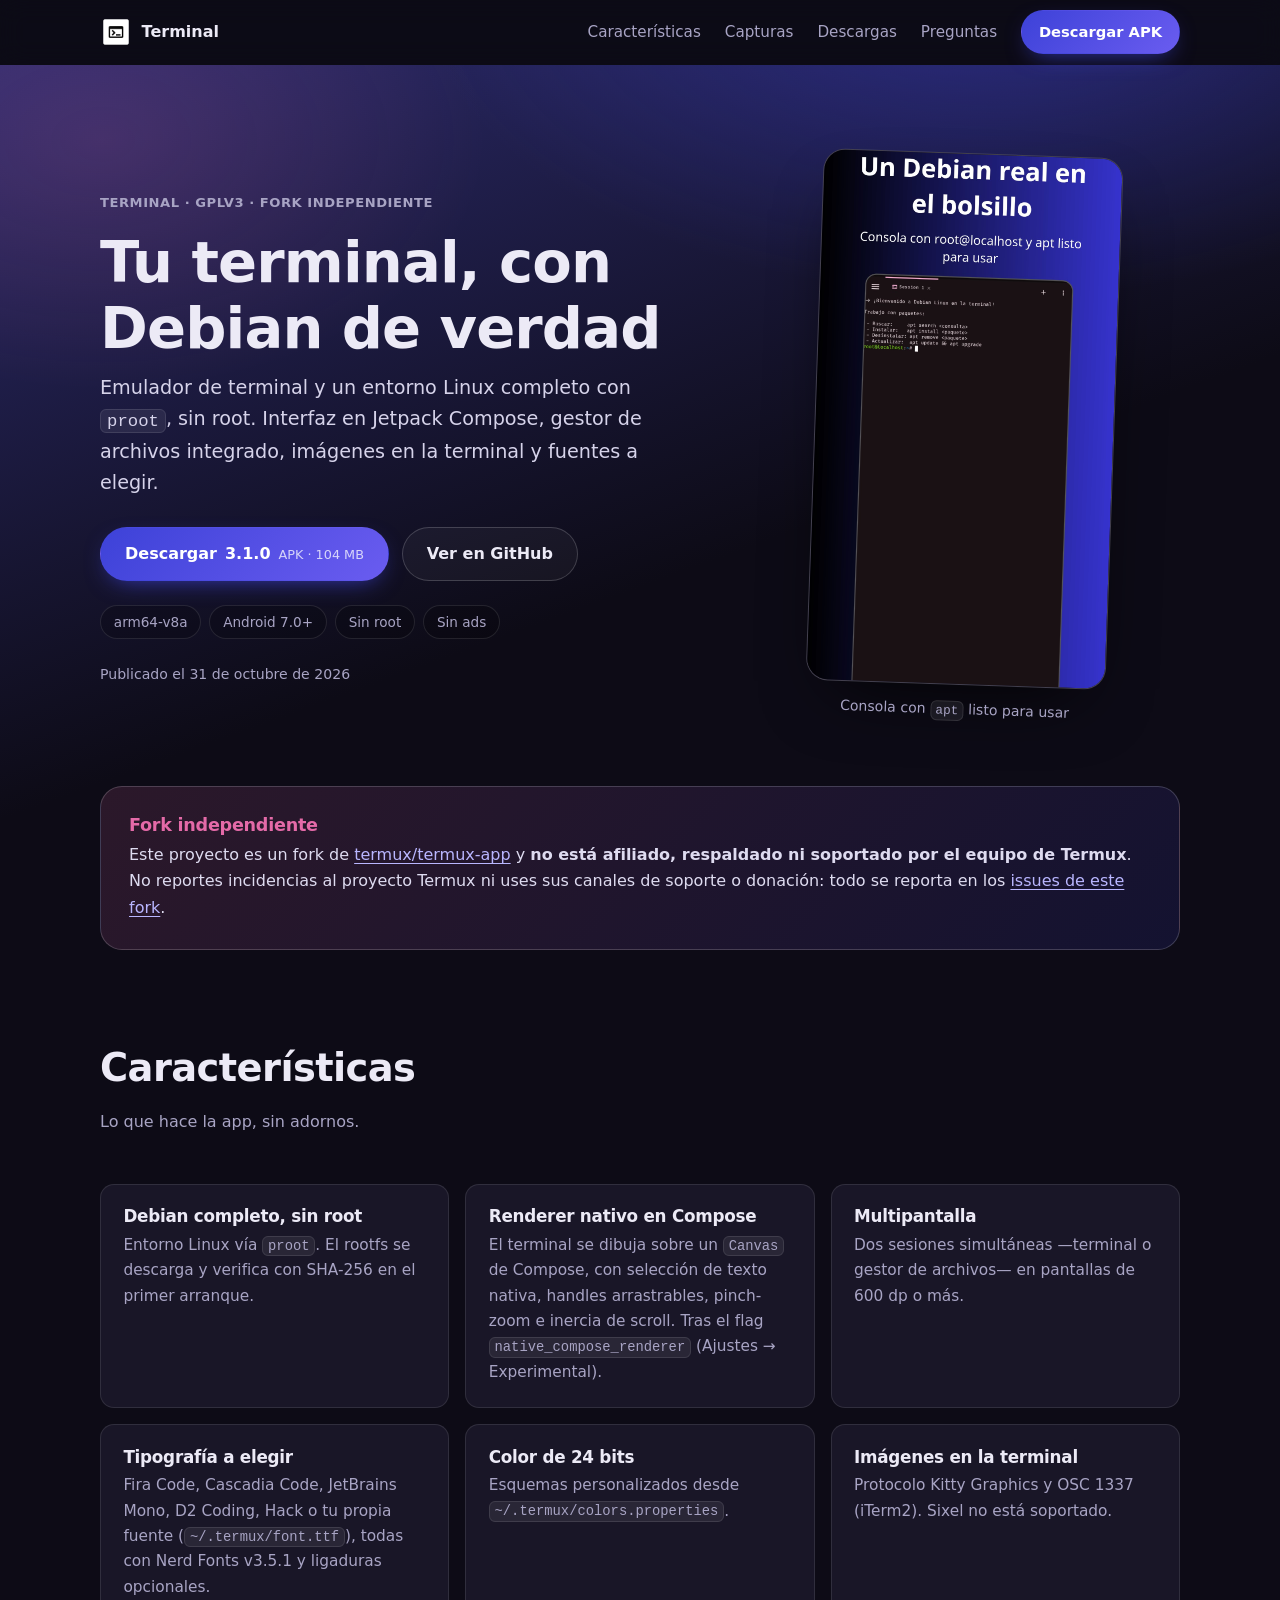
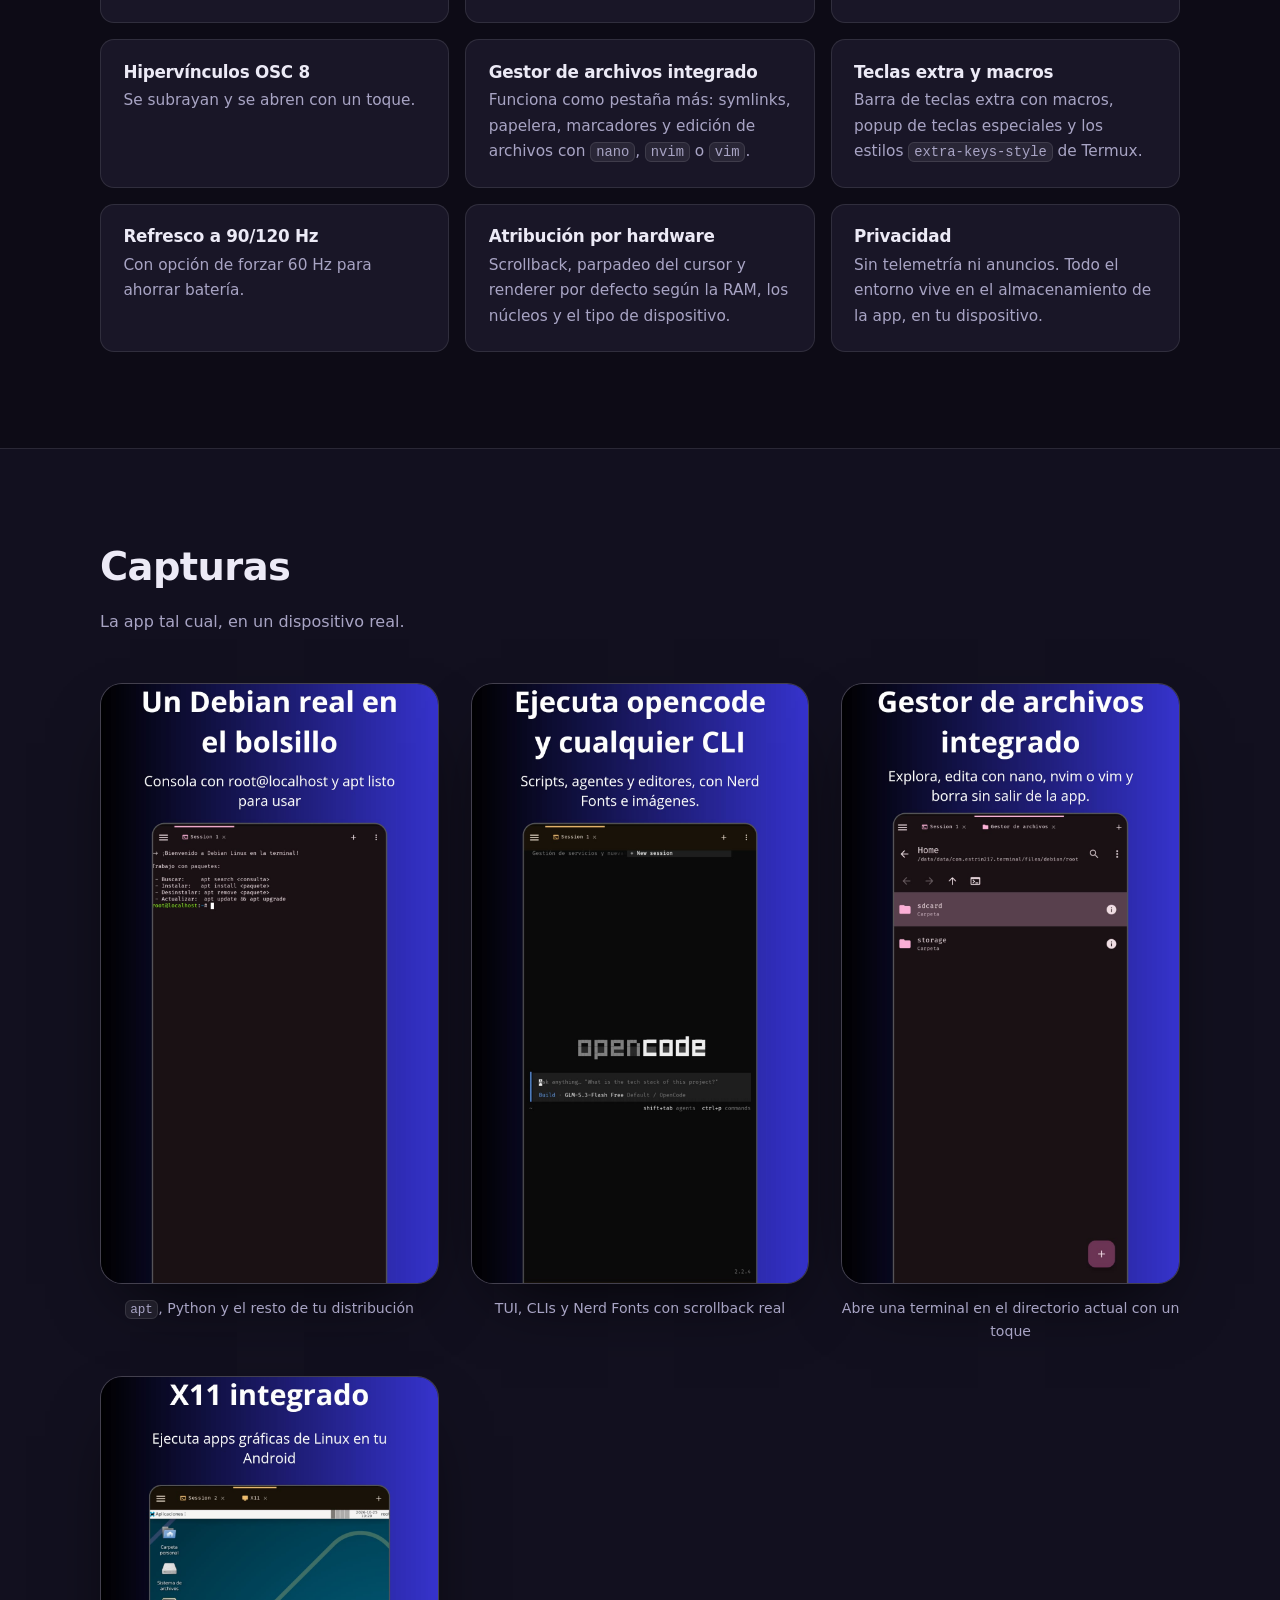
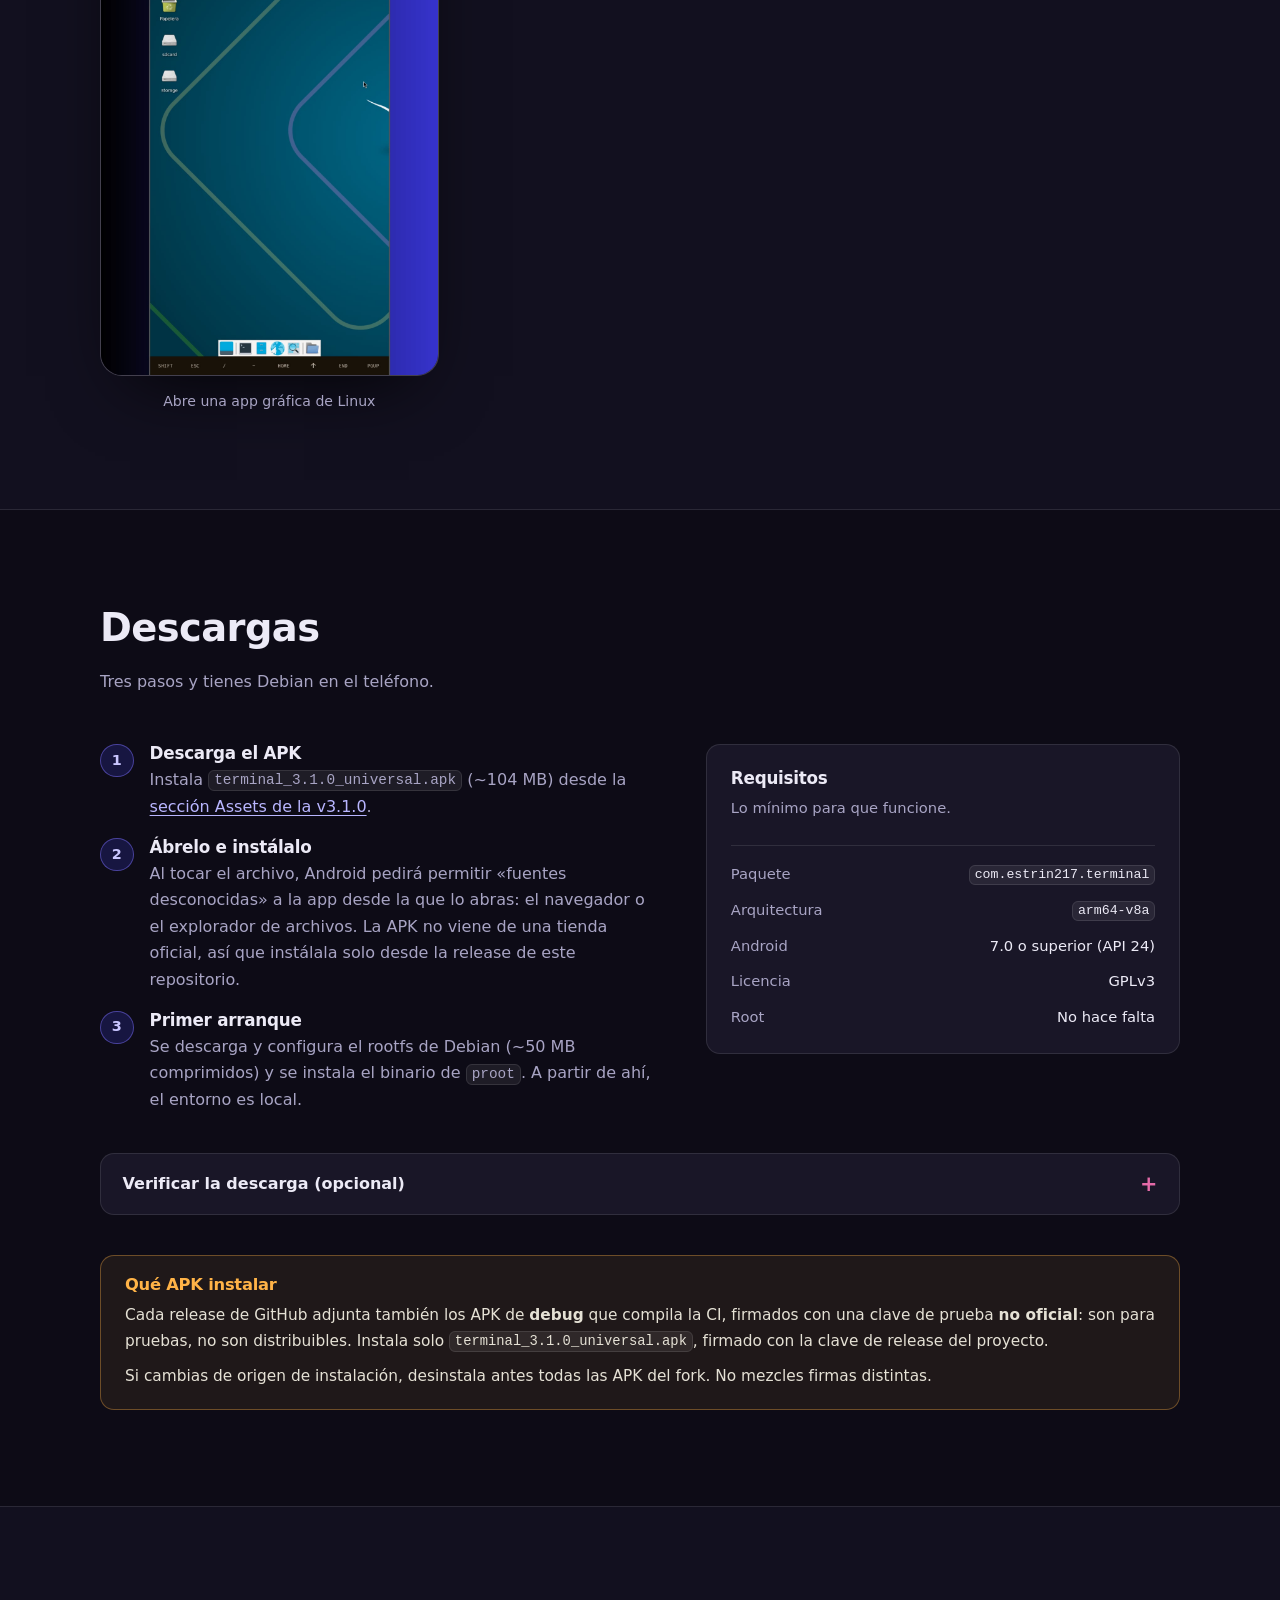
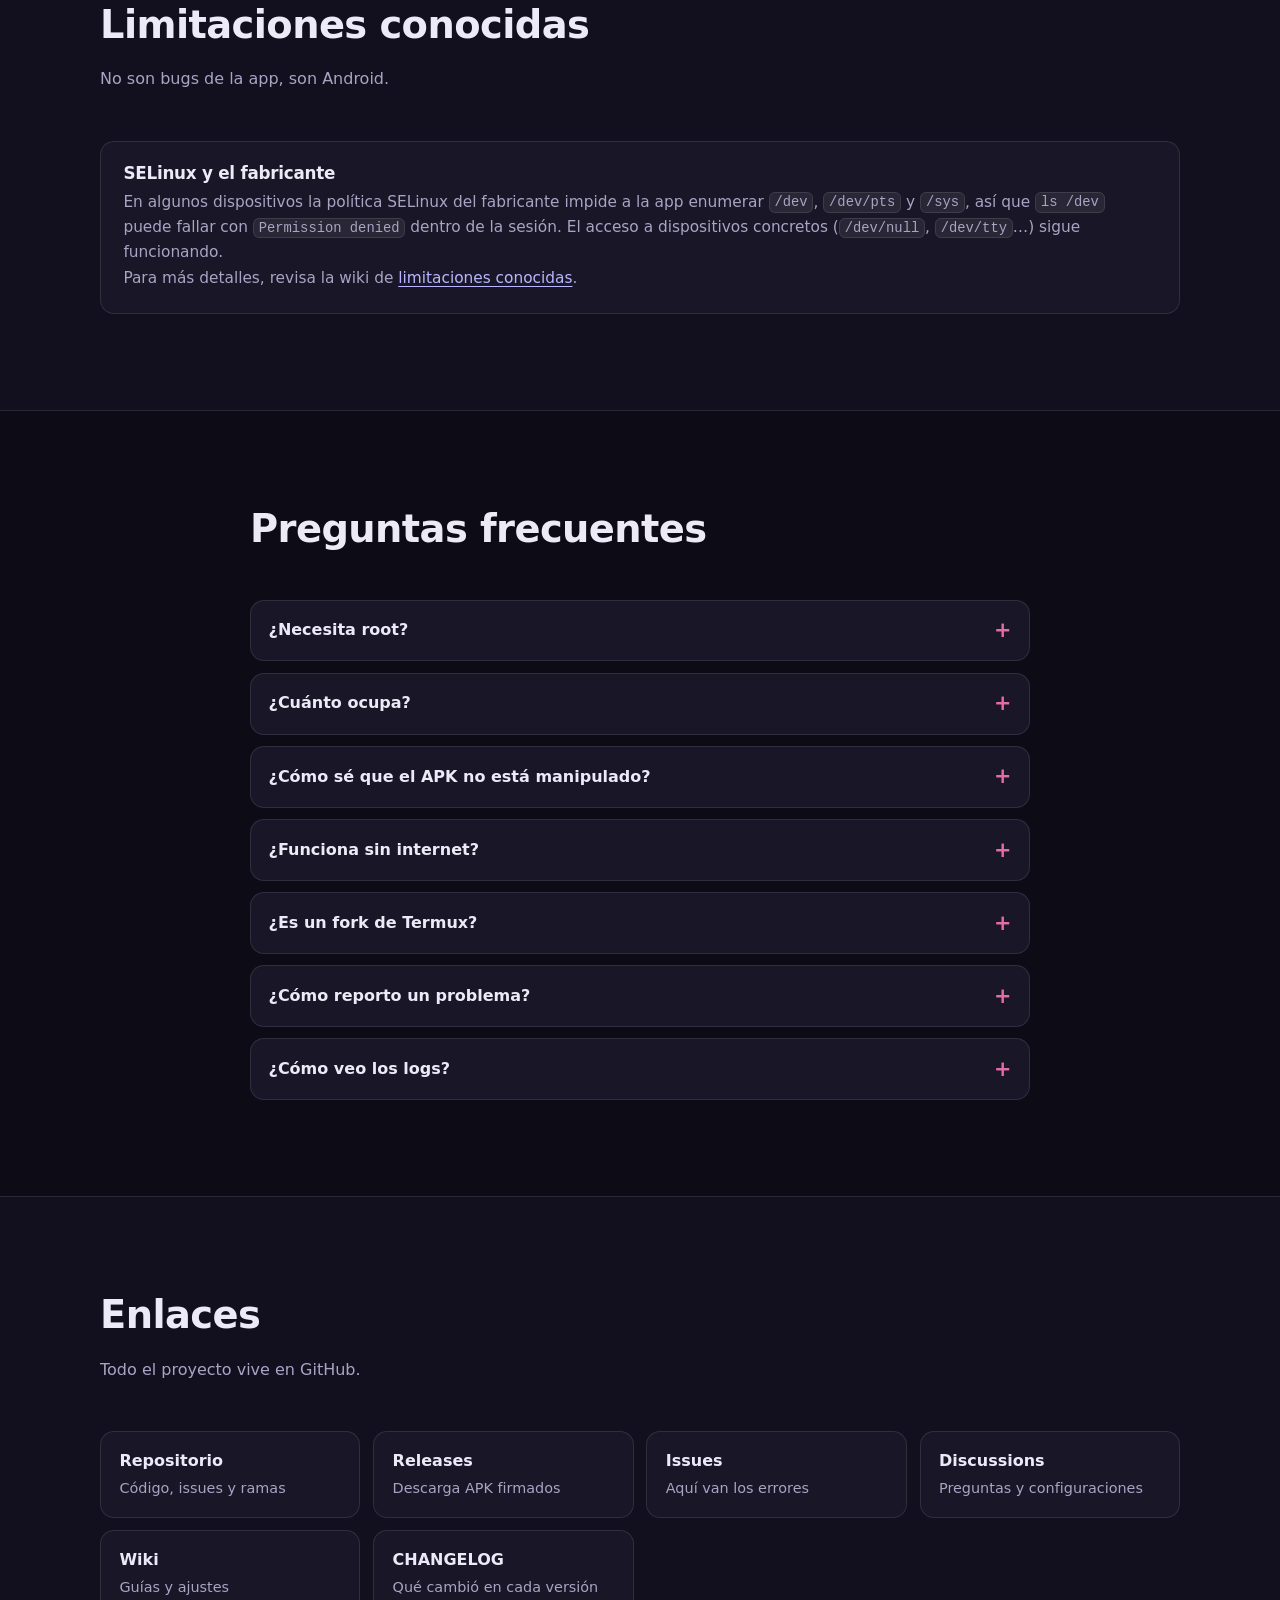
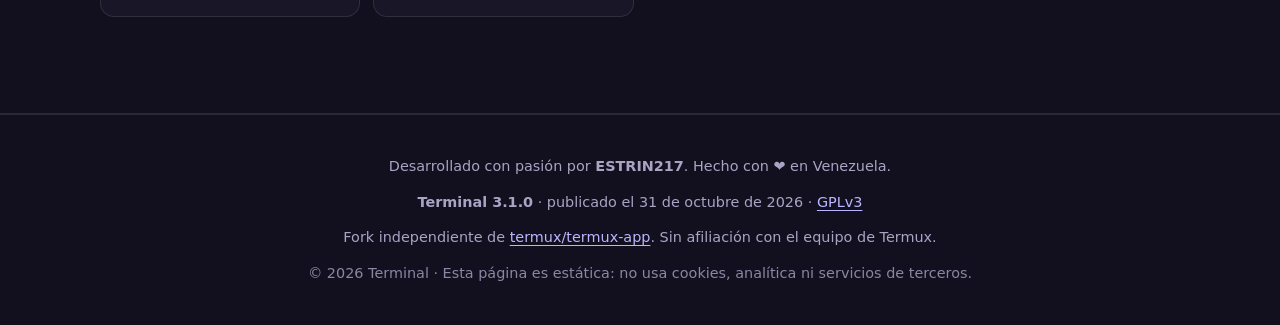
==== commit 1059a682: "Changed: actualiza para la release" ====
--- a/public/index.html
+++ b/public/index.html
@@ -3,7 +3,7 @@
 <head>
     <meta charset="utf-8">
     <meta name="viewport" content="width=device-width, initial-scale=1">
-    <title>Terminal 3.0.0 — Un Debian real en el bolsillo, sin root</title>
+    <title>Terminal 3.1.0 — Un Debian real en el bolsillo, sin root</title>
     <meta name="description" content="Terminal es una app de Android con emulador de terminal y un entorno Debian completo vía proot, sin root. UI en Jetpack Compose, gestor de archivos, fuentes e imágenes en la terminal.">
     <meta name="theme-color" content="#15122a">
     <meta name="color-scheme" content="dark">
@@ -13,7 +13,7 @@
     <meta property="og:type" content="website">
     <meta property="og:site_name" content="Terminal">
     <meta property="og:url" content="https://terminal-gnulinux.web.app/">
-    <meta property="og:title" content="Terminal 3.0.0 — Un Debian real en el bolsillo">
+    <meta property="og:title" content="Terminal 3.1.0 — Un Debian real en el bolsillo">
     <meta property="og:description" content="Terminal + entorno Linux Debian vía proot en Android. Sin root, con interfaz Jetpack Compose.">
     <!-- Imagen social servida por el propio sitio. Si el dominio cambia, hay que
          cambiar a la vez og:url, og:image y el canonical de abajo. -->
@@ -46,7 +46,7 @@
                     <li><a href="#descargas">Descargas</a></li>
                     <li><a href="#faq">Preguntas</a></li>
                     <li>
-                        <a class="btn btn-primary btn-sm" href="https://github.com/ESTRIN217/Terminal/releases/download/v3.0.0/terminal_3.0.0_universal.apk">
+                        <a class="btn btn-primary btn-sm" href="https://github.com/ESTRIN217/Terminal/releases/download/v3.1.0/terminal_3.1.0_universal.apk">
                             Descargar APK
                         </a>
                     </li>
@@ -68,8 +68,8 @@
                     </p>
 
                     <div class="cta-row">
-                        <a class="btn btn-primary" href="https://github.com/ESTRIN217/Terminal/releases/download/v3.0.0/terminal_3.0.0_universal.apk">
-                            Descargar <span data-site="version">3.0.0</span> <span class="btn-note">APK · <span data-site="apk-size">16 MB</span></span>
+                        <a class="btn btn-primary" href="https://github.com/ESTRIN217/Terminal/releases/download/v3.1.0/terminal_3.1.0_universal.apk">
+                            Descargar <span data-site="version">3.1.0</span> <span class="btn-note">APK · <span data-site="apk-size">104 MB</span></span>
                         </a>
                         <a class="btn btn-ghost" href="https://github.com/ESTRIN217/Terminal">Ver en GitHub</a>
                     </div>
@@ -82,7 +82,7 @@
                     </ul>
 
                     <p class="hero-foot">
-                        Publicado el <span data-site="published">26 de octubre de 2026</span>
+                        Publicado el <span data-site="published">31 de octubre de 2026</span>
                     </p>
                 </div>
 
@@ -214,8 +214,8 @@
                         <li>
                             <h3>Descarga el APK</h3>
                             <p>
-                                Instala <code>terminal_3.0.0_universal.apk</code> (~<span data-site="apk-size">16 MB</span>) desde la
-                                <a href="https://github.com/ESTRIN217/Terminal/releases/tag/v3.0.0">sección Assets de la v3.0.0</a>.
+                                Instala <code>terminal_3.1.0_universal.apk</code> (~<span data-site="apk-size">104 MB</span>) desde la
+                                <a href="https://github.com/ESTRIN217/Terminal/releases/tag/v3.1.0">sección Assets de la v3.1.0</a>.
                             </p>
                         </li>
                         <li>
@@ -272,17 +272,17 @@
                             tienes es exactamente el que publicó el proyecto. Interesa sobre todo
                             si lo has descargado de un espejo, de un foro o de Telegram.
                         </p>
-                        <p class="panel-lead">Suma SHA-256 de <code>terminal_3.0.0_universal.apk</code>:</p>
-                        <pre class="hash"><code id="sha-apk" data-site="sha256">92d029b645bb0eb59fce968b33879ed398240fb23fd61e5dd9f9ac84c8209ddd</code></pre>
+                        <p class="panel-lead">Suma SHA-256 de <code>terminal_3.1.0_universal.apk</code>:</p>
+                        <pre class="hash"><code id="sha-apk" data-site="sha256">1f0c7123998011bc7afe7c875db904b985f1d8a34734f13636a2d1464d7ea618</code></pre>
                         <button class="btn btn-ghost btn-sm" type="button" data-copy-target="sha-apk">
                             Copiar hash
                         </button>
                         <p class="hint" role="status" aria-live="polite" data-copy-status></p>
                         <p class="verify-note">
                             La lista completa está en
-                            <a href="https://github.com/ESTRIN217/Terminal/releases/download/v3.0.0/terminal_3.0.0_sha256sums">terminal_3.0.0_sha256sums</a>,
+                            <a href="https://github.com/ESTRIN217/Terminal/releases/download/v3.1.0/terminal_3.1.0_sha256sums">terminal_3.1.0_sha256sums</a>,
                             junto a la APK en la
-                            <a href="https://github.com/ESTRIN217/Terminal/releases/tag/v3.0.0">release v3.0.0</a>.
+                            <a href="https://github.com/ESTRIN217/Terminal/releases/tag/v3.1.0">release v3.1.0</a>.
                         </p>
                     </div>
                 </details>
@@ -293,7 +293,7 @@
                         Cada release de GitHub adjunta también los APK de <strong>debug</strong> que
                         compila la CI, firmados con una clave de prueba <strong>no oficial</strong>:
                         son para pruebas, no son distribuibles. Instala solo
-                        <code>terminal_3.0.0_universal.apk</code>, firmado con la clave de release
+                        <code>terminal_3.1.0_universal.apk</code>, firmado con la clave de release
                         del proyecto.
                     </p>
                     <p>
@@ -340,7 +340,7 @@
                     </details>
                     <details>
                         <summary>¿Cuánto ocupa?</summary>
-                        <p>El APK ronda los <span data-site="apk-size">16 MB</span>. El rootfs de Debian son unos ~50 MB comprimidos y se descarga la primera vez que abres la app.</p>
+                        <p>El APK ronda los <span data-site="apk-size">104 MB</span>. El rootfs de Debian son unos ~50 MB comprimidos y se descarga la primera vez que abres la app.</p>
                     </details>
                     <details>
                         <summary>¿Cómo sé que el APK no está manipulado?</summary>
@@ -419,7 +419,7 @@
         <div class="wrap footer__inner">
           <p>Desarrollado con pasión por <strong>ESTRIN217</strong>. Hecho con ❤️ en Venezuela.</p>
             <p>
-                <strong>Terminal 3.0.0</strong> · publicado el <span data-site="published">26 de octubre de 2026</span> ·
+                <strong>Terminal 3.1.0</strong> · publicado el <span data-site="published">31 de octubre de 2026</span> ·
                 <a href="https://www.gnu.org/licenses/gpl-3.0.html">GPLv3</a>
             </p>
             <p class="muted">
@@ -440,9 +440,9 @@
         "operatingSystem": "Android 7.0 o superior (arm64-v8a)",
         "applicationSubCategory": "Terminal",
         "description": "Emulador de terminal para Android con un entorno Debian completo vía proot, sin root.",
-        "softwareVersion": "3.0.0",
+        "softwareVersion": "3.1.0",
         "license": "https://www.gnu.org/licenses/gpl-3.0.html",
-        "downloadUrl": "https://github.com/ESTRIN217/Terminal/releases/download/v3.0.0/terminal_3.0.0_universal.apk",
+        "downloadUrl": "https://github.com/ESTRIN217/Terminal/releases/download/v3.1.0/terminal_3.1.0_universal.apk",
         "codeRepository": "https://github.com/ESTRIN217/Terminal"
     }
     </script>
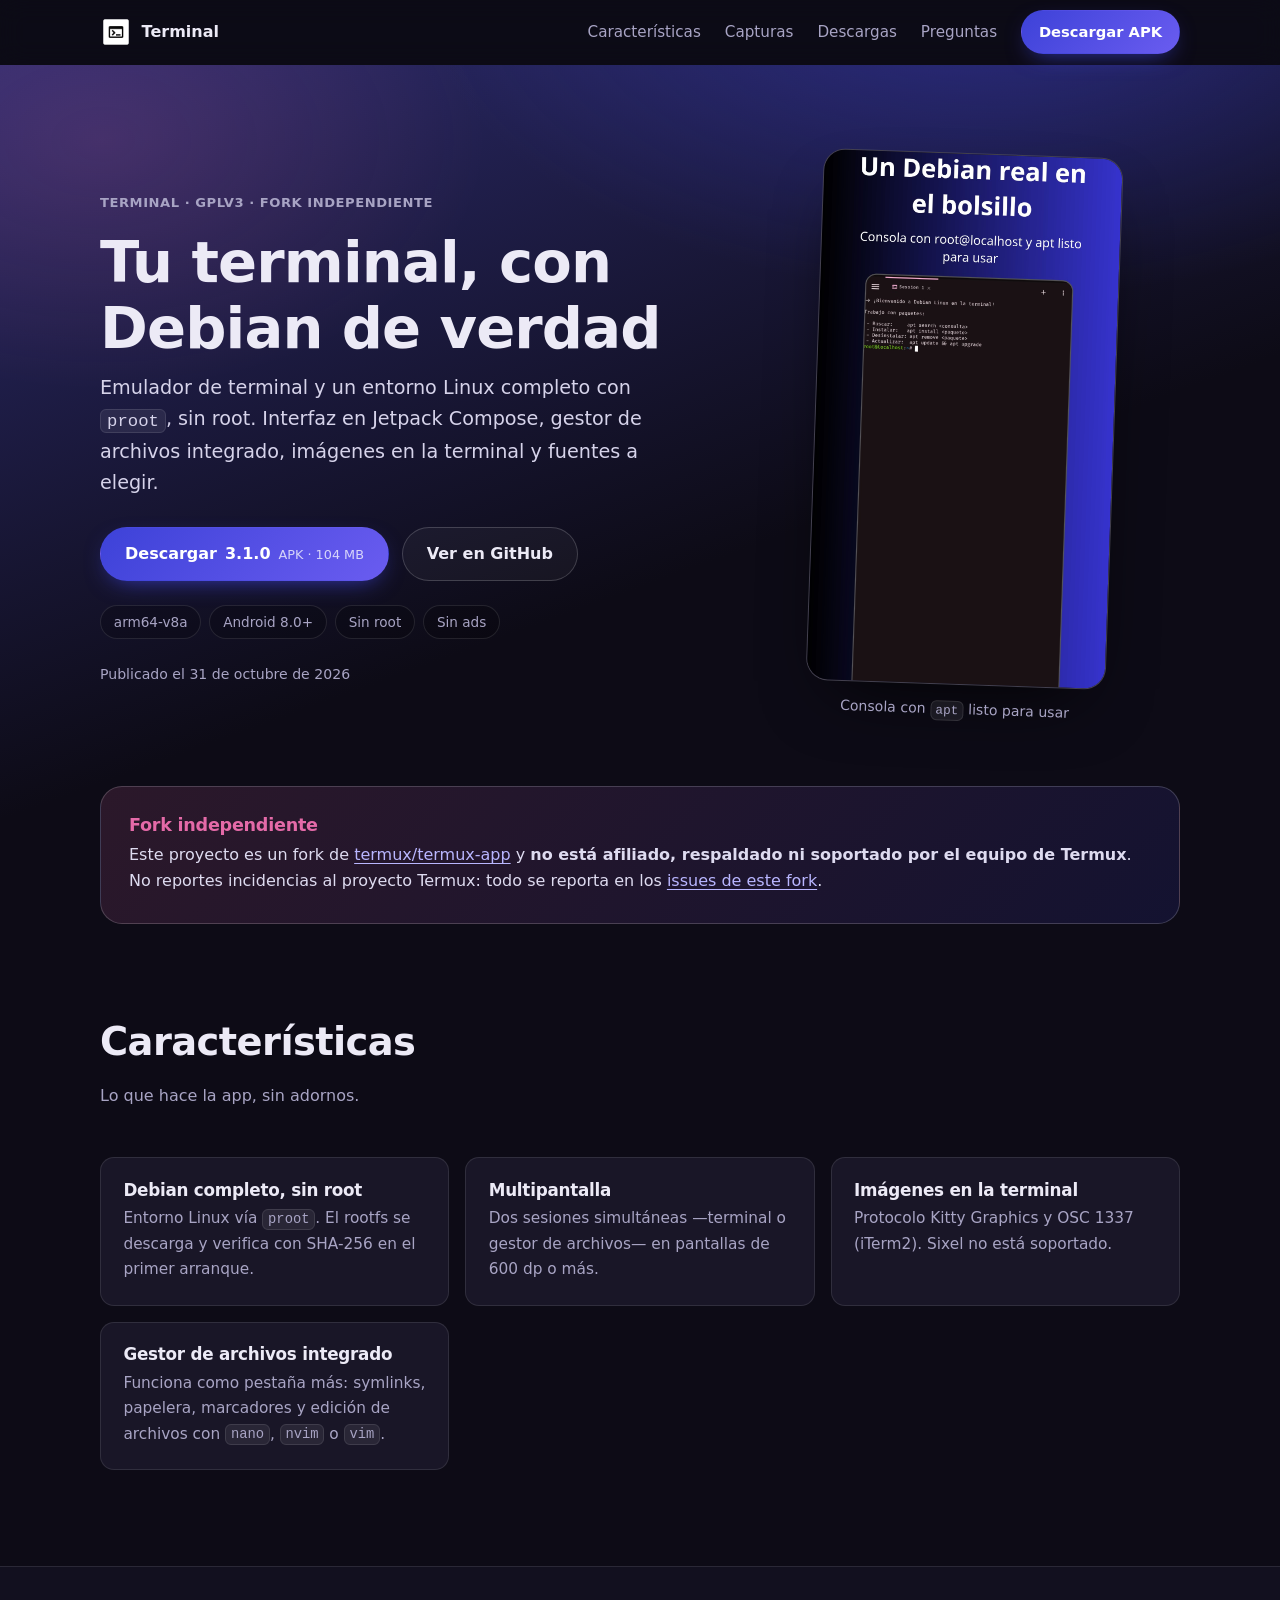
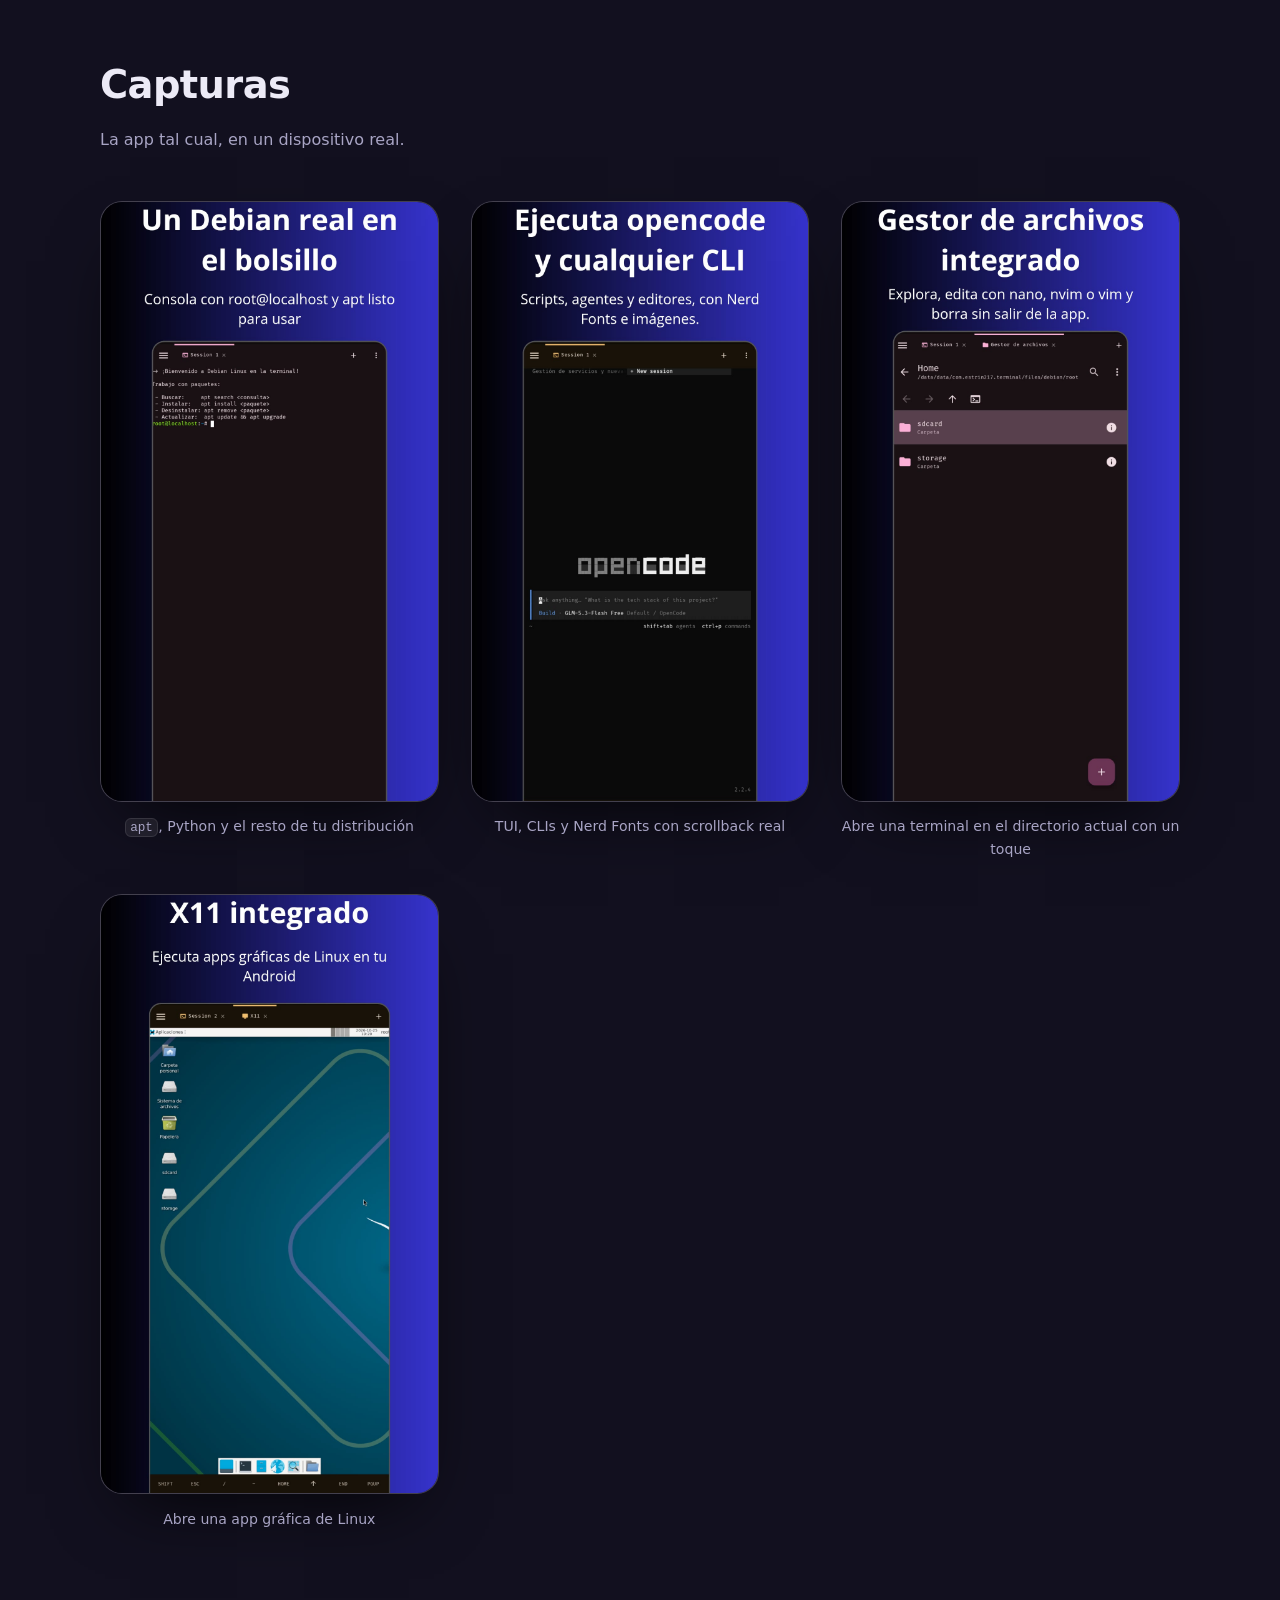
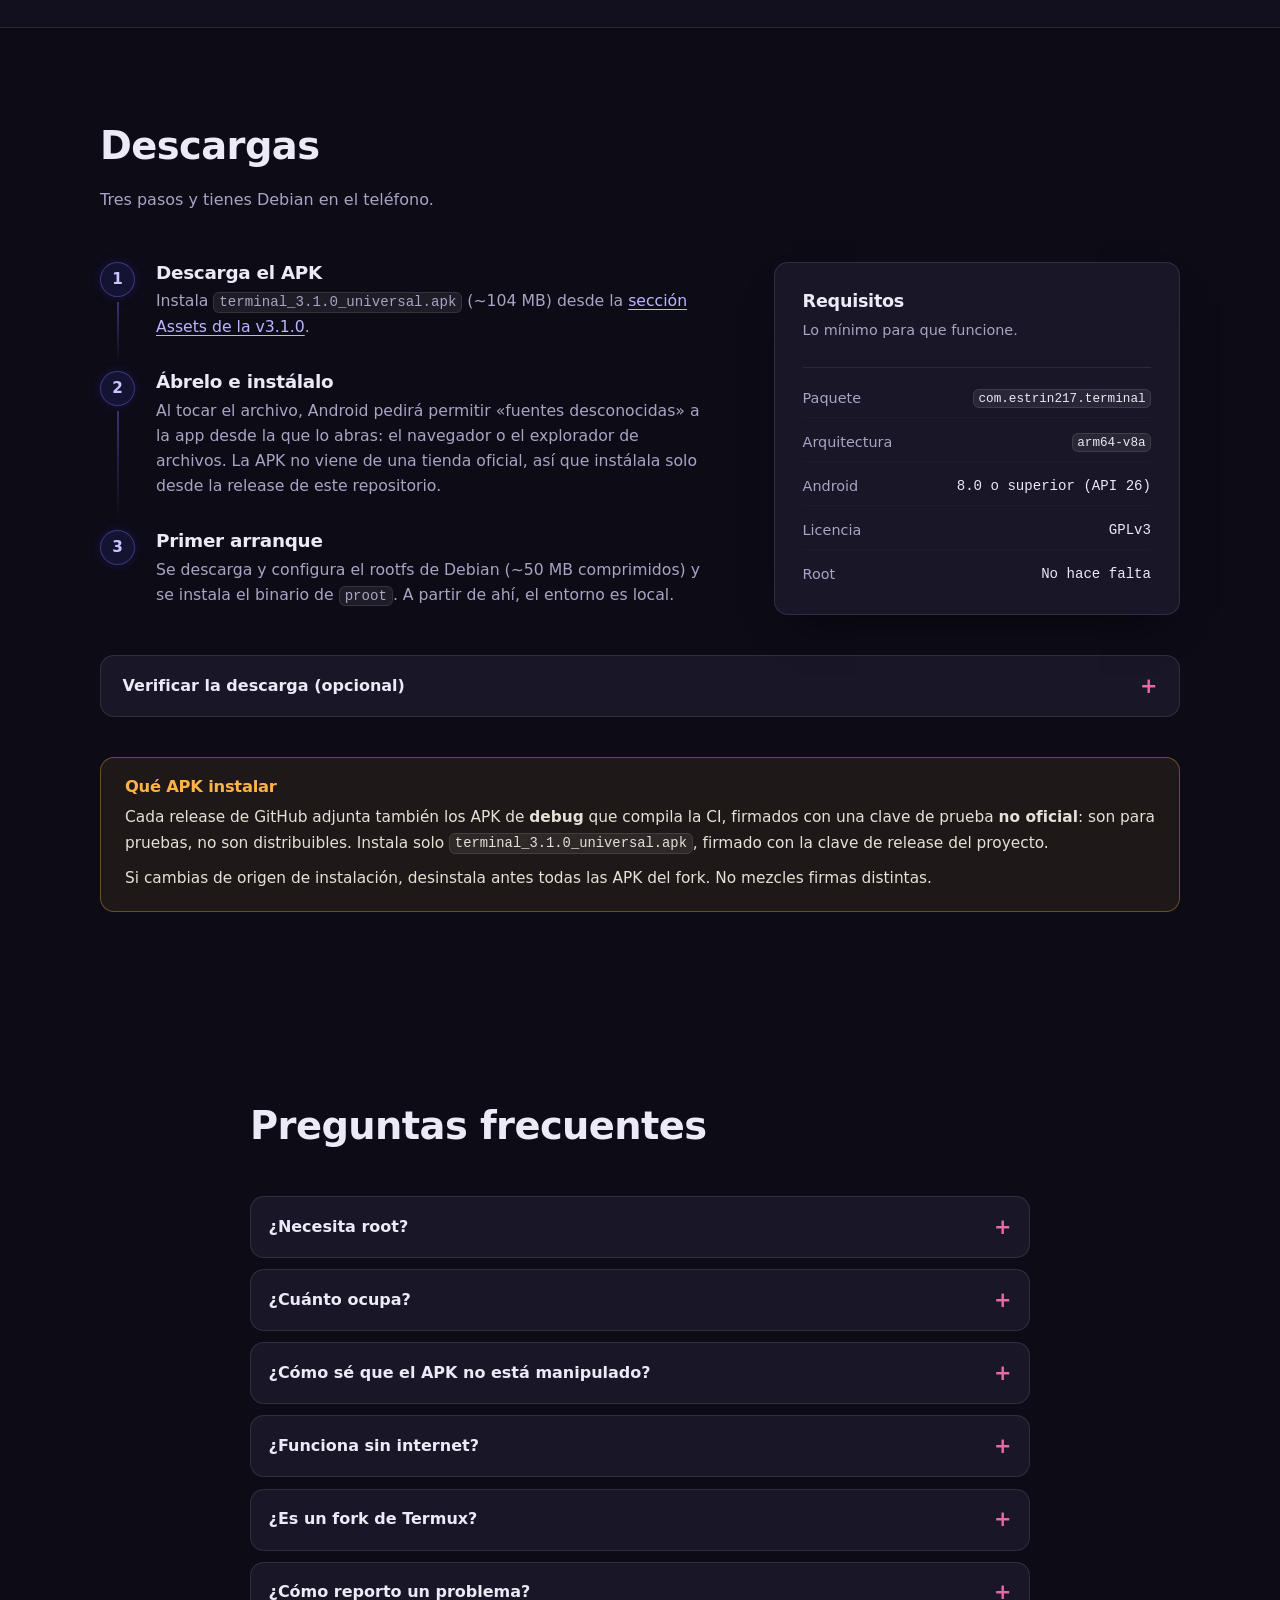
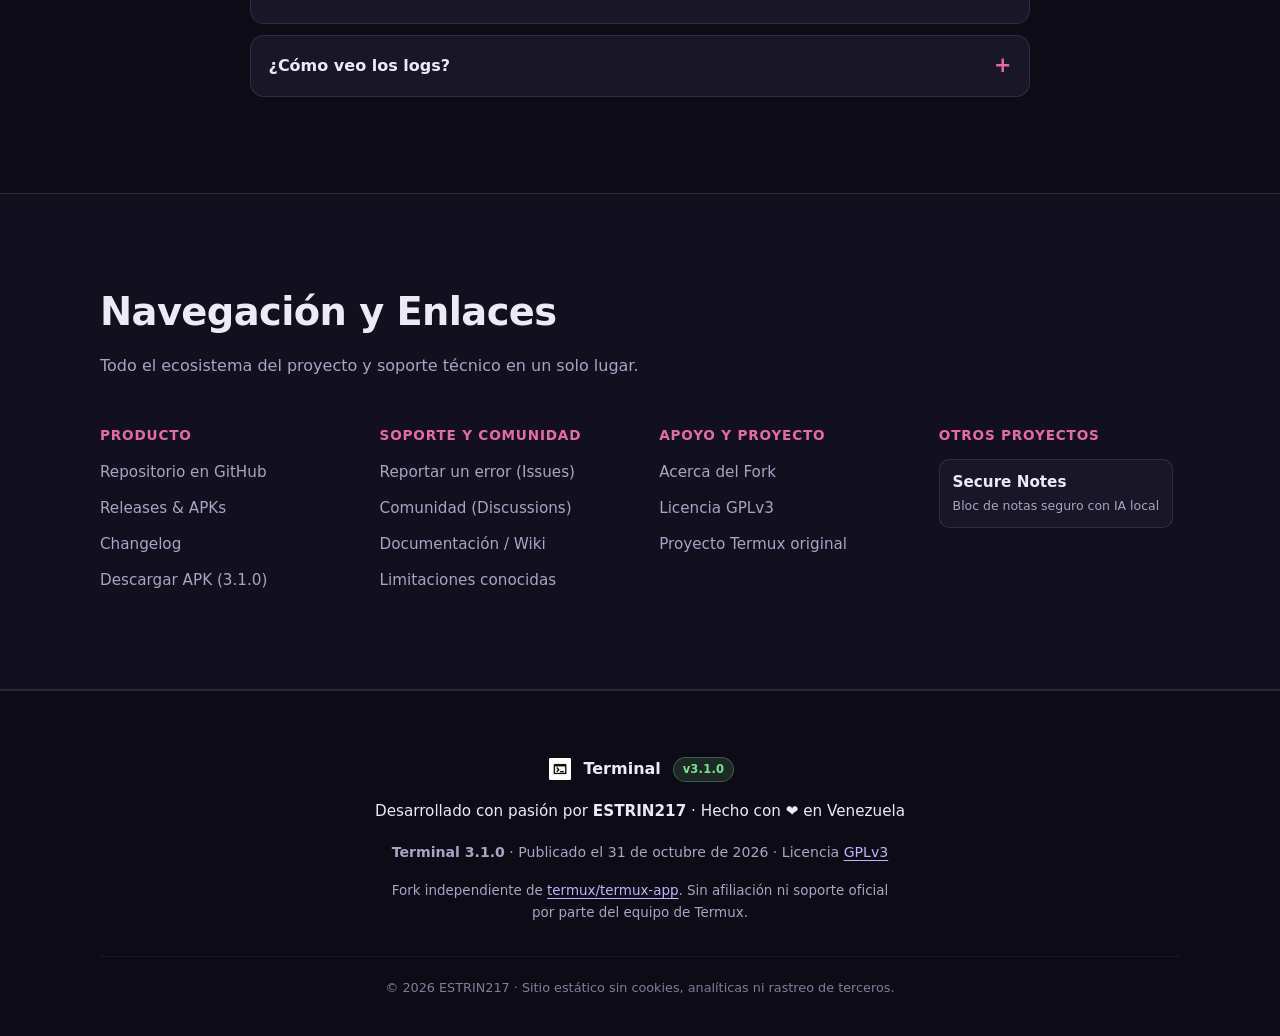
==== commit 9dbefb9c: "Changed: sitio — footer de 4 columnas, cards y FAQ rehechas, Android 8.0 (API 26), minSdk 24→26 en m" ====
--- a/public/index.html
+++ b/public/index.html
@@ -1,443 +1,441 @@
 <!DOCTYPE html>
 <html lang="es">
+
 <head>
-    <meta charset="utf-8">
-    <meta name="viewport" content="width=device-width, initial-scale=1">
-    <title>Terminal 3.1.0 — Un Debian real en el bolsillo, sin root</title>
-    <meta name="description" content="Terminal es una app de Android con emulador de terminal y un entorno Debian completo vía proot, sin root. UI en Jetpack Compose, gestor de archivos, fuentes e imágenes en la terminal.">
-    <meta name="theme-color" content="#15122a">
-    <meta name="color-scheme" content="dark">
-    <link rel="icon" href="img/icon-192.png" type="image/png">
-    <link rel="apple-touch-icon" href="img/icon-192.png">
-
-    <meta property="og:type" content="website">
-    <meta property="og:site_name" content="Terminal">
-    <meta property="og:url" content="https://terminal-gnulinux.web.app/">
-    <meta property="og:title" content="Terminal 3.1.0 — Un Debian real en el bolsillo">
-    <meta property="og:description" content="Terminal + entorno Linux Debian vía proot en Android. Sin root, con interfaz Jetpack Compose.">
-    <!-- Imagen social servida por el propio sitio. Si el dominio cambia, hay que
+  <meta charset="utf-8">
+  <meta name="viewport" content="width=device-width, initial-scale=1">
+  <title>Terminal 3.1.0 — Un Debian real en el bolsillo, sin root</title>
+  <meta name="description"
+    content="Terminal es una app de Android con emulador de terminal y un entorno Debian completo vía proot, sin root. UI en Jetpack Compose, gestor de archivos, fuentes e imágenes en la terminal.">
+  <meta name="theme-color" content="#15122a">
+  <meta name="color-scheme" content="dark">
+  <link rel="icon" href="img/icon-192.png" type="image/png">
+  <link rel="apple-touch-icon" href="img/icon-192.png">
+
+  <meta property="og:type" content="website">
+  <meta property="og:site_name" content="Terminal">
+  <meta property="og:url" content="https://terminal-gnulinux.web.app/">
+  <meta property="og:title" content="Terminal 3.1.0 — Un Debian real en el bolsillo">
+  <meta property="og:description"
+    content="Terminal + entorno Linux Debian vía proot en Android. Sin root, con interfaz Jetpack Compose.">
+  <!-- Imagen social servida por el propio sitio. Si el dominio cambia, hay que
          cambiar a la vez og:url, og:image y el canonical de abajo. -->
-    <meta property="og:image" content="https://terminal-gnulinux.web.app/img/banner.jpg">
-    <meta property="og:image:alt" content="Banner de Terminal: emulador de terminal con entorno Debian completo en Android sin root">
-    <meta name="twitter:card" content="summary_large_image">
-
-    <link rel="canonical" href="https://terminal-gnulinux.web.app/">
-    <link rel="stylesheet" href="styles.css">
+  <meta property="og:image" content="https://terminal-gnulinux.web.app/img/banner.jpg">
+  <meta property="og:image:alt"
+    content="Banner de Terminal: emulador de terminal con entorno Debian completo en Android sin root">
+  <meta name="twitter:card" content="summary_large_image">
+
+  <link rel="canonical" href="https://terminal-gnulinux.web.app/">
+  <link rel="stylesheet" href="styles.css">
 </head>
+
 <body>
-    <a class="skip-link" href="#contenido">Saltar al contenido</a>
-
-    <header class="site-header" id="top">
-        <div class="wrap header-inner">
-            <a class="brand" href="#top">
-                <img class="brand-icon" src="img/icon-192.png" alt="" width="32" height="32">
-                <span class="brand-name">Terminal</span>
+  <a class="skip-link" href="#contenido">Saltar al contenido</a>
+
+  <header class="site-header" id="top">
+    <div class="wrap header-inner">
+      <a class="brand" href="#top">
+        <img class="brand-icon" src="img/icon-192.png" alt="" width="32" height="32">
+        <span class="brand-name">Terminal</span>
+      </a>
+
+      <button class="nav-toggle" type="button" aria-expanded="false" aria-controls="nav-principal">
+        <span class="nav-toggle-bars" aria-hidden="true"></span>
+        Menú
+      </button>
+
+      <nav class="site-nav" id="nav-principal" aria-label="Principal">
+        <ul>
+          <li><a href="#caracteristicas">Características</a></li>
+          <li><a href="#capturas">Capturas</a></li>
+          <li><a href="#descargas">Descargas</a></li>
+          <li><a href="#faq">Preguntas</a></li>
+          <li>
+            <a class="btn btn-primary btn-sm"
+              href="https://github.com/ESTRIN217/Terminal/releases/download/v3.1.0/terminal_3.1.0_universal.apk">
+              Descargar APK
             </a>
-
-            <button class="nav-toggle" type="button" aria-expanded="false" aria-controls="nav-principal">
-                <span class="nav-toggle-bars" aria-hidden="true"></span>
-                Menú
+          </li>
+        </ul>
+      </nav>
+    </div>
+  </header>
+
+  <main id="contenido">
+    <section class="hero">
+      <div class="wrap hero-inner">
+        <div class="hero-copy">
+          <p class="eyebrow">Terminal · GPLv3 · fork independiente</p>
+          <h1>Tu terminal, con Debian de verdad</h1>
+          <p class="lead">
+            Emulador de terminal y un entorno Linux completo con <code>proot</code>,
+            sin root. Interfaz en Jetpack Compose, gestor de archivos integrado,
+            imágenes en la terminal y fuentes a elegir.
+          </p>
+
+          <div class="cta-row">
+            <a class="btn btn-primary"
+              href="https://github.com/ESTRIN217/Terminal/releases/download/v3.1.0/terminal_3.1.0_universal.apk">
+              Descargar <span data-site="version">3.1.0</span> <span class="btn-note">APK · <span
+                  data-site="apk-size">104 MB</span></span>
+            </a>
+            <a class="btn btn-ghost" href="https://github.com/ESTRIN217/Terminal">Ver en GitHub</a>
+          </div>
+
+          <ul class="chips" aria-label="Requisitos resumidos">
+            <li>arm64-v8a</li>
+            <li>Android 8.0+</li>
+            <li>Sin root</li>
+            <li>Sin ads</li>
+          </ul>
+
+          <p class="hero-foot">
+            Publicado el <span data-site="published">31 de octubre de 2026</span>
+          </p>
+        </div>
+
+        <div class="hero-shot">
+          <figure class="phone">
+            <img src="img/captura-terminal.jpg" width="1080" height="1920" loading="eager" decoding="async"
+              alt="Consola de Terminal con el mensaje de bienvenida a Debian Linux, el cheat sheet de apt y el prompt root@localhost">
+            <figcaption>Consola con <code>apt</code> listo para usar</figcaption>
+          </figure>
+        </div>
+      </div>
+    </section>
+
+    <section class="wrap">
+      <aside class="notice" aria-labelledby="aviso-titulo">
+        <h2 id="aviso-titulo">Fork independiente</h2>
+        <p>
+          Este proyecto es un fork de
+          <a href="https://github.com/termux/termux-app">termux/termux-app</a> y
+          <strong>no está afiliado, respaldado ni soportado por el equipo de Termux</strong>.
+          No reportes incidencias al proyecto Termux:
+          todo se reporta en los
+          <a href="https://github.com/ESTRIN217/Terminal/issues">issues de este fork</a>.
+        </p>
+      </aside>
+    </section>
+    <section class="section" id="caracteristicas">
+      <div class="wrap">
+        <header class="section-head">
+          <h2>Características</h2>
+          <p>Lo que hace la app, sin adornos.</p>
+        </header>
+
+        <ul class="grid grid-3">
+          <li class="card">
+            <h3>Debian completo, sin root</h3>
+            <p>Entorno Linux vía <code>proot</code>. El rootfs se descarga y verifica con SHA-256 en el primer arranque.
+            </p>
+          </li>
+          <li class="card">
+            <h3>Multipantalla</h3>
+            <p>Dos sesiones simultáneas —terminal o gestor de archivos— en pantallas de 600 dp o más.</p>
+          </li>
+          <li class="card">
+            <h3>Imágenes en la terminal</h3>
+            <p>Protocolo Kitty Graphics y OSC 1337 (iTerm2). Sixel no está soportado.</p>
+          </li>
+          <li class="card">
+            <h3>Gestor de archivos integrado</h3>
+            <p>Funciona como pestaña más: symlinks, papelera, marcadores y edición de archivos con <code>nano</code>,
+              <code>nvim</code> o <code>vim</code>.</p>
+          </li>
+        </ul>
+      </div>
+    </section>
+    <section class="section section-alt" id="capturas">
+      <div class="wrap">
+        <header class="section-head">
+          <h2>Capturas</h2>
+          <p>La app tal cual, en un dispositivo real.</p>
+        </header>
+
+        <div class="gallery">
+          <figure class="phone">
+            <img src="img/captura-terminal.jpg" width="1080" height="1920" loading="lazy" decoding="async"
+              alt="Consola de Terminal con el mensaje de bienvenida a Debian Linux y el cheat sheet de apt">
+            <figcaption><code>apt</code>, Python y el resto de tu distribución</figcaption>
+          </figure>
+          <figure class="phone">
+            <img src="img/captura-cli.jpg" width="1080" height="1920" loading="lazy" decoding="async"
+              alt="Ejecutando opencode, un agente de IA, dentro de la terminal de Terminal">
+            <figcaption>TUI, CLIs y Nerd Fonts con scrollback real</figcaption>
+          </figure>
+          <figure class="phone">
+            <img src="img/captura-archivos.jpg" width="1080" height="1920" loading="lazy" decoding="async"
+              alt="Pestaña del gestor de archivos de Terminal mostrando la carpeta Home con sdcard y storage">
+            <figcaption>Abre una terminal en el directorio actual con un toque</figcaption>
+          </figure>
+          <figure class="phone">
+            <img src="img/captura-x11.jpg" width="1080" height="1920" loading="lazy" decoding="async"
+              alt="Pestaña x11 de Terminal mostrando el entorno de escritorio XFCE4">
+            <figcaption>Abre una app gráfica de Linux</figcaption>
+          </figure>
+        </div>
+      </div>
+    </section>
+
+    <section class="section" id="descargas">
+      <div class="wrap">
+        <header class="section-head">
+          <h2>Descargas</h2>
+          <p>Tres pasos y tienes Debian en el teléfono.</p>
+        </header>
+
+        <div class="split">
+          <ol class="steps">
+            <li>
+              <h3>Descarga el APK</h3>
+              <p>
+                Instala <code>terminal_3.1.0_universal.apk</code> (~<span data-site="apk-size">104 MB</span>) desde la
+                <a href="https://github.com/ESTRIN217/Terminal/releases/tag/v3.1.0">sección Assets de la v3.1.0</a>.
+              </p>
+            </li>
+            <li>
+              <h3>Ábrelo e instálalo</h3>
+              <p>
+                Al tocar el archivo, Android pedirá permitir «fuentes desconocidas»
+                a la app desde la que lo abras: el navegador o el explorador de
+                archivos. La APK no viene de una tienda oficial, así que instálala
+                solo desde la release de este repositorio.
+              </p>
+            </li>
+            <li>
+              <h3>Primer arranque</h3>
+              <p>Se descarga y configura el rootfs de Debian (~50 MB comprimidos) y se instala el binario de
+                <code>proot</code>. A partir de ahí, el entorno es local.</p>
+            </li>
+          </ol>
+
+          <aside class="panel" aria-labelledby="requisitos-titulo">
+            <h3 id="requisitos-titulo">Requisitos</h3>
+            <p class="panel-lead">Lo mínimo para que funcione.</p>
+
+            <dl class="specs">
+              <div>
+                <dt>Paquete</dt>
+                <dd><code>com.estrin217.terminal</code></dd>
+              </div>
+              <div>
+                <dt>Arquitectura</dt>
+                <dd><code>arm64-v8a</code></dd>
+              </div>
+              <div>
+                <dt>Android</dt>
+                <dd>8.0 o superior (API 26)</dd>
+              </div>
+              <div>
+                <dt>Licencia</dt>
+                <dd>GPLv3</dd>
+              </div>
+              <div>
+                <dt>Root</dt>
+                <dd>No hace falta</dd>
+              </div>
+            </dl>
+          </aside>
+        </div>
+
+        <details class="verify">
+          <summary>Verificar la descarga (opcional)</summary>
+          <div class="verify-body">
+            <p>
+              Para instalar no hace falta: Android ya comprueba la firma del APK al
+              instalarlo y rechaza el archivo si alguien lo ha modificado. La suma
+              SHA-256 sirve para otra cosa más concreta — confirmar que el fichero que
+              tienes es exactamente el que publicó el proyecto. Interesa sobre todo
+              si lo has descargado de un espejo, de un foro o de Telegram.
+            </p>
+            <p class="panel-lead">Suma SHA-256 de <code>terminal_3.1.0_universal.apk</code>:</p>
+            <pre class="hash"><code id="sha-apk"
+                data-site="sha256">1f0c7123998011bc7afe7c875db904b985f1d8a34734f13636a2d1464d7ea618</code></pre>
+            <button class="btn btn-ghost btn-sm" type="button" data-copy-target="sha-apk">
+              Copiar hash
             </button>
-
-            <nav class="site-nav" id="nav-principal" aria-label="Principal">
-                <ul>
-                    <li><a href="#caracteristicas">Características</a></li>
-                    <li><a href="#capturas">Capturas</a></li>
-                    <li><a href="#descargas">Descargas</a></li>
-                    <li><a href="#faq">Preguntas</a></li>
-                    <li>
-                        <a class="btn btn-primary btn-sm" href="https://github.com/ESTRIN217/Terminal/releases/download/v3.1.0/terminal_3.1.0_universal.apk">
-                            Descargar APK
-                        </a>
-                    </li>
-                </ul>
-            </nav>
-        </div>
-    </header>
-
-    <main id="contenido">
-        <section class="hero">
-            <div class="wrap hero-inner">
-                <div class="hero-copy">
-                    <p class="eyebrow">Terminal · GPLv3 · fork independiente</p>
-                    <h1>Tu terminal, con Debian de verdad</h1>
-                    <p class="lead">
-                        Emulador de terminal y un entorno Linux completo con <code>proot</code>,
-                        sin root. Interfaz en Jetpack Compose, gestor de archivos integrado,
-                        imágenes en la terminal y fuentes a elegir.
-                    </p>
-
-                    <div class="cta-row">
-                        <a class="btn btn-primary" href="https://github.com/ESTRIN217/Terminal/releases/download/v3.1.0/terminal_3.1.0_universal.apk">
-                            Descargar <span data-site="version">3.1.0</span> <span class="btn-note">APK · <span data-site="apk-size">104 MB</span></span>
-                        </a>
-                        <a class="btn btn-ghost" href="https://github.com/ESTRIN217/Terminal">Ver en GitHub</a>
-                    </div>
-
-                    <ul class="chips" aria-label="Requisitos resumidos">
-                        <li>arm64-v8a</li>
-                        <li>Android 7.0+</li>
-                        <li>Sin root</li>
-                        <li>Sin ads</li>
-                    </ul>
-
-                    <p class="hero-foot">
-                        Publicado el <span data-site="published">31 de octubre de 2026</span>
-                    </p>
-                </div>
-
-                <div class="hero-shot">
-                    <figure class="phone">
-                        <img src="img/captura-terminal.jpg" width="1080" height="1920" loading="eager" decoding="async"
-                             alt="Consola de Terminal con el mensaje de bienvenida a Debian Linux, el cheat sheet de apt y el prompt root@localhost">
-                        <figcaption>Consola con <code>apt</code> listo para usar</figcaption>
-                    </figure>
-                </div>
-            </div>
-        </section>
-
-        <section class="wrap">
-            <aside class="notice" aria-labelledby="aviso-titulo">
-                <h2 id="aviso-titulo">Fork independiente</h2>
-                <p>
-                    Este proyecto es un fork de
-                    <a href="https://github.com/termux/termux-app">termux/termux-app</a> y
-                    <strong>no está afiliado, respaldado ni soportado por el equipo de Termux</strong>.
-                    No reportes incidencias al proyecto Termux ni uses sus canales de soporte o donación:
-                    todo se reporta en los
-                    <a href="https://github.com/ESTRIN217/Terminal/issues">issues de este fork</a>.
-                </p>
-            </aside>
-        </section>
-
-        <section class="section" id="caracteristicas">
-            <div class="wrap">
-                <header class="section-head">
-                    <h2>Características</h2>
-                    <p>Lo que hace la app, sin adornos.</p>
-                </header>
-
-                <ul class="grid grid-3">
-                    <li class="card">
-                        <h3>Debian completo, sin root</h3>
-                        <p>Entorno Linux vía <code>proot</code>. El rootfs se descarga y verifica con SHA-256 en el primer arranque.</p>
-                    </li>
-                    <li class="card">
-                        <h3>Renderer nativo en Compose</h3>
-                        <p>El terminal se dibuja sobre un <code>Canvas</code> de Compose, con selección de texto nativa, handles arrastrables, pinch-zoom e inercia de scroll. Tras el flag <code>native_compose_renderer</code> (Ajustes → Experimental).</p>
-                    </li>
-                    <li class="card">
-                        <h3>Multipantalla</h3>
-                        <p>Dos sesiones simultáneas —terminal o gestor de archivos— en pantallas de 600 dp o más.</p>
-                    </li>
-                    <li class="card">
-                        <h3>Tipografía a elegir</h3>
-                        <p>Fira Code, Cascadia Code, JetBrains Mono, D2 Coding, Hack o tu propia fuente (<code>~/.termux/font.ttf</code>), todas con Nerd Fonts v3.5.1 y ligaduras opcionales.</p>
-                    </li>
-                    <li class="card">
-                        <h3>Color de 24 bits</h3>
-                        <p>Esquemas personalizados desde <code>~/.termux/colors.properties</code>.</p>
-                    </li>
-                    <li class="card">
-                        <h3>Imágenes en la terminal</h3>
-                        <p>Protocolo Kitty Graphics y OSC 1337 (iTerm2). Sixel no está soportado.</p>
-                    </li>
-                    <li class="card">
-                        <h3>Hipervínculos OSC 8</h3>
-                        <p>Se subrayan y se abren con un toque.</p>
-                    </li>
-                    <li class="card">
-                        <h3>Gestor de archivos integrado</h3>
-                        <p>Funciona como pestaña más: symlinks, papelera, marcadores y edición de archivos con <code>nano</code>, <code>nvim</code> o <code>vim</code>.</p>
-                    </li>
-                    <li class="card">
-                        <h3>Teclas extra y macros</h3>
-                        <p>Barra de teclas extra con macros, popup de teclas especiales y los estilos <code>extra-keys-style</code> de Termux.</p>
-                    </li>
-                    <li class="card">
-                        <h3>Refresco a 90/120 Hz</h3>
-                        <p>Con opción de forzar 60 Hz para ahorrar batería.</p>
-                    </li>
-                    <li class="card">
-                        <h3>Atribución por hardware</h3>
-                        <p>Scrollback, parpadeo del cursor y renderer por defecto según la RAM, los núcleos y el tipo de dispositivo.</p>
-                    </li>
-                    <li class="card">
-                        <h3>Privacidad</h3>
-                        <p>Sin telemetría ni anuncios. Todo el entorno vive en el almacenamiento de la app, en tu dispositivo.</p>
-                    </li>
-                </ul>
-            </div>
-        </section>
-
-        <section class="section section-alt" id="capturas">
-            <div class="wrap">
-                <header class="section-head">
-                    <h2>Capturas</h2>
-                    <p>La app tal cual, en un dispositivo real.</p>
-                </header>
-
-                <div class="gallery">
-                    <figure class="phone">
-                        <img src="img/captura-terminal.jpg" width="1080" height="1920" loading="lazy" decoding="async"
-                             alt="Consola de Terminal con el mensaje de bienvenida a Debian Linux y el cheat sheet de apt">
-                        <figcaption><code>apt</code>, Python y el resto de tu distribución</figcaption>
-                    </figure>
-                    <figure class="phone">
-                        <img src="img/captura-cli.jpg" width="1080" height="1920" loading="lazy" decoding="async"
-                             alt="Ejecutando opencode, un agente de IA, dentro de la terminal de Terminal">
-                        <figcaption>TUI, CLIs y Nerd Fonts con scrollback real</figcaption>
-                    </figure>
-                    <figure class="phone">
-                        <img src="img/captura-archivos.jpg" width="1080" height="1920" loading="lazy" decoding="async"
-                             alt="Pestaña del gestor de archivos de Terminal mostrando la carpeta Home con sdcard y storage">
-                        <figcaption>Abre una terminal en el directorio actual con un toque</figcaption>
-                    </figure>
-                    <figure class="phone">
-                        <img src="img/captura-x11.jpg" width="1080" height="1920" loading="lazy" decoding="async"
-                             alt="Pestaña x11 de Terminal mostrando el entorno de escritorio XFCE4">
-                        <figcaption>Abre una app gráfica de Linux</figcaption>
-                    </figure>
-                </div>
-            </div>
-        </section>
-
-        <section class="section" id="descargas">
-            <div class="wrap">
-                <header class="section-head">
-                    <h2>Descargas</h2>
-                    <p>Tres pasos y tienes Debian en el teléfono.</p>
-                </header>
-
-                <div class="split">
-                    <ol class="steps">
-                        <li>
-                            <h3>Descarga el APK</h3>
-                            <p>
-                                Instala <code>terminal_3.1.0_universal.apk</code> (~<span data-site="apk-size">104 MB</span>) desde la
-                                <a href="https://github.com/ESTRIN217/Terminal/releases/tag/v3.1.0">sección Assets de la v3.1.0</a>.
-                            </p>
-                        </li>
-                        <li>
-                            <h3>Ábrelo e instálalo</h3>
-                            <p>
-                                Al tocar el archivo, Android pedirá permitir «fuentes desconocidas»
-                                a la app desde la que lo abras: el navegador o el explorador de
-                                archivos. La APK no viene de una tienda oficial, así que instálala
-                                solo desde la release de este repositorio.
-                            </p>
-                        </li>
-                        <li>
-                            <h3>Primer arranque</h3>
-                            <p>Se descarga y configura el rootfs de Debian (~50 MB comprimidos) y se instala el binario de <code>proot</code>. A partir de ahí, el entorno es local.</p>
-                        </li>
-                    </ol>
-
-                    <aside class="panel" aria-labelledby="requisitos-titulo">
-                        <h3 id="requisitos-titulo">Requisitos</h3>
-                        <p class="panel-lead">Lo mínimo para que funcione.</p>
-
-                        <dl class="specs">
-                            <div>
-                                <dt>Paquete</dt>
-                                <dd><code>com.estrin217.terminal</code></dd>
-                            </div>
-                            <div>
-                                <dt>Arquitectura</dt>
-                                <dd><code>arm64-v8a</code></dd>
-                            </div>
-                            <div>
-                                <dt>Android</dt>
-                                <dd>7.0 o superior (API 24)</dd>
-                            </div>
-                            <div>
-                                <dt>Licencia</dt>
-                                <dd>GPLv3</dd>
-                            </div>
-                            <div>
-                                <dt>Root</dt>
-                                <dd>No hace falta</dd>
-                            </div>
-                        </dl>
-                    </aside>
-                </div>
-
-                <details class="verify">
-                    <summary>Verificar la descarga (opcional)</summary>
-                    <div class="verify-body">
-                        <p>
-                            Para instalar no hace falta: Android ya comprueba la firma del APK al
-                            instalarlo y rechaza el archivo si alguien lo ha modificado. La suma
-                            SHA-256 sirve para otra cosa más concreta — confirmar que el fichero que
-                            tienes es exactamente el que publicó el proyecto. Interesa sobre todo
-                            si lo has descargado de un espejo, de un foro o de Telegram.
-                        </p>
-                        <p class="panel-lead">Suma SHA-256 de <code>terminal_3.1.0_universal.apk</code>:</p>
-                        <pre class="hash"><code id="sha-apk" data-site="sha256">1f0c7123998011bc7afe7c875db904b985f1d8a34734f13636a2d1464d7ea618</code></pre>
-                        <button class="btn btn-ghost btn-sm" type="button" data-copy-target="sha-apk">
-                            Copiar hash
-                        </button>
-                        <p class="hint" role="status" aria-live="polite" data-copy-status></p>
-                        <p class="verify-note">
-                            La lista completa está en
-                            <a href="https://github.com/ESTRIN217/Terminal/releases/download/v3.1.0/terminal_3.1.0_sha256sums">terminal_3.1.0_sha256sums</a>,
-                            junto a la APK en la
-                            <a href="https://github.com/ESTRIN217/Terminal/releases/tag/v3.1.0">release v3.1.0</a>.
-                        </p>
-                    </div>
-                </details>
-
-                <aside class="warning" aria-labelledby="firma-titulo">
-                    <h3 id="firma-titulo">Qué APK instalar</h3>
-                    <p>
-                        Cada release de GitHub adjunta también los APK de <strong>debug</strong> que
-                        compila la CI, firmados con una clave de prueba <strong>no oficial</strong>:
-                        son para pruebas, no son distribuibles. Instala solo
-                        <code>terminal_3.1.0_universal.apk</code>, firmado con la clave de release
-                        del proyecto.
-                    </p>
-                    <p>
-                        Si cambias de origen de instalación, desinstala antes todas las APK del fork.
-                        No mezcles firmas distintas.
-                    </p>
-                </aside>
-            </div>
-        </section>
-
-        <section class="section section-alt" id="limitaciones">
-            <div class="wrap">
-                <header class="section-head">
-                    <h2>Limitaciones conocidas</h2>
-                    <p>No son bugs de la app, son Android.</p>
-                </header>
-
-                <div class="grid grid-2">
-                    <article class="card">
-                        <h3>SELinux y el fabricante</h3>
-                        <p>
-                            En algunos dispositivos la política SELinux del fabricante impide a la app
-                            enumerar <code>/dev</code>, <code>/dev/pts</code> y <code>/sys</code>, así que
-                            <code>ls /dev</code> puede fallar con <code>Permission denied</code> dentro de la sesión.
-                            El acceso a dispositivos concretos (<code>/dev/null</code>, <code>/dev/tty</code>…)
-                            sigue funcionando.
-                        </p>
-                      <p>Para más detalles, revisa la wiki de <a href="https://terminal-gnulinux-docs.web.app/limitaciones.html">limitaciones conocidas</a>.</p>
-                    </article>
-                </div>
-            </div>
-        </section>
-
-        <section class="section" id="faq">
-            <div class="wrap wrap-narrow">
-                <header class="section-head">
-                    <h2>Preguntas frecuentes</h2>
-                </header>
-
-                <div class="faq">
-                    <details>
-                        <summary>¿Necesita root?</summary>
-                        <p>No. Todo el entorno corre con <code>proot</code>, que emula las llamadas al kernel sin privilégios. Instalas una APK normal, como cualquier otra app.</p>
-                    </details>
-                    <details>
-                        <summary>¿Cuánto ocupa?</summary>
-                        <p>El APK ronda los <span data-site="apk-size">104 MB</span>. El rootfs de Debian son unos ~50 MB comprimidos y se descarga la primera vez que abres la app.</p>
-                    </details>
-                    <details>
-                        <summary>¿Cómo sé que el APK no está manipulado?</summary>
-                        <p>Android comprueba la firma del APK al instalarlo y rechaza el archivo si alguien lo ha modificado, así que no tienes que hacer nada. Si aun así quieres confirmar que el fichero que descargaste es byte a byte el que publicó el proyecto, hay una comprobación opcional con SHA-256 en <a href="#descargas">Descargas</a>.</p>
-                    </details>
-                    <details>
-                        <summary>¿Funciona sin internet?</summary>
-                        <p>Sí, después del primer arranque: el entorno es local. Lo que sí necesita conexión es <code>apt</code> para instalar o actualizar paquetes.</p>
-                    </details>
-                    <details>
-                        <summary>¿Es un fork de Termux?</summary>
-                        <p>Sí, de <a href="https://github.com/termux/termux-app">termux/termux-app</a>, bajo GPLv3, pero es un proyecto independiente: este fork no está afiliado al equipo de Termux. Las librerías del emulador provienen de <a href="https://github.com/jackpal/Android-Terminal-Emulator">jackpal/Android-Terminal-Emulator</a> (Apache 2.0).</p>
-                    </details>
-                    <details>
-                        <summary>¿Cómo reporto un problema?</summary>
-                        <p>Abre un <a href="https://github.com/ESTRIN217/Terminal/issues">issue</a> en este repositorio. Desde la app puedes generar un informe automático en <strong>More → Report Issue</strong>. Publica el texto completo: los issues con capturas parciales en lugar de texto se cierran.</p>
-                    </details>
-                    <details>
-                        <summary>¿Cómo veo los logs?</summary>
-                        <p>En <strong>Ajustes → Terminal → Debugging → Log Level</strong> puedes pasar de <code>Normal</code> a <code>Debug</code> o <code>Verbose</code>. Vuelve a <code>Normal</code> cuando termines. También sirve <code>logcat -d</code> desde la propia terminal.</p>
-                    </details>
-                </div>
-            </div>
-        </section>
-
-        <section class="section section-alt" id="enlaces">
-            <div class="wrap">
-                <header class="section-head">
-                    <h2>Enlaces</h2>
-                    <p>Todo el proyecto vive en GitHub.</p>
-                </header>
-
-                <ul class="links">
-                    <li>
-                        <a href="https://github.com/ESTRIN217/Terminal">
-                            <span class="links-title">Repositorio</span>
-                            <span class="links-desc">Código, issues y ramas</span>
-                        </a>
-                    </li>
-                    <li>
-                        <a href="https://github.com/ESTRIN217/Terminal/releases">
-                            <span class="links-title">Releases</span>
-                            <span class="links-desc">Descarga APK firmados</span>
-                        </a>
-                    </li>
-                    <li>
-                        <a href="https://github.com/ESTRIN217/Terminal/issues">
-                            <span class="links-title">Issues</span>
-                            <span class="links-desc">Aquí van los errores</span>
-                        </a>
-                    </li>
-                    <li>
-                        <a href="https://github.com/ESTRIN217/Terminal/discussions">
-                            <span class="links-title">Discussions</span>
-                            <span class="links-desc">Preguntas y configuraciones</span>
-                        </a>
-                    </li>
-                    <li>
-                        <a href="https://terminal-gnulinux-docs.web.app/">
-                            <span class="links-title">Wiki</span>
-                            <span class="links-desc">Guías y ajustes</span>
-                        </a>
-                    </li>
-                    <li>
-                        <a href="https://github.com/ESTRIN217/Terminal/blob/master/CHANGELOG.md">
-                            <span class="links-title">CHANGELOG</span>
-                            <span class="links-desc">Qué cambió en cada versión</span>
-                        </a>
-                    </li>
-                </ul>
-            </div>
-        </section>
-    </main>
-
-    <footer class="footer">
-        <div class="wrap footer__inner">
-          <p>Desarrollado con pasión por <strong>ESTRIN217</strong>. Hecho con ❤️ en Venezuela.</p>
-            <p>
-                <strong>Terminal 3.1.0</strong> · publicado el <span data-site="published">31 de octubre de 2026</span> ·
-                <a href="https://www.gnu.org/licenses/gpl-3.0.html">GPLv3</a>
+            <p class="hint" role="status" aria-live="polite" data-copy-status></p>
+            <p class="verify-note">
+              La lista completa está en
+              <a
+                href="https://github.com/ESTRIN217/Terminal/releases/download/v3.1.0/terminal_3.1.0_sha256sums">terminal_3.1.0_sha256sums</a>,
+              junto a la APK en la
+              <a href="https://github.com/ESTRIN217/Terminal/releases/tag/v3.1.0">release v3.1.0</a>.
             </p>
-            <p class="muted">
-                Fork independiente de
-                <a href="https://github.com/termux/termux-app">termux/termux-app</a>.
-                Sin afiliación con el equipo de Termux.
-            </p>
-          <p class="footer__legal">© 2026 Terminal · Esta página es estática: no usa cookies, analítica ni servicios de terceros.</p>
-        </div>
-    </footer>
-
-    <script type="application/ld+json">
+          </div>
+        </details>
+
+        <aside class="warning" aria-labelledby="firma-titulo">
+          <h3 id="firma-titulo">Qué APK instalar</h3>
+          <p>
+            Cada release de GitHub adjunta también los APK de <strong>debug</strong> que
+            compila la CI, firmados con una clave de prueba <strong>no oficial</strong>:
+            son para pruebas, no son distribuibles. Instala solo
+            <code>terminal_3.1.0_universal.apk</code>, firmado con la clave de release
+            del proyecto.
+          </p>
+          <p>
+            Si cambias de origen de instalación, desinstala antes todas las APK del fork.
+            No mezcles firmas distintas.
+          </p>
+        </aside>
+      </div>
+    </section>
+
+    <section class="section" id="faq">
+      <div class="wrap wrap-narrow">
+        <header class="section-head">
+          <h2>Preguntas frecuentes</h2>
+        </header>
+
+        <div class="faq">
+          <details>
+            <summary>¿Necesita root?</summary>
+            <p>No. Todo el entorno corre con <code>proot</code>, que emula las llamadas al kernel sin privilégios.
+              Instalas una APK normal, como cualquier otra app.</p>
+          </details>
+          <details>
+            <summary>¿Cuánto ocupa?</summary>
+            <p>El APK ronda los <span data-site="apk-size">104 MB</span>. El rootfs de Debian son unos ~50 MB
+              comprimidos y se descarga la primera vez que abres la app.</p>
+          </details>
+          <details>
+            <summary>¿Cómo sé que el APK no está manipulado?</summary>
+            <p>Android comprueba la firma del APK al instalarlo y rechaza el archivo si alguien lo ha modificado, así
+              que no tienes que hacer nada. Si aun así quieres confirmar que el fichero que descargaste es byte a byte
+              el que publicó el proyecto, hay una comprobación opcional con SHA-256 en <a
+                href="#descargas">Descargas</a>.</p>
+          </details>
+          <details>
+            <summary>¿Funciona sin internet?</summary>
+            <p>Sí, después del primer arranque: el entorno es local. Lo que sí necesita conexión es <code>apt</code>
+              para instalar o actualizar paquetes.</p>
+          </details>
+          <details>
+            <summary>¿Es un fork de Termux?</summary>
+            <p>Sí, de <a href="https://github.com/termux/termux-app">termux/termux-app</a>, bajo GPLv3, pero es un
+              proyecto independiente: este fork no está afiliado al equipo de Termux. Las librerías del emulador
+              provienen de <a
+                href="https://github.com/jackpal/Android-Terminal-Emulator">jackpal/Android-Terminal-Emulator</a>
+              (Apache 2.0).</p>
+          </details>
+          <details>
+            <summary>¿Cómo reporto un problema?</summary>
+            <p>Abre un <a href="https://github.com/ESTRIN217/Terminal/issues">issue</a> en este repositorio. Desde la
+              app puedes generar un informe automático en <strong>More → Report Issue</strong>. Publica el texto
+              completo: los issues con capturas parciales en lugar de texto se cierran.</p>
+          </details>
+          <details>
+            <summary>¿Cómo veo los logs?</summary>
+            <p>En <strong>Ajustes → Terminal → Debugging → Log Level</strong> puedes pasar de <code>Normal</code> a
+              <code>Debug</code> o <code>Verbose</code>. Vuelve a <code>Normal</code> cuando termines. También sirve
+              <code>logcat -d</code> desde la propia terminal.</p>
+          </details>
+        </div>
+      </div>
+    </section>
+
+    <section class="section section-alt" id="enlaces">
+      <div class="wrap">
+        <header class="section-head">
+          <h2>Navegación y Enlaces</h2>
+          <p>Todo el ecosistema del proyecto y soporte técnico en un solo lugar.</p>
+        </header>
+
+        <div class="footer-grid">
+          <!-- Columna 1: Producto -->
+          <div class="footer-col">
+            <h3 class="footer-heading">Producto</h3>
+            <ul class="footer-links">
+              <li><a href="https://github.com/ESTRIN217/Terminal">Repositorio en GitHub</a></li>
+              <li><a href="https://github.com/ESTRIN217/Terminal/releases">Releases & APKs</a></li>
+              <li><a href="https://github.com/ESTRIN217/Terminal/blob/master/CHANGELOG.md">Changelog</a></li>
+              <li><a
+                  href="https://github.com/ESTRIN217/Terminal/releases/download/v3.1.0/terminal_3.1.0_universal.apk">Descargar
+                  APK (3.1.0)</a></li>
+            </ul>
+          </div>
+
+          <!-- Columna 2: Comunidad y Soporte -->
+          <div class="footer-col">
+            <h3 class="footer-heading">Soporte y Comunidad</h3>
+            <ul class="footer-links">
+              <li><a href="https://github.com/ESTRIN217/Terminal/issues">Reportar un error (Issues)</a></li>
+              <li><a href="https://github.com/ESTRIN217/Terminal/discussions">Comunidad (Discussions)</a></li>
+              <li><a href="https://terminal-gnulinux-docs.web.app/">Documentación / Wiki</a></li>
+              <li><a href="https://terminal-gnulinux-docs.web.app/limitaciones.html">Limitaciones conocidas</a></li>
+            </ul>
+          </div>
+
+          <!-- Columna 3: Proyecto e Historia -->
+          <div class="footer-col">
+            <h3 class="footer-heading">Apoyo y Proyecto</h3>
+            <ul class="footer-links">
+              <li><a href="#aviso-titulo">Acerca del Fork</a></li>
+              <li><a href="https://www.gnu.org/licenses/gpl-3.0.html" target="_blank" rel="noopener">Licencia GPLv3</a>
+              </li>
+              <li><a href="https://github.com/termux/termux-app" target="_blank" rel="noopener">Proyecto Termux
+                  original</a></li>
+            </ul>
+          </div>
+
+          <!-- Columna 4: Otros Proyectos del Autor -->
+          <div class="footer-col">
+            <h3 class="footer-heading">Otros Proyectos</h3>
+            <ul class="footer-links">
+              <li>
+                <a href="https://notes-502213.web.app" target="_blank" rel="noopener" class="link-featured">
+                  <span>Secure Notes</span>
+                  <small>Bloc de notas seguro con IA local</small>
+                </a>
+              </li>
+            </ul>
+          </div>
+        </div>
+      </div>
+    </section>
+  </main>
+
+  <footer class="footer">
+    <div class="wrap footer__inner">
+      <div class="footer__brand-row">
+        <a class="brand" href="#top">
+          <img class="brand-icon" src="img/icon-192.png" alt="" width="28" height="28">
+          <span class="brand-name">Terminal</span>
+        </a>
+        <span class="badge badge-version">v3.1.0</span>
+      </div>
+
+      <p class="footer__credits">
+        Desarrollado con pasión por <strong>ESTRIN217</strong> · Hecho con ❤️ en Venezuela
+      </p>
+
+      <p class="footer__meta">
+        <strong>Terminal 3.1.0</strong> · Publicado el <span data-site="published">31 de octubre de 2026</span> ·
+        Licencia <a href="https://www.gnu.org/licenses/gpl-3.0.html" target="_blank" rel="noopener">GPLv3</a>
+      </p>
+
+      <p class="muted footer__disclaimer">
+        Fork independiente de <a href="https://github.com/termux/termux-app" target="_blank"
+          rel="noopener">termux/termux-app</a>.
+        Sin afiliación ni soporte oficial por parte del equipo de Termux.
+      </p>
+
+      <div class="footer__bottom">
+        <p class="footer__legal">© 2026 ESTRIN217 · Sitio estático sin cookies, analíticas ni rastreo de terceros.</p>
+      </div>
+    </div>
+  </footer>
+
+
+  <script type="application/ld+json">
     {
         "@context": "https://schema.org",
         "@type": "SoftwareApplication",
         "name": "Terminal",
         "applicationCategory": "DeveloperApplication",
-        "operatingSystem": "Android 7.0 o superior (arm64-v8a)",
+        "operatingSystem": "Android 8.0 o superior (arm64-v8a)",
         "applicationSubCategory": "Terminal",
         "description": "Emulador de terminal para Android con un entorno Debian completo vía proot, sin root.",
         "softwareVersion": "3.1.0",
@@ -446,6 +444,7 @@
         "codeRepository": "https://github.com/ESTRIN217/Terminal"
     }
     </script>
-    <script src="main.js" defer></script>
+  <script src="main.js" defer></script>
 </body>
-</html>
+
+</html>
--- a/public/styles.css
+++ b/public/styles.css
@@ -476,24 +476,37 @@
 
 .split {
     display: grid;
-    grid-template-columns: minmax(0, 1fr) minmax(0, 0.85fr);
-    gap: clamp(1.5rem, 4vw, 3rem);
+    grid-template-columns: minmax(0, 1.2fr) minmax(0, 0.8fr);
+    gap: clamp(2rem, 5vw, 4rem);
     align-items: start;
 }
 
 .steps {
     counter-reset: step;
     display: grid;
-    gap: 1.1rem;
+    gap: 2rem;
     list-style: none;
     padding: 0;
     margin: 0;
+    position: relative;
 }
 
 .steps li {
     position: relative;
-    padding-left: 3.1rem;
+    padding-left: 3.5rem;
     counter-increment: step;
+    transition: transform 0.2s ease;
+}
+
+/* Línea conectora entre pasos */
+.steps li:not(:last-child)::after {
+    content: "";
+    position: absolute;
+    left: 1.05rem;
+    top: 2.5rem;
+    bottom: -1.5rem;
+    width: 2px;
+    background: linear-gradient(to bottom, rgba(122, 109, 245, 0.4), transparent);
 }
 
 .steps li::before {
@@ -501,97 +514,110 @@
     position: absolute;
     left: 0;
     top: 0;
-    width: 2.1rem;
-    height: 2.1rem;
+    width: 2.2rem;
+    height: 2.2rem;
     display: grid;
     place-items: center;
     border-radius: 50%;
-    background: rgba(61, 66, 216, 0.22);
-    border: 1px solid rgba(122, 109, 245, 0.5);
+    background: rgba(61, 66, 216, 0.15);
+    border: 1px solid rgba(122, 109, 245, 0.4);
     color: #c9c6ff;
     font-weight: 700;
-    font-size: 0.9rem;
+    font-size: 0.95rem;
+    box-shadow: 0 0 12px rgba(61, 66, 216, 0.2);
 }
 
 .steps h3 {
-    font-size: 1.05rem;
-    margin-bottom: 0.25rem;
+    font-size: 1.15rem;
+    margin-bottom: 0.35rem;
+    color: var(--text);
 }
 
 .steps p {
     margin: 0;
     color: var(--muted);
-}
+    font-size: 0.98rem;
+    line-height: 1.6;
+}
+
 
 .panel {
     background: var(--surface);
     border: 1px solid var(--border);
     border-radius: var(--radius);
-    padding: 1.5rem;
+    padding: 1.75rem;
+    box-shadow: 0 20px 40px -20px rgba(0, 0, 0, 0.7);
 }
 
 .panel h3 {
-    font-size: 1.05rem;
+    font-size: 1.1rem;
+    margin-bottom: 0.5rem;
 }
 
 .panel-lead {
     color: var(--muted);
-    font-size: 0.92rem;
-    margin-bottom: 0.6rem;
-}
-
+    font-size: 0.9rem;
+    margin-bottom: 1rem;
+}
+
+/* Caja del Hash con estilo de consola */
 .hash {
-    background: #0a0812;
-    border: 1px solid var(--border);
-    border-radius: 10px;
-    padding: 0.85rem 1rem;
-    /* The hash must stay fully visible: wrap it instead of scrolling. */
+    background: #07050c;
+    border: 1px solid rgba(255, 255, 255, 0.05);
+    border-radius: 8px;
+    padding: 0.75rem 1rem;
     white-space: normal;
     overflow-wrap: anywhere;
-    margin: 0 0 0.9rem;
+    margin: 0 0 1rem;
+    display: flex;
+    align-items: center;
 }
 
 .hash code {
     background: none;
     border: 0;
     padding: 0;
-    font-size: 0.82rem;
+    font-size: 0.8rem;
     color: var(--green);
-    white-space: normal;
-    overflow-wrap: anywhere;
-    word-break: break-all;
-    line-height: 1.5;
-}
-
-.hint {
-    min-height: 1.4em;
-    font-size: 0.85rem;
-    color: var(--green);
-    margin: 0.5rem 0 0;
-}
-
+    font-family: var(--mono);
+    letter-spacing: 0.02em;
+}
+
+/* Lista de especificaciones técnicas */
 .specs {
     margin: 1.5rem 0 0;
-    border-top: 1px solid var(--border);
-    padding-top: 1rem;
+    border-top: 1px solid rgba(255, 255, 255, 0.08);
+    padding-top: 1.2rem;
     display: grid;
-    gap: 0.7rem;
+    gap: 0.8rem;
 }
 
 .specs > div {
     display: flex;
     justify-content: space-between;
+    align-items: center;
     gap: 1rem;
-    font-size: 0.92rem;
+    font-size: 0.9rem;
+    padding-bottom: 0.4rem;
+    border-bottom: 1px solid rgba(255, 255, 255, 0.02);
+}
+
+.specs > div:last-child {
+    border-bottom: 0;
+    padding-bottom: 0;
 }
 
 .specs dt {
     color: var(--muted);
+    font-weight: 500;
 }
 
 .specs dd {
     margin: 0;
     text-align: right;
+    color: var(--text);
+    font-family: var(--mono);
+    font-size: 0.88rem;
 }
 
 .warning {
@@ -693,53 +719,127 @@
     font-size: 0.9rem;
 }
 
-/* ---------- Enlaces ---------- */
-
-.links {
+/* ---------- Grid de enlaces y pie reorganizado ---------- */
+
+.footer-grid {
     display: grid;
-    grid-template-columns: repeat(auto-fit, minmax(250px, 1fr));
-    gap: 0.8rem;
-}
-
-.links a {
-    display: block;
+    grid-template-columns: repeat(auto-fit, minmax(220px, 1fr));
+    gap: clamp(1.5rem, 3vw, 2.5rem);
+}
+
+.footer-col {
+    display: flex;
+    flex-direction: column;
+}
+
+.footer-heading {
+    font-size: 0.85rem;
+    font-weight: 700;
+    text-transform: uppercase;
+    letter-spacing: 0.06em;
+    color: var(--accent);
+    margin-bottom: 1rem;
+}
+
+.footer-links {
+    list-style: none;
+    padding: 0;
+    margin: 0;
+    display: grid;
+    gap: 0.6rem;
+}
+
+.footer-links a {
+    color: var(--muted);
+    text-decoration: none;
+    font-size: 0.95rem;
+    transition: color 0.15s ease, transform 0.15s ease;
+    display: inline-block;
+}
+
+.footer-links a:hover {
+    color: var(--text);
+    transform: translateX(2px);
+}
+
+.link-featured {
     background: var(--surface);
     border: 1px solid var(--border);
-    border-radius: var(--radius);
-    padding: 1rem 1.15rem;
-    text-decoration: none;
-    color: var(--text);
-    transition: border-color 0.18s ease, background-color 0.18s ease;
-}
-
-.links a:hover {
-    border-color: rgba(122, 109, 245, 0.6);
+    border-radius: 10px;
+    padding: 0.6rem 0.8rem;
+}
+
+.link-featured span {
+    display: block;
+    font-weight: 600;
+    color: var(--text);
+}
+
+.link-featured small {
+    display: block;
+    font-size: 0.78rem;
+    color: var(--muted);
+    margin-top: 0.1rem;
+}
+
+.link-featured:hover {
+    border-color: var(--border-strong);
     background: rgba(61, 66, 216, 0.12);
 }
 
-.links-title {
-    display: block;
-    font-weight: 650;
-    margin-bottom: 0.15rem;
-}
-
-.links-desc {
-    display: block;
-    font-size: 0.9rem;
-    color: var(--muted);
-}
-
-/* ---------- Pie ---------- */
+/* ---------- Footer ---------- */
 
 .footer {
-  padding: 40px 0;
-  border-top: 1px solid var(--border);
-  background: var(--bg-alt);
-}
-
-.footer__inner { display: grid; gap: 12px; justify-items: center; text-align: center; }
-.footer__inner p { margin: 0; color: var(--muted); font-size: .9rem; }
-.footer__legal { font-size: .82rem; opacity: .8; }
+    padding: clamp(2.5rem, 5vw, 4rem) 0 clamp(1.5rem, 3vw, 2.5rem);
+    border-top: 1px solid var(--border);
+    background: var(--bg);
+}
+
+.footer__inner {
+    display: flex;
+    flex-direction: column;
+    align-items: center;
+    text-align: center;
+    gap: 1rem;
+}
+
+.footer__brand-row {
+    display: flex;
+    align-items: center;
+    gap: 0.75rem;
+}
+
+.footer__credits {
+    font-size: 0.95rem;
+    color: var(--text);
+    margin: 0;
+}
+
+.footer__meta {
+    font-size: 0.88rem;
+    color: var(--muted);
+    margin: 0;
+}
+
+.footer__disclaimer {
+    max-width: 60ch;
+    font-size: 0.84rem;
+    margin: 0;
+}
+
+.footer__bottom {
+    margin-top: 1rem;
+    padding-top: 1.25rem;
+    border-top: 1px solid rgba(255, 255, 255, 0.05);
+    width: 100%;
+}
+
+.footer__legal {
+    font-size: 0.8rem;
+    color: var(--muted);
+    opacity: 0.75;
+    margin: 0;
+}
 
 .muted {
     color: var(--muted);
@@ -812,7 +912,10 @@
     }
 
     .gallery {
-        grid-template-columns: minmax(0, 1fr);
+        /* Define explícitamente una cuadrícula de 2 columnas de igual tamaño */
+        grid-template-columns: repeat(2, minmax(0, 1fr));
+        /* Reduce ligeramente el espacio para que las tarjetas no se vean tan apretadas */
+        gap: 0.75rem; 
     }
 }
 
